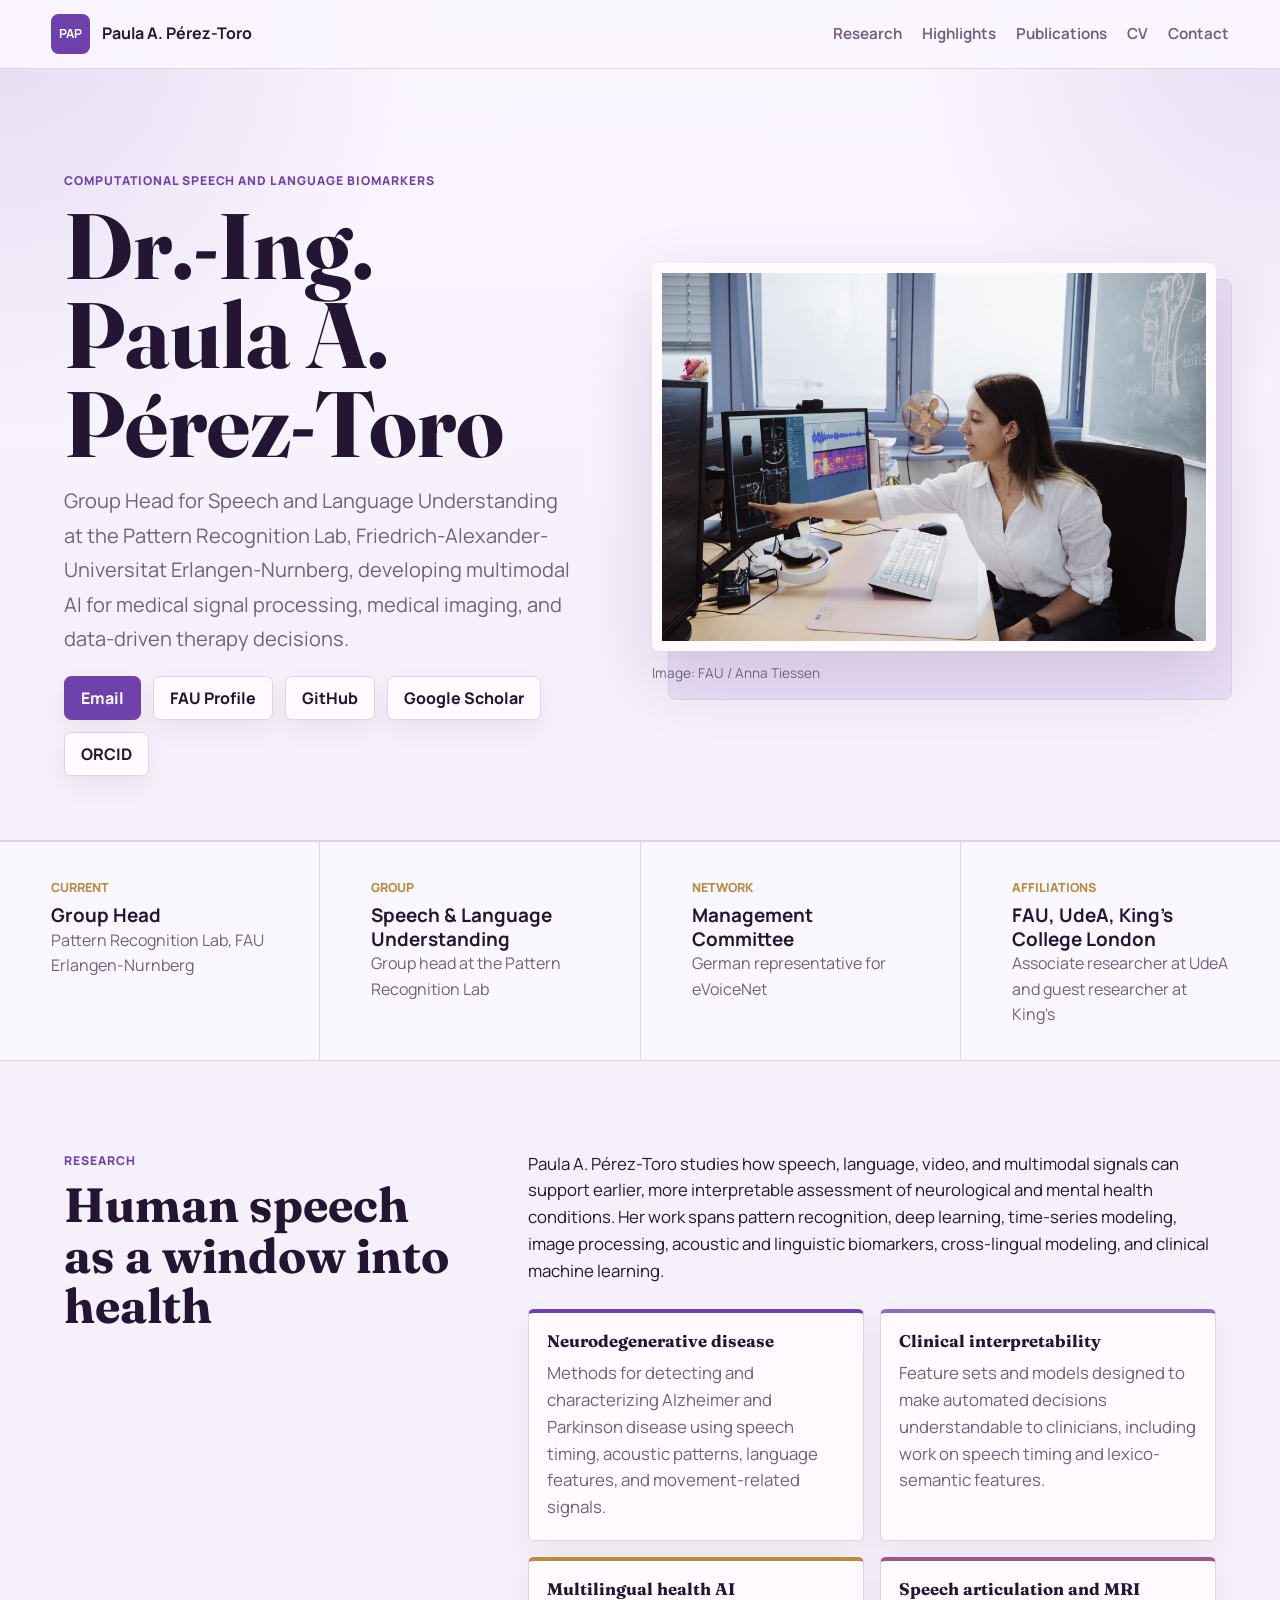
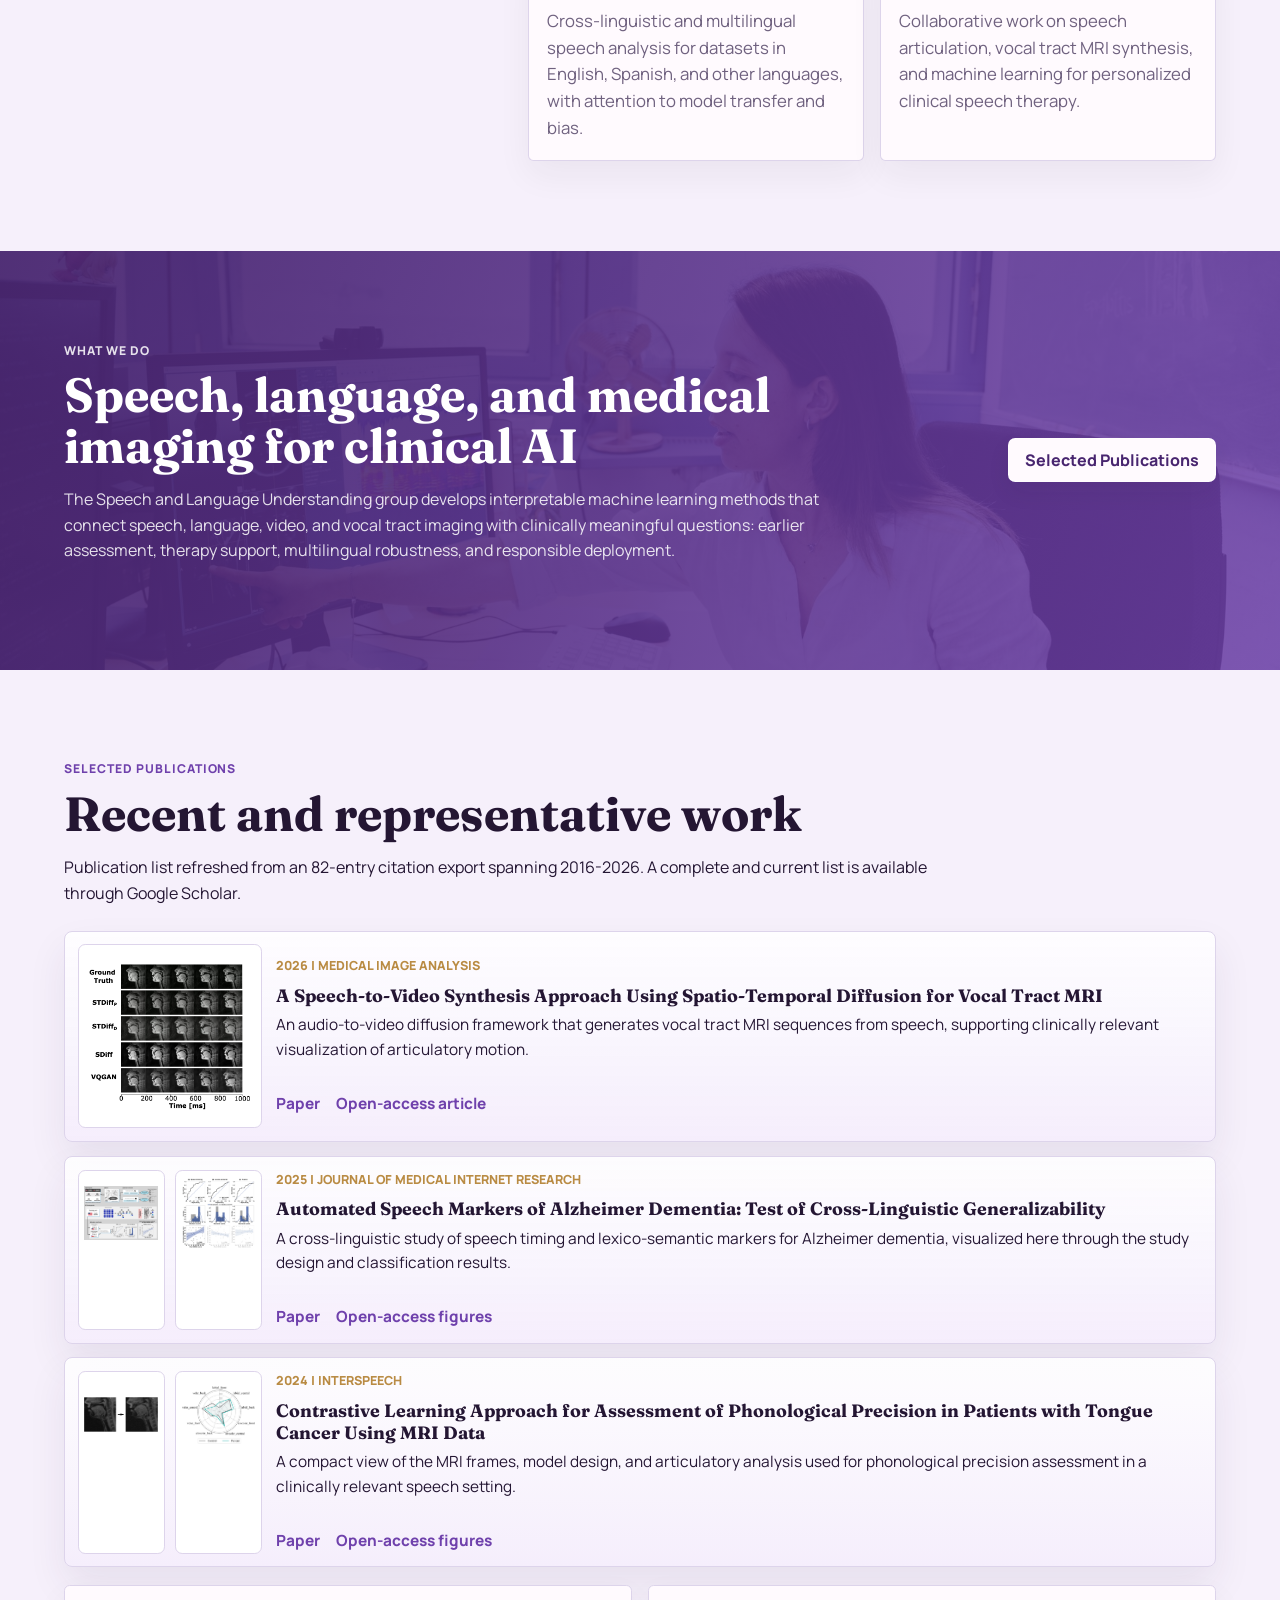
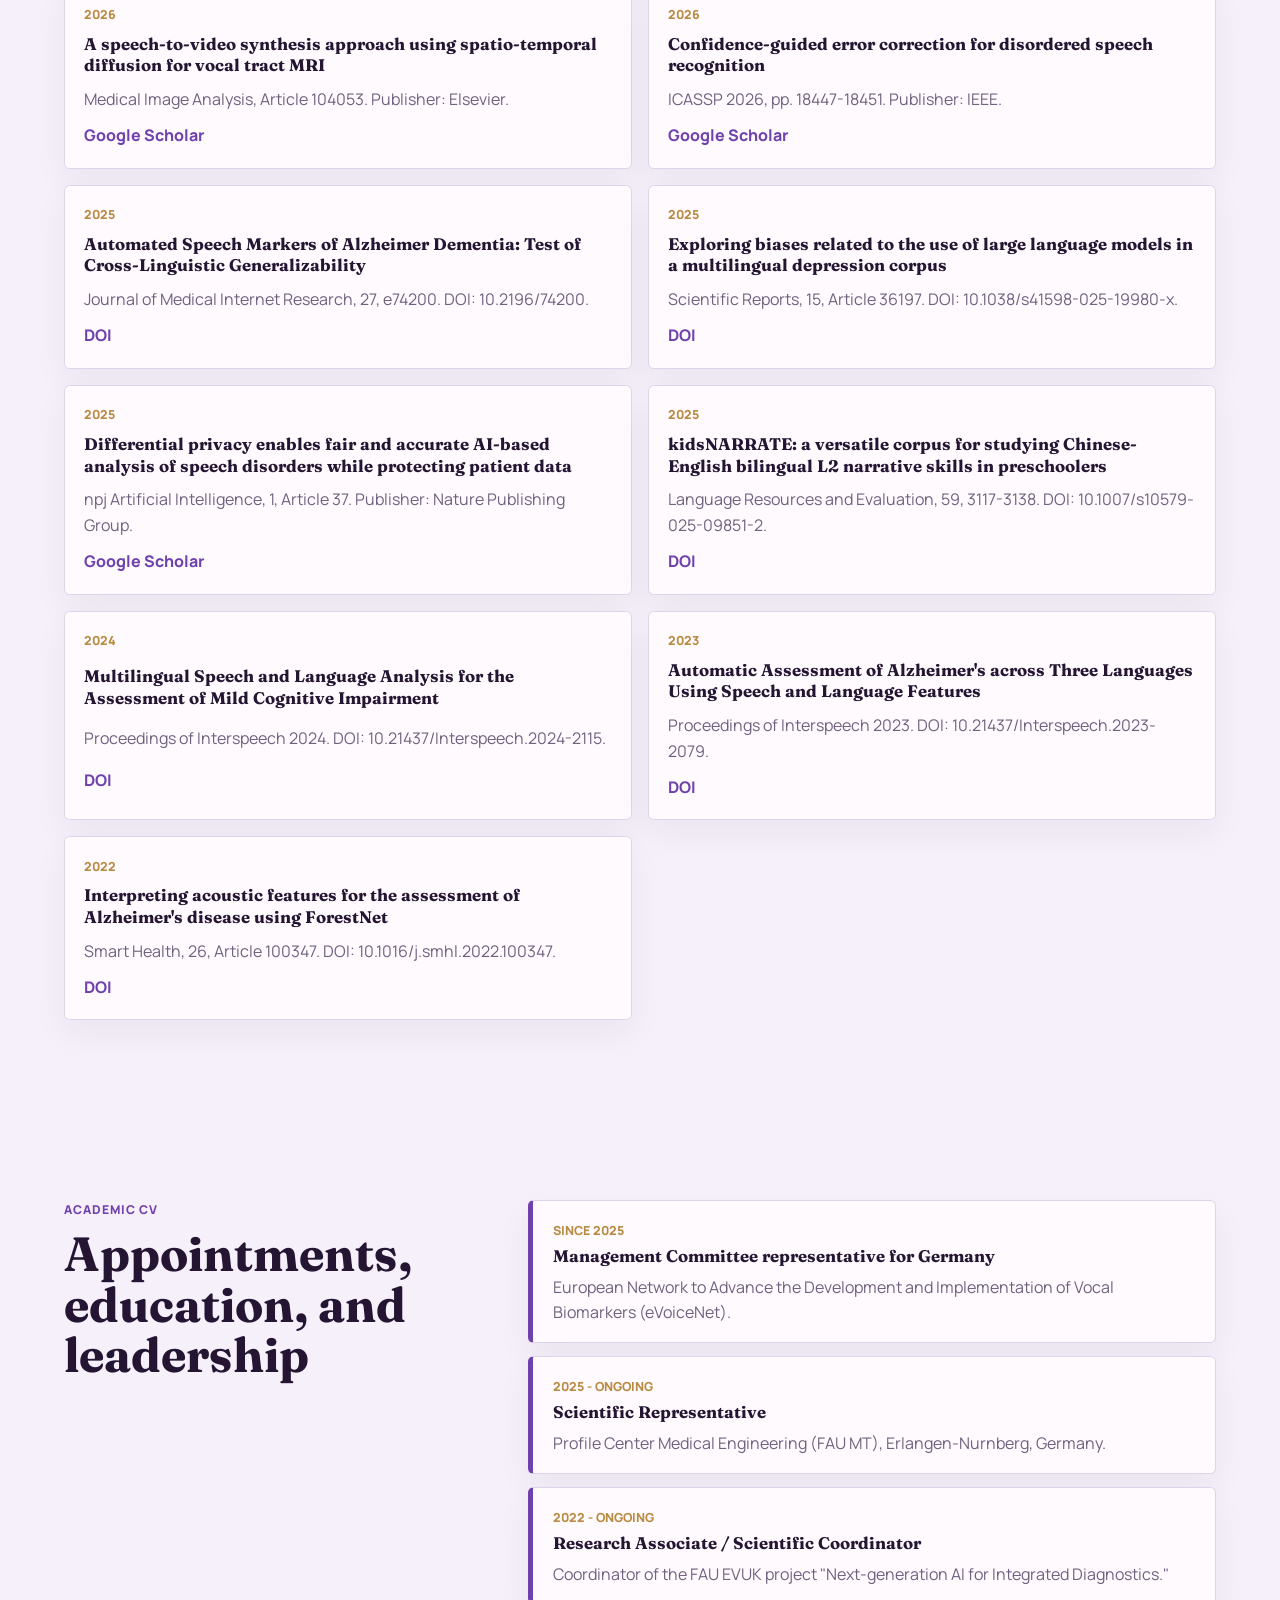
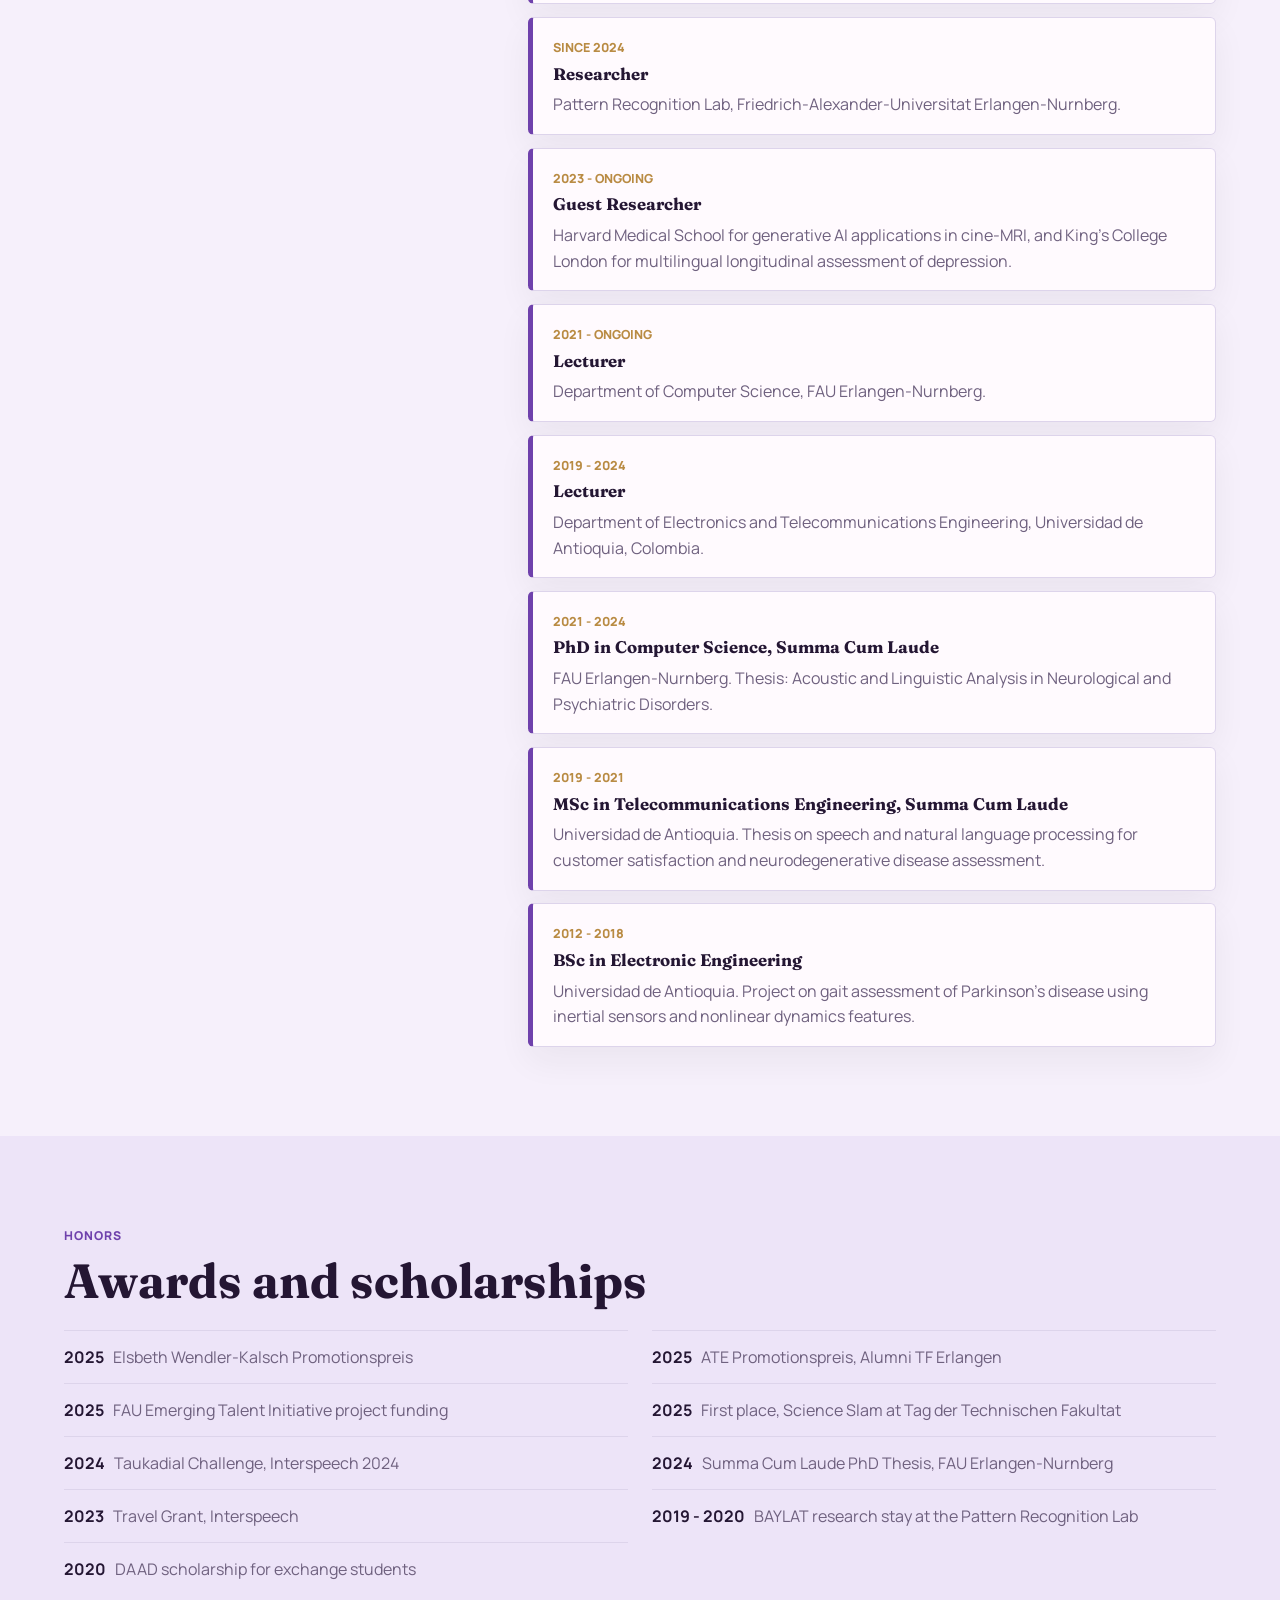
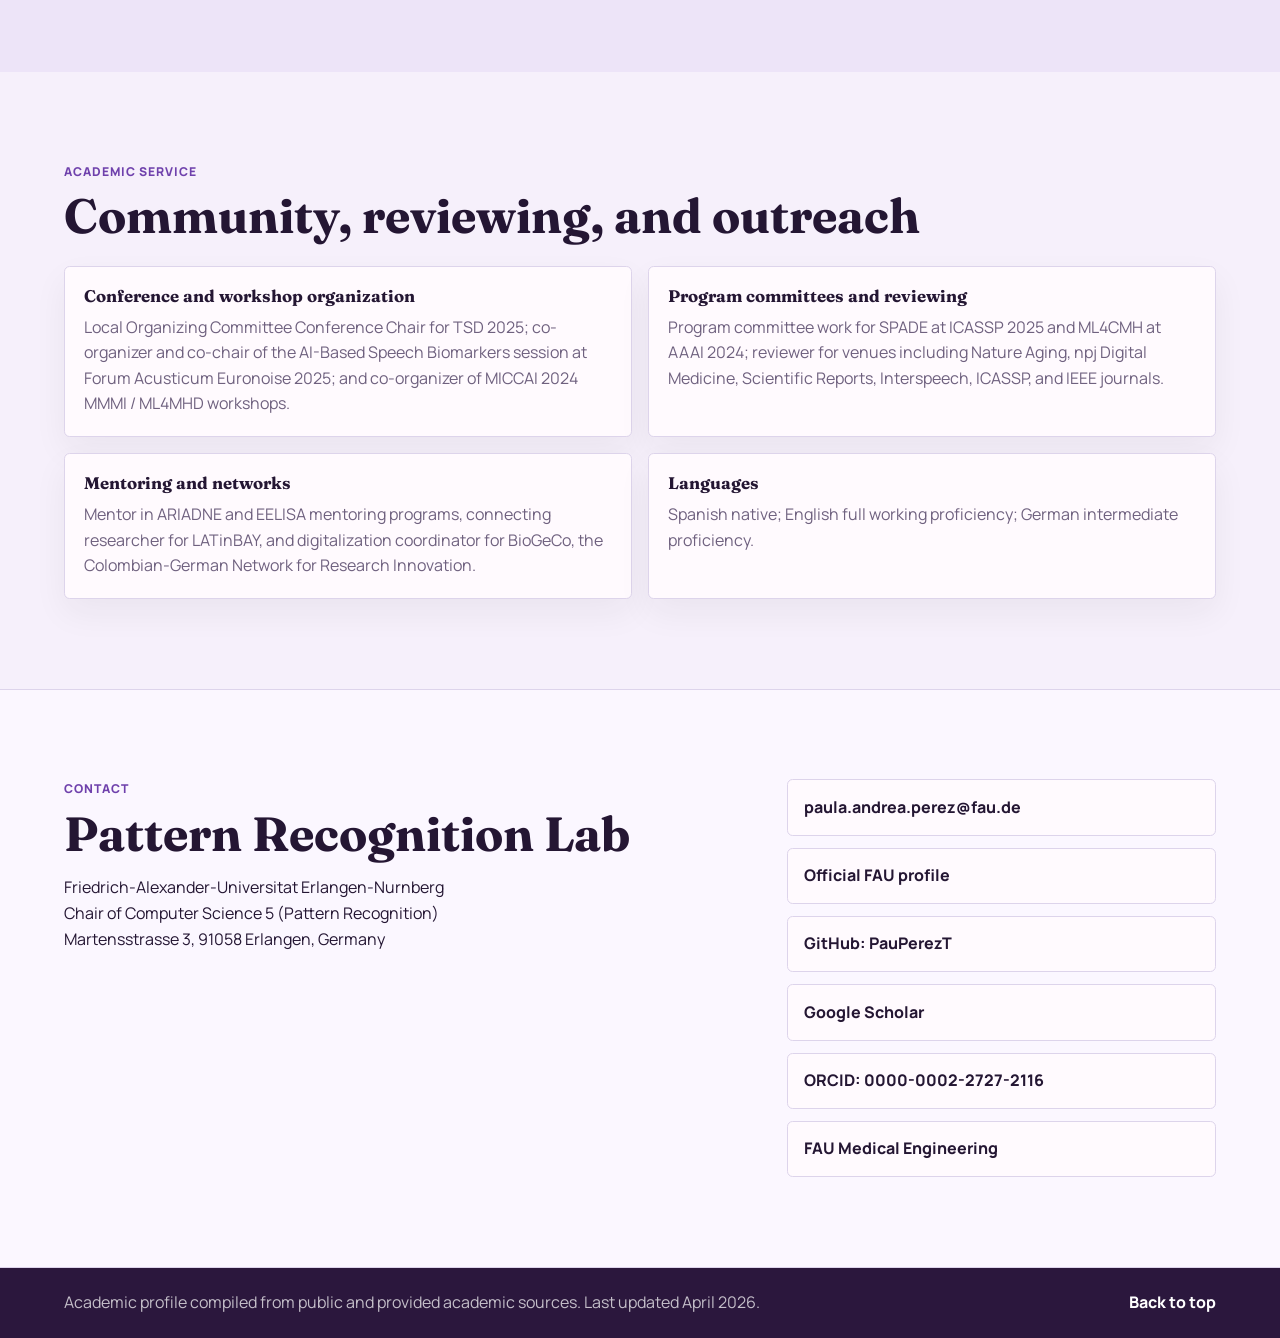
==== index.html @ 28449ace "Remove sources section" ====
<!doctype html>
<html lang="en">
  <head>
    <meta charset="utf-8" />
    <meta name="viewport" content="width=device-width, initial-scale=1" />
    <title>Dr.-Ing. Paula A. Pérez-Toro</title>
    <meta
      name="description"
      content="Academic profile for Dr.-Ing. Paula A. Pérez-Toro, Group Head for Speech and Language Understanding at the Pattern Recognition Lab, Friedrich-Alexander-Universitat Erlangen-Nurnberg."
    />
    <meta property="og:title" content="Dr.-Ing. Paula A. Pérez-Toro" />
    <meta
      property="og:description"
      content="Research in speech and language analysis, machine learning, and clinically interpretable AI for neurodegenerative and mental health assessment."
    />
    <meta property="og:type" content="website" />
    <meta property="og:url" content="https://pauperezt.github.io/" />
    <meta property="og:image" content="https://pauperezt.github.io/assets/paula-perez-toro.jpg" />
    <link rel="canonical" href="https://pauperezt.github.io/" />
    <link rel="stylesheet" href="styles.css" />
    <script type="application/ld+json">
      {
        "@context": "https://schema.org",
        "@type": "Person",
        "name": "Paula A. Pérez-Toro",
        "honorificPrefix": "Dr.-Ing.",
        "jobTitle": "Group Head for Speech and Language Understanding",
        "affiliation": [
          {
            "@type": "Organization",
            "name": "Friedrich-Alexander-Universitat Erlangen-Nurnberg, Pattern Recognition Lab"
          },
          {
            "@type": "Organization",
            "name": "Profile Center Medical Engineering (FAU MT)"
          }
        ],
        "email": "mailto:paula.andrea.perez@fau.de",
        "url": "https://lme.tf.fau.de/persons/perez/",
        "image": "https://pauperezt.github.io/assets/paula-perez-toro.jpg",
        "knowsAbout": [
          "automated speech and language analysis",
          "machine learning",
          "vocal biomarkers",
          "Alzheimer disease",
          "Parkinson disease",
          "medical engineering"
        ]
      }
    </script>
  </head>
  <body>
    <header class="site-header" id="top">
      <a class="brand" href="#top" aria-label="Paula A. Pérez-Toro home">
        <span class="brand-mark">PAP</span>
        <span>Paula A. Pérez-Toro</span>
      </a>
      <nav class="nav" aria-label="Primary navigation">
        <a href="#research">Research</a>
        <a href="#publication-highlights">Highlights</a>
        <a href="#publications">Publications</a>
        <a href="#cv">CV</a>
        <a href="#contact">Contact</a>
      </nav>
    </header>

    <main>
      <section class="hero" aria-labelledby="hero-title">
        <div class="hero-copy">
          <p class="eyebrow">Computational speech and language biomarkers</p>
          <h1 id="hero-title">Dr.-Ing. Paula A. Pérez-Toro</h1>
          <p class="lead">
            Group Head for Speech and Language Understanding at the Pattern Recognition Lab,
            Friedrich-Alexander-Universitat Erlangen-Nurnberg, developing multimodal AI for medical
            signal processing, medical imaging, and data-driven therapy decisions.
          </p>
          <div class="hero-actions" aria-label="Profile links">
            <a class="button primary" href="mailto:paula.andrea.perez@fau.de">Email</a>
            <a class="button" href="https://lme.tf.fau.de/persons/perez/">FAU Profile</a>
            <a class="button" href="https://github.com/PauPerezT">GitHub</a>
            <a class="button" href="https://scholar.google.com/citations?user=9IgSau8AAAAJ&amp;hl=en">Google Scholar</a>
            <a class="button" href="https://orcid.org/0000-0002-2727-2116">ORCID</a>
          </div>
        </div>
        <figure class="portrait">
          <img
            src="assets/paula-perez-toro.jpg"
            alt="Paula A. Pérez-Toro pointing at speech and MRI analysis on a workstation screen"
          />
          <figcaption>Image: FAU / Anna Tiessen</figcaption>
        </figure>
      </section>

      <section class="quick-facts" aria-label="Academic highlights">
        <article>
          <span>Current</span>
          <strong>Group Head</strong>
          <p>Pattern Recognition Lab, FAU Erlangen-Nurnberg</p>
        </article>
        <article>
          <span>Group</span>
          <strong>Speech &amp; Language Understanding</strong>
          <p>Group head at the Pattern Recognition Lab</p>
        </article>
        <article>
          <span>Network</span>
          <strong>Management Committee</strong>
          <p>German representative for eVoiceNet</p>
        </article>
        <article>
          <span>Affiliations</span>
          <strong>FAU, UdeA, King's College London</strong>
          <p>Associate researcher at UdeA and guest researcher at King's</p>
        </article>
      </section>

      <section class="section two-column" id="research" aria-labelledby="research-title">
        <div>
          <p class="eyebrow">Research</p>
          <h2 id="research-title">Human speech as a window into health</h2>
        </div>
        <div class="body-copy">
          <p>
            Paula A. Pérez-Toro studies how speech, language, video, and multimodal signals can
            support earlier, more interpretable assessment of neurological and mental health
            conditions. Her work spans pattern recognition, deep learning, time-series modeling,
            image processing, acoustic and linguistic biomarkers, cross-lingual modeling, and
            clinical machine learning.
          </p>
          <div class="research-grid">
            <article>
              <h3>Neurodegenerative disease</h3>
              <p>
                Methods for detecting and characterizing Alzheimer and Parkinson disease using
                speech timing, acoustic patterns, language features, and movement-related signals.
              </p>
            </article>
            <article>
              <h3>Clinical interpretability</h3>
              <p>
                Feature sets and models designed to make automated decisions understandable to
                clinicians, including work on speech timing and lexico-semantic features.
              </p>
            </article>
            <article>
              <h3>Multilingual health AI</h3>
              <p>
                Cross-linguistic and multilingual speech analysis for datasets in English, Spanish,
                and other languages, with attention to model transfer and bias.
              </p>
            </article>
            <article>
              <h3>Speech articulation and MRI</h3>
              <p>
                Collaborative work on speech articulation, vocal tract MRI synthesis, and machine
                learning for personalized clinical speech therapy.
              </p>
            </article>
          </div>
        </div>
      </section>

      <section class="section feature-band" aria-labelledby="program-title">
        <div>
          <p class="eyebrow">What we do</p>
          <h2 id="program-title">Speech, language, and medical imaging for clinical AI</h2>
          <p>
            The Speech and Language Understanding group develops interpretable machine learning
            methods that connect speech, language, video, and vocal tract imaging with clinically
            meaningful questions: earlier assessment, therapy support, multilingual robustness, and
            responsible deployment.
          </p>
        </div>
        <a class="button light" href="#publication-highlights">Selected Publications</a>
      </section>

      <section class="section" id="publications" aria-labelledby="publications-title">
        <div class="section-heading">
          <p class="eyebrow">Selected publications</p>
          <h2 id="publications-title">Recent and representative work</h2>
          <p>
            Publication list refreshed from an 82-entry citation export spanning 2016-2026.
            A complete and current list is available through Google Scholar.
          </p>
        </div>
        <div class="publication-showcase" id="publication-highlights">
          <article class="showcase-card">
            <div class="showcase-gallery showcase-gallery-one">
              <a class="gallery-tile" href="https://doi.org/10.2196/74200">
                <img
                  src="assets/paper-media-2026.png"
                  alt="Publication thumbnail for the Medical Image Analysis vocal tract MRI paper"
                />
              </a>
            </div>
            <div class="showcase-copy">
              <p class="showcase-meta">2026 | Medical Image Analysis</p>
              <h3>A Speech-to-Video Synthesis Approach Using Spatio-Temporal Diffusion for Vocal Tract MRI</h3>
              <p>
                An audio-to-video diffusion framework that generates vocal tract MRI sequences from
                speech, supporting clinically relevant visualization of articulatory motion.
              </p>
              <div class="showcase-links">
                <a href="https://doi.org/10.1016/j.media.2026.104053">Paper</a>
                <a href="https://www.sciencedirect.com/science/article/pii/S1361841526001210">Open-access article</a>
              </div>
            </div>
          </article>
          <article class="showcase-card">
            <div class="showcase-gallery showcase-gallery-two">
              <a class="gallery-tile" href="https://doi.org/10.2196/74200">
                <img
                  src="assets/paper-alzheimer-study-design.jpg"
                  alt="Study design figure for automated speech markers of Alzheimer dementia"
                />
              </a>
              <a class="gallery-tile" href="https://doi.org/10.2196/74200">
                <img
                  src="assets/paper-alzheimer-results-cross.jpg"
                  alt="Cross-language classification results for Alzheimer speech marker study"
                />
              </a>
            </div>
            <div class="showcase-copy">
              <p class="showcase-meta">2025 | Journal of Medical Internet Research</p>
              <h3>Automated Speech Markers of Alzheimer Dementia: Test of Cross-Linguistic Generalizability</h3>
              <p>
                A cross-linguistic study of speech timing and lexico-semantic markers for
                Alzheimer dementia, visualized here through the study design and classification
                results.
              </p>
              <div class="showcase-links">
                <a href="https://doi.org/10.2196/74200">Paper</a>
                <a href="https://pmc.ncbi.nlm.nih.gov/articles/PMC12572752/">Open-access figures</a>
              </div>
            </div>
          </article>
          <article class="showcase-card">
            <div class="showcase-gallery showcase-gallery-two">
              <a class="gallery-tile" href="https://pmc.ncbi.nlm.nih.gov/articles/PMC11671147/">
                <img
                  src="assets/paper-mri-frames.jpg"
                  alt="MRI frames showing tongue motion during speech production"
                />
              </a>
              <a class="gallery-tile" href="https://pmc.ncbi.nlm.nih.gov/articles/PMC11671147/">
                <img
                  src="assets/paper-mri-precision.jpg"
                  alt="Radar plot of articulatory precision in MRI-based speech analysis"
                />
              </a>
            </div>
            <div class="showcase-copy">
              <p class="showcase-meta">2024 | Interspeech</p>
              <h3>Contrastive Learning Approach for Assessment of Phonological Precision in Patients with Tongue Cancer Using MRI Data</h3>
              <p>
                A compact view of the MRI frames, model design, and articulatory analysis used for
                phonological precision assessment in a clinically relevant speech setting.
              </p>
              <div class="showcase-links">
                <a href="https://doi.org/10.21437/Interspeech.2024-2236">Paper</a>
                <a href="https://pmc.ncbi.nlm.nih.gov/articles/PMC11671147/">Open-access figures</a>
              </div>
            </div>
          </article>
        </div>
        <div class="publication-list">
          <article>
            <time>2026</time>
            <h3>A speech-to-video synthesis approach using spatio-temporal diffusion for vocal tract MRI</h3>
            <p>Medical Image Analysis, Article 104053. Publisher: Elsevier.</p>
            <a href="https://scholar.google.com/citations?user=9IgSau8AAAAJ&amp;hl=en">Google Scholar</a>
          </article>
          <article>
            <time>2026</time>
            <h3>Confidence-guided error correction for disordered speech recognition</h3>
            <p>ICASSP 2026, pp. 18447-18451. Publisher: IEEE.</p>
            <a href="https://scholar.google.com/citations?user=9IgSau8AAAAJ&amp;hl=en">Google Scholar</a>
          </article>
          <article>
            <time>2025</time>
            <h3>Automated Speech Markers of Alzheimer Dementia: Test of Cross-Linguistic Generalizability</h3>
            <p>Journal of Medical Internet Research, 27, e74200. DOI: 10.2196/74200.</p>
            <a href="https://doi.org/10.2196/74200">DOI</a>
          </article>
          <article>
            <time>2025</time>
            <h3>Exploring biases related to the use of large language models in a multilingual depression corpus</h3>
            <p>Scientific Reports, 15, Article 36197. DOI: 10.1038/s41598-025-19980-x.</p>
            <a href="https://doi.org/10.1038/s41598-025-19980-x">DOI</a>
          </article>
          <article>
            <time>2025</time>
            <h3>Differential privacy enables fair and accurate AI-based analysis of speech disorders while protecting patient data</h3>
            <p>npj Artificial Intelligence, 1, Article 37. Publisher: Nature Publishing Group.</p>
            <a href="https://scholar.google.com/citations?user=9IgSau8AAAAJ&amp;hl=en">Google Scholar</a>
          </article>
          <article>
            <time>2025</time>
            <h3>kidsNARRATE: a versatile corpus for studying Chinese-English bilingual L2 narrative skills in preschoolers</h3>
            <p>Language Resources and Evaluation, 59, 3117-3138. DOI: 10.1007/s10579-025-09851-2.</p>
            <a href="https://doi.org/10.1007/s10579-025-09851-2">DOI</a>
          </article>
          <article>
            <time>2024</time>
            <h3>Multilingual Speech and Language Analysis for the Assessment of Mild Cognitive Impairment</h3>
            <p>Proceedings of Interspeech 2024. DOI: 10.21437/Interspeech.2024-2115.</p>
            <a href="https://doi.org/10.21437/Interspeech.2024-2115">DOI</a>
          </article>
          <article>
            <time>2023</time>
            <h3>Automatic Assessment of Alzheimer's across Three Languages Using Speech and Language Features</h3>
            <p>Proceedings of Interspeech 2023. DOI: 10.21437/Interspeech.2023-2079.</p>
            <a href="https://doi.org/10.21437/Interspeech.2023-2079">DOI</a>
          </article>
          <article>
            <time>2022</time>
            <h3>Interpreting acoustic features for the assessment of Alzheimer's disease using ForestNet</h3>
            <p>Smart Health, 26, Article 100347. DOI: 10.1016/j.smhl.2022.100347.</p>
            <a href="https://doi.org/10.1016/j.smhl.2022.100347">DOI</a>
          </article>
        </div>
      </section>

      <section class="section two-column" id="cv" aria-labelledby="cv-title">
        <div>
          <p class="eyebrow">Academic CV</p>
          <h2 id="cv-title">Appointments, education, and leadership</h2>
        </div>
        <div class="timeline">
          <article>
            <span>Since 2025</span>
            <h3>Management Committee representative for Germany</h3>
            <p>European Network to Advance the Development and Implementation of Vocal Biomarkers (eVoiceNet).</p>
          </article>
          <article>
            <span>2025 - ongoing</span>
            <h3>Scientific Representative</h3>
            <p>Profile Center Medical Engineering (FAU MT), Erlangen-Nurnberg, Germany.</p>
          </article>
          <article>
            <span>2022 - ongoing</span>
            <h3>Research Associate / Scientific Coordinator</h3>
            <p>Coordinator of the FAU EVUK project "Next-generation AI for Integrated Diagnostics."</p>
          </article>
          <article>
            <span>Since 2024</span>
            <h3>Researcher</h3>
            <p>Pattern Recognition Lab, Friedrich-Alexander-Universitat Erlangen-Nurnberg.</p>
          </article>
          <article>
            <span>2023 - ongoing</span>
            <h3>Guest Researcher</h3>
            <p>Harvard Medical School for generative AI applications in cine-MRI, and King's College London for multilingual longitudinal assessment of depression.</p>
          </article>
          <article>
            <span>2021 - ongoing</span>
            <h3>Lecturer</h3>
            <p>Department of Computer Science, FAU Erlangen-Nurnberg.</p>
          </article>
          <article>
            <span>2019 - 2024</span>
            <h3>Lecturer</h3>
            <p>Department of Electronics and Telecommunications Engineering, Universidad de Antioquia, Colombia.</p>
          </article>
          <article>
            <span>2021 - 2024</span>
            <h3>PhD in Computer Science, Summa Cum Laude</h3>
            <p>FAU Erlangen-Nurnberg. Thesis: Acoustic and Linguistic Analysis in Neurological and Psychiatric Disorders.</p>
          </article>
          <article>
            <span>2019 - 2021</span>
            <h3>MSc in Telecommunications Engineering, Summa Cum Laude</h3>
            <p>Universidad de Antioquia. Thesis on speech and natural language processing for customer satisfaction and neurodegenerative disease assessment.</p>
          </article>
          <article>
            <span>2012 - 2018</span>
            <h3>BSc in Electronic Engineering</h3>
            <p>Universidad de Antioquia. Project on gait assessment of Parkinson's disease using inertial sensors and nonlinear dynamics features.</p>
          </article>
        </div>
      </section>

      <section class="section awards" aria-labelledby="awards-title">
        <div class="section-heading">
          <p class="eyebrow">Honors</p>
          <h2 id="awards-title">Awards and scholarships</h2>
        </div>
        <ul>
          <li><strong>2025</strong> Elsbeth Wendler-Kalsch Promotionspreis</li>
          <li><strong>2025</strong> ATE Promotionspreis, Alumni TF Erlangen</li>
          <li><strong>2025</strong> FAU Emerging Talent Initiative project funding</li>
          <li><strong>2025</strong> First place, Science Slam at Tag der Technischen Fakultat</li>
          <li><strong>2024</strong> Taukadial Challenge, Interspeech 2024</li>
          <li><strong>2024</strong> Summa Cum Laude PhD Thesis, FAU Erlangen-Nurnberg</li>
          <li><strong>2023</strong> Travel Grant, Interspeech</li>
          <li><strong>2019 - 2020</strong> BAYLAT research stay at the Pattern Recognition Lab</li>
          <li><strong>2020</strong> DAAD scholarship for exchange students</li>
        </ul>
      </section>

      <section class="section service" aria-labelledby="service-title">
        <div class="section-heading">
          <p class="eyebrow">Academic service</p>
          <h2 id="service-title">Community, reviewing, and outreach</h2>
        </div>
        <div class="service-grid">
          <article>
            <h3>Conference and workshop organization</h3>
            <p>
              Local Organizing Committee Conference Chair for TSD 2025; co-organizer and co-chair
              of the AI-Based Speech Biomarkers session at Forum Acusticum Euronoise 2025; and
              co-organizer of MICCAI 2024 MMMI / ML4MHD workshops.
            </p>
          </article>
          <article>
            <h3>Program committees and reviewing</h3>
            <p>
              Program committee work for SPADE at ICASSP 2025 and ML4CMH at AAAI 2024; reviewer
              for venues including Nature Aging, npj Digital Medicine, Scientific Reports,
              Interspeech, ICASSP, and IEEE journals.
            </p>
          </article>
          <article>
            <h3>Mentoring and networks</h3>
            <p>
              Mentor in ARIADNE and EELISA mentoring programs, connecting researcher for LATinBAY,
              and digitalization coordinator for BioGeCo, the Colombian-German Network for Research
              Innovation.
            </p>
          </article>
          <article>
            <h3>Languages</h3>
            <p>Spanish native; English full working proficiency; German intermediate proficiency.</p>
          </article>
        </div>
      </section>

      <section class="section contact" id="contact" aria-labelledby="contact-title">
        <div>
          <p class="eyebrow">Contact</p>
          <h2 id="contact-title">Pattern Recognition Lab</h2>
          <p>
            Friedrich-Alexander-Universitat Erlangen-Nurnberg<br />
            Chair of Computer Science 5 (Pattern Recognition)<br />
            Martensstrasse 3, 91058 Erlangen, Germany
          </p>
        </div>
        <div class="contact-card">
          <a href="mailto:paula.andrea.perez@fau.de">paula.andrea.perez@fau.de</a>
          <a href="https://lme.tf.fau.de/persons/perez/">Official FAU profile</a>
          <a href="https://github.com/PauPerezT">GitHub: PauPerezT</a>
          <a href="https://scholar.google.com/citations?user=9IgSau8AAAAJ&amp;hl=en">Google Scholar</a>
          <a href="https://orcid.org/0000-0002-2727-2116">ORCID: 0000-0002-2727-2116</a>
          <a href="https://www.medicalengineering.fau.de/people/">FAU Medical Engineering</a>
        </div>
      </section>

    </main>

    <footer class="site-footer">
      <p>Academic profile compiled from public and provided academic sources. Last updated April 2026.</p>
      <a href="#top">Back to top</a>
    </footer>
  </body>
</html>
---- styles.css ----
@import url("https://fonts.googleapis.com/css2?family=Fraunces:opsz,wght@9..144,600;9..144,700&family=Manrope:wght@400;500;700;800&display=swap");

:root {
  --ink: #241633;
  --muted: #6f617f;
  --line: #ddd4eb;
  --paper: #f6f0fb;
  --panel: #fffafe;
  --teal: #6f41ac;
  --teal-dark: #48256f;
  --green: #8a6fc0;
  --gold: #b98b43;
  --rose: #a65582;
  --shadow: 0 24px 70px rgba(36, 22, 51, 0.14);
}

* {
  box-sizing: border-box;
}

html {
  scroll-behavior: smooth;
}

body {
  margin: 0;
  background:
    radial-gradient(circle at top left, rgba(143, 109, 192, 0.2), transparent 27rem),
    radial-gradient(circle at top right, rgba(111, 65, 172, 0.14), transparent 24rem),
    linear-gradient(180deg, #fbf7ff 0, var(--paper) 36rem),
    var(--paper);
  color: var(--ink);
  font-family:
    "Manrope", ui-sans-serif, system-ui, -apple-system, BlinkMacSystemFont, "Segoe UI", sans-serif;
  line-height: 1.6;
}

a {
  color: var(--teal);
  text-decoration: none;
}

a:hover {
  color: var(--teal-dark);
  text-decoration: underline;
  text-underline-offset: 0.18em;
}

img {
  display: block;
  max-width: 100%;
}

.site-header {
  position: sticky;
  top: 0;
  z-index: 20;
  display: flex;
  align-items: center;
  justify-content: space-between;
  gap: 1.5rem;
  padding: 0.9rem clamp(1rem, 4vw, 4rem);
  border-bottom: 1px solid rgba(221, 212, 235, 0.92);
  background: rgba(251, 247, 255, 0.9);
  backdrop-filter: blur(16px);
}

.brand {
  display: inline-flex;
  align-items: center;
  gap: 0.75rem;
  color: var(--ink);
  font-weight: 700;
}

.brand:hover {
  text-decoration: none;
}

.brand-mark {
  display: grid;
  width: 2.45rem;
  height: 2.45rem;
  place-items: center;
  border-radius: 0.48rem;
  background: var(--teal);
  color: #fff;
  font-size: 0.78rem;
  letter-spacing: 0;
}

.nav {
  display: flex;
  flex-wrap: wrap;
  justify-content: flex-end;
  gap: 0.9rem 1.25rem;
  font-size: 0.95rem;
}

.nav a {
  color: var(--muted);
  font-weight: 650;
}

.nav a:hover {
  color: var(--ink);
}

.hero {
  display: grid;
  grid-template-columns: minmax(0, 0.95fr) minmax(22rem, 1.05fr);
  gap: clamp(2rem, 6vw, 6rem);
  align-items: center;
  padding: clamp(3.5rem, 8vw, 7rem) clamp(1rem, 5vw, 5rem) clamp(2.5rem, 5vw, 4.5rem);
  min-height: 82vh;
  border-bottom: 1px solid var(--line);
}

.hero-copy {
  max-width: 52rem;
}

.eyebrow {
  margin: 0 0 0.65rem;
  color: var(--teal);
  font-size: 0.76rem;
  font-weight: 800;
  letter-spacing: 0.08em;
  text-transform: uppercase;
}

h1,
h2,
h3,
p {
  margin-top: 0;
}

h1 {
  font-family: "Fraunces", Georgia, serif;
  max-width: 13ch;
  margin-bottom: 1rem;
  font-size: 5.8rem;
  line-height: 0.96;
  letter-spacing: 0;
}

h2 {
  font-family: "Fraunces", Georgia, serif;
  margin-bottom: 1rem;
  font-size: 3rem;
  line-height: 1.05;
  letter-spacing: 0;
}

h3 {
  font-family: "Fraunces", Georgia, serif;
  margin-bottom: 0.45rem;
  font-size: 1.05rem;
  line-height: 1.28;
  letter-spacing: 0;
}

.lead {
  max-width: 43rem;
  color: var(--muted);
  font-size: 1.25rem;
  line-height: 1.72;
}

.hero-actions,
.contact-card {
  display: flex;
  flex-wrap: wrap;
  gap: 0.75rem;
}

.button {
  display: inline-flex;
  min-height: 2.75rem;
  align-items: center;
  justify-content: center;
  border: 1px solid var(--line);
  border-radius: 0.45rem;
  padding: 0.68rem 1rem;
  background: var(--panel);
  color: var(--ink);
  font-weight: 750;
  line-height: 1.2;
  box-shadow: 0 10px 24px rgba(32, 35, 32, 0.06);
}

.button:hover {
  border-color: var(--teal);
  color: var(--teal-dark);
  text-decoration: none;
}

.button.primary {
  border-color: var(--teal);
  background: var(--teal);
  color: #fff;
}

.button.primary:hover {
  background: var(--teal-dark);
  color: #fff;
}

.button.light {
  width: fit-content;
  border-color: rgba(255, 255, 255, 0.62);
  background: var(--panel);
  color: var(--teal-dark);
}

.portrait {
  position: relative;
  margin: 0;
}

.portrait::before {
  position: absolute;
  inset: 1rem -1rem -1rem 1rem;
  z-index: -1;
  border: 1px solid var(--line);
  border-radius: 0.5rem;
  background: #eadff7;
  content: "";
}

.portrait img {
  width: min(100%, 39rem);
  aspect-ratio: 16 / 11;
  object-fit: cover;
  object-position: 45% center;
  border: 10px solid var(--panel);
  border-radius: 0.5rem;
  box-shadow: var(--shadow);
}

.portrait figcaption {
  margin-top: 0.7rem;
  color: var(--muted);
  font-size: 0.85rem;
}

.quick-facts {
  display: grid;
  grid-template-columns: repeat(4, 1fr);
  gap: 1px;
  border-block: 1px solid var(--line);
  background: var(--line);
}

.quick-facts article {
  padding: clamp(1.2rem, 3vw, 2rem) clamp(1rem, 4vw, 4rem);
  background: #fbf7ff;
}

.quick-facts span,
.timeline span,
.publication-list time {
  display: inline-block;
  margin-bottom: 0.35rem;
  color: var(--gold);
  font-size: 0.78rem;
  font-weight: 850;
  text-transform: uppercase;
}

.quick-facts strong {
  display: block;
  font-size: 1.18rem;
  line-height: 1.25;
}

.quick-facts p,
.research-grid p,
.timeline p,
.publication-list p,
.sources li,
.awards li {
  margin-bottom: 0;
  color: var(--muted);
}

.section {
  padding: clamp(3rem, 7vw, 6.5rem) clamp(1rem, 5vw, 5rem);
}

.two-column {
  display: grid;
  grid-template-columns: minmax(14rem, 0.72fr) minmax(0, 1.28fr);
  gap: clamp(2rem, 6vw, 5rem);
}

.body-copy {
  font-size: 1.05rem;
}

.research-grid {
  display: grid;
  grid-template-columns: repeat(2, minmax(0, 1fr));
  gap: 1rem;
  margin-top: 1.5rem;
}

.research-grid article,
.service-grid article,
.publication-list article,
.timeline article {
  border: 1px solid var(--line);
  border-radius: 0.35rem;
  background: var(--panel);
  box-shadow: 0 14px 34px rgba(32, 35, 32, 0.055);
}

.research-grid article {
  padding: 1.15rem;
}

.research-grid article:nth-child(1) {
  border-top: 4px solid var(--teal);
}

.research-grid article:nth-child(2) {
  border-top: 4px solid var(--green);
}

.research-grid article:nth-child(3) {
  border-top: 4px solid var(--gold);
}

.research-grid article:nth-child(4) {
  border-top: 4px solid var(--rose);
}

.feature-band {
  display: flex;
  align-items: center;
  justify-content: space-between;
  gap: 1.5rem;
  background:
    linear-gradient(115deg, rgba(72, 37, 111, 0.94), rgba(111, 65, 172, 0.84)),
    url("assets/paula-perez-toro.jpg") 50% center / cover;
  color: #fff;
}

.feature-band div {
  max-width: 48rem;
}

.feature-band .eyebrow,
.feature-band p {
  color: rgba(255, 255, 255, 0.86);
}

.section-heading {
  max-width: 55rem;
  margin-bottom: 1.5rem;
}

.publication-showcase {
  display: grid;
  gap: 0.85rem;
  margin-bottom: 1.1rem;
}

.showcase-card {
  display: grid;
  grid-template-columns: 11.5rem minmax(0, 1fr);
  gap: 0.9rem;
  align-items: stretch;
  border: 1px solid var(--line);
  border-radius: 0.5rem;
  padding: 0.8rem;
  background:
    linear-gradient(180deg, rgba(255, 255, 255, 0.88), rgba(245, 238, 252, 0.96));
  box-shadow: 0 18px 38px rgba(52, 33, 74, 0.08);
}

.showcase-gallery {
  display: grid;
  gap: 0.65rem;
}

.showcase-gallery-three {
  grid-template-columns: repeat(3, minmax(0, 1fr));
}

.showcase-gallery-two {
  grid-template-columns: repeat(2, minmax(0, 1fr));
}

.showcase-gallery-four {
  grid-template-columns: repeat(2, minmax(0, 1fr));
}

.showcase-gallery-one {
  grid-template-columns: 1fr;
}

.gallery-tile {
  overflow: hidden;
  border: 1px solid var(--line);
  border-radius: 0.45rem;
  background: #fff;
  box-shadow: inset 0 1px 0 rgba(255, 255, 255, 0.7);
}

.gallery-tile:hover {
  border-color: var(--teal);
}

.gallery-tile img {
  width: 100%;
  aspect-ratio: 1 / 1;
  object-fit: contain;
  padding: 0.35rem;
  transition: transform 180ms ease;
}

.gallery-tile:hover img {
  transform: scale(1.03);
}

.showcase-copy {
  display: flex;
  flex-direction: column;
  justify-content: center;
  font-size: 0.96rem;
}

.showcase-meta {
  margin-bottom: 0.55rem;
  color: var(--gold);
  font-size: 0.78rem;
  font-weight: 850;
  text-transform: uppercase;
}

.showcase-copy h3 {
  margin-bottom: 0.4rem;
  font-size: 1.12rem;
  line-height: 1.22;
}

.showcase-copy p:last-child {
  margin-bottom: 0;
}

.showcase-links {
  display: flex;
  flex-wrap: wrap;
  gap: 0.8rem 1rem;
  margin-top: 0.9rem;
}

.showcase-links a {
  font-weight: 750;
}

.publication-list {
  display: grid;
  grid-template-columns: repeat(2, minmax(0, 1fr));
  gap: 1rem;
}

.publication-list article {
  display: grid;
  gap: 0.2rem;
  padding: 1.2rem;
}

.publication-list a {
  width: fit-content;
  margin-top: 0.45rem;
  font-weight: 750;
}

.timeline {
  display: grid;
  gap: 0.8rem;
}

.timeline article {
  position: relative;
  padding: 1rem 1rem 1rem 1.25rem;
  border-left: 5px solid var(--teal);
}

.awards {
  background: #ede4f8;
}

.service-grid {
  display: grid;
  grid-template-columns: repeat(2, minmax(0, 1fr));
  gap: 1rem;
}

.service-grid article {
  padding: 1.2rem;
}

.service-grid p {
  margin-bottom: 0;
  color: var(--muted);
}

.awards ul,
.sources ul {
  display: grid;
  grid-template-columns: repeat(2, minmax(0, 1fr));
  gap: 0.8rem 1.5rem;
  margin: 0;
  padding: 0;
  list-style: none;
}

.awards li,
.sources li {
  border-top: 1px solid var(--line);
  padding-top: 0.85rem;
}

.awards strong {
  margin-right: 0.35rem;
  color: var(--ink);
}

.contact {
  display: grid;
  grid-template-columns: minmax(0, 1fr) minmax(18rem, 0.65fr);
  gap: clamp(1.5rem, 5vw, 4rem);
  align-items: start;
  border-top: 1px solid var(--line);
  border-bottom: 1px solid var(--line);
  background: #fbf7ff;
}

.contact-card {
  align-content: start;
}

.contact-card a {
  width: 100%;
  border: 1px solid var(--line);
  border-radius: 0.35rem;
  padding: 0.9rem 1rem;
  background: var(--panel);
  color: var(--ink);
  font-weight: 750;
}

.contact-card a:hover {
  border-color: var(--teal);
  color: var(--teal-dark);
  text-decoration: none;
}

.sources {
  padding-top: clamp(2.5rem, 5vw, 4rem);
  padding-bottom: clamp(2.5rem, 5vw, 4rem);
}

.site-footer {
  display: flex;
  justify-content: space-between;
  gap: 1rem;
  padding: 1.4rem clamp(1rem, 5vw, 5rem);
  background: #2b173d;
  color: rgba(255, 255, 255, 0.72);
}

.site-footer p {
  margin-bottom: 0;
}

.site-footer a {
  color: #fff;
  font-weight: 750;
}

@media (max-width: 900px) {
  .site-header,
  .site-footer,
  .feature-band {
    align-items: flex-start;
    flex-direction: column;
  }

  .hero,
  .two-column,
  .showcase-card,
  .contact {
    grid-template-columns: 1fr;
  }

  .hero {
    min-height: auto;
  }

  .portrait img {
    width: 100%;
    max-height: 36rem;
  }

  h1 {
    font-size: 4.2rem;
  }

  h2 {
    font-size: 2.45rem;
  }

  .quick-facts,
  .publication-list,
  .research-grid,
  .service-grid,
  .awards ul,
  .sources ul {
    grid-template-columns: 1fr;
  }
}

@media (max-width: 540px) {
  .brand {
    font-size: 0.95rem;
  }

  .nav {
    justify-content: flex-start;
    font-size: 0.9rem;
  }

  h1 {
    font-size: 3.25rem;
  }

  h2 {
    font-size: 2.1rem;
  }

  .button {
    width: 100%;
  }
}
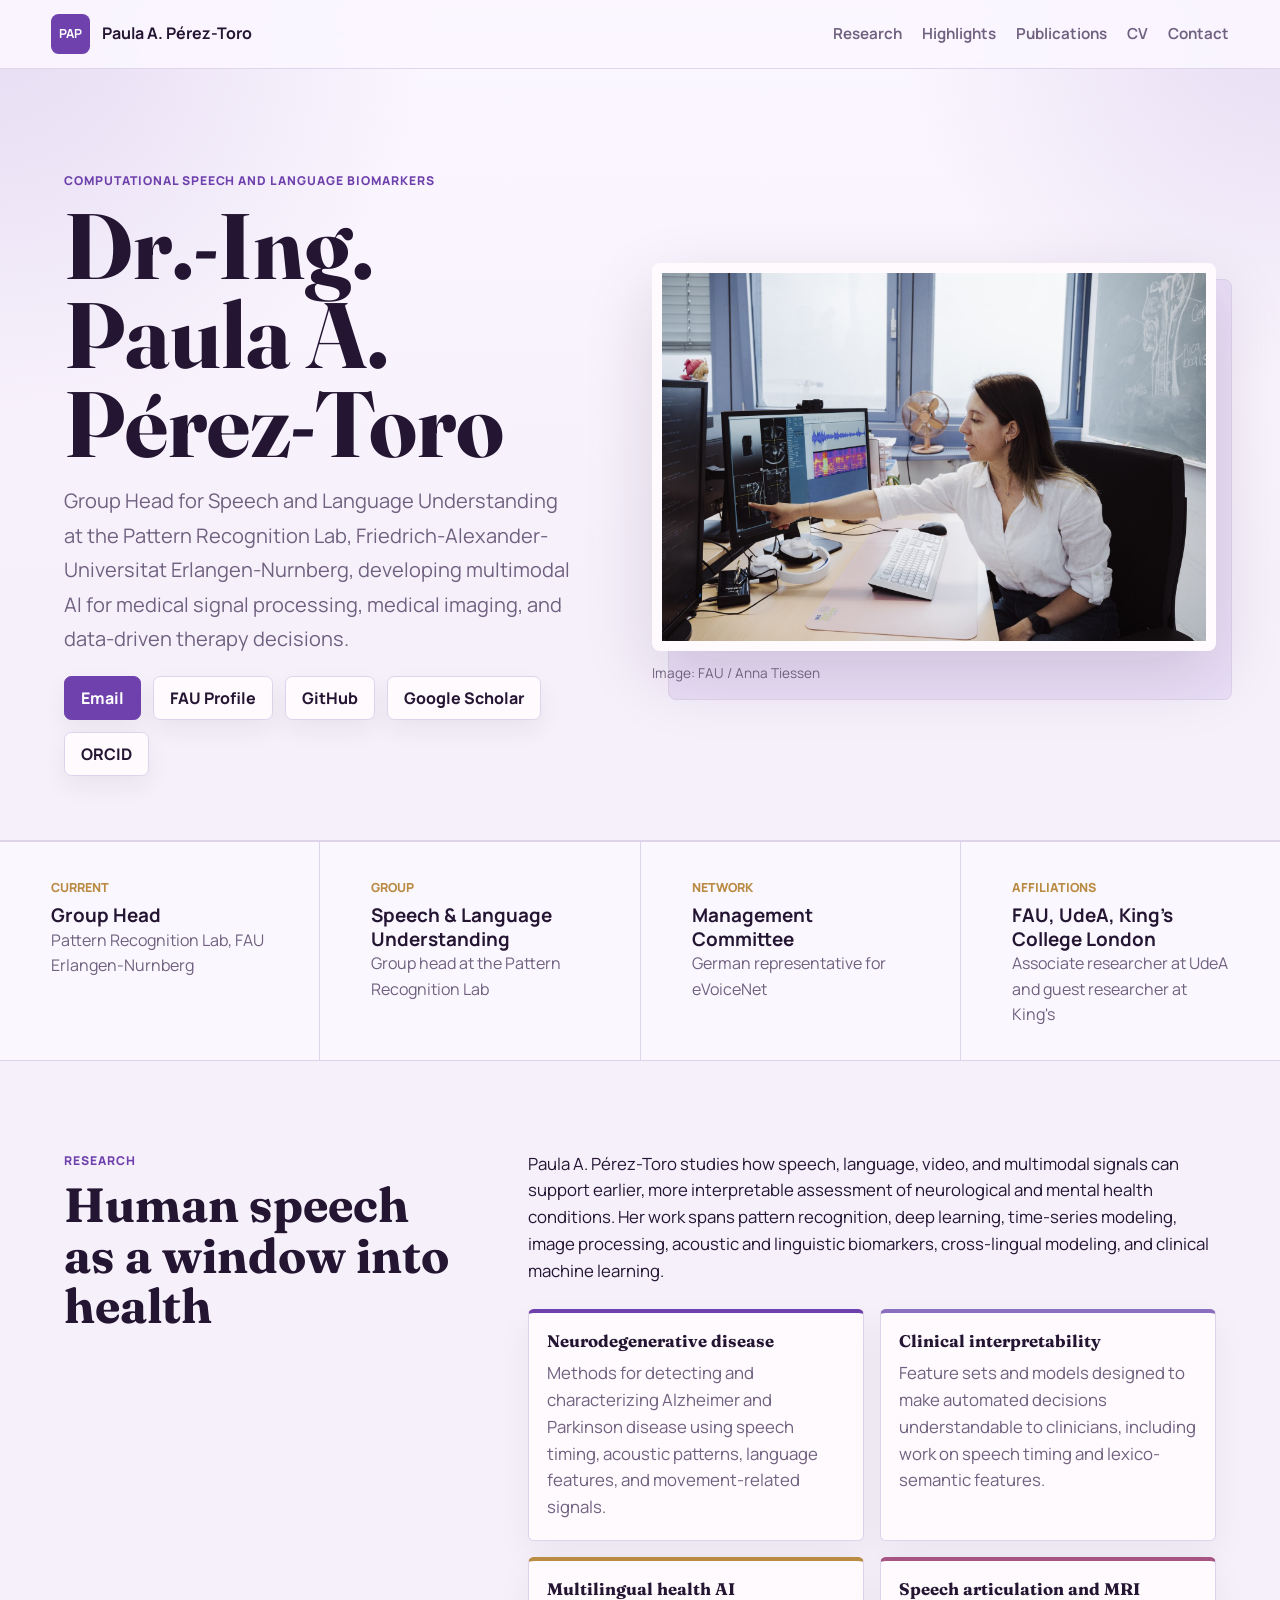
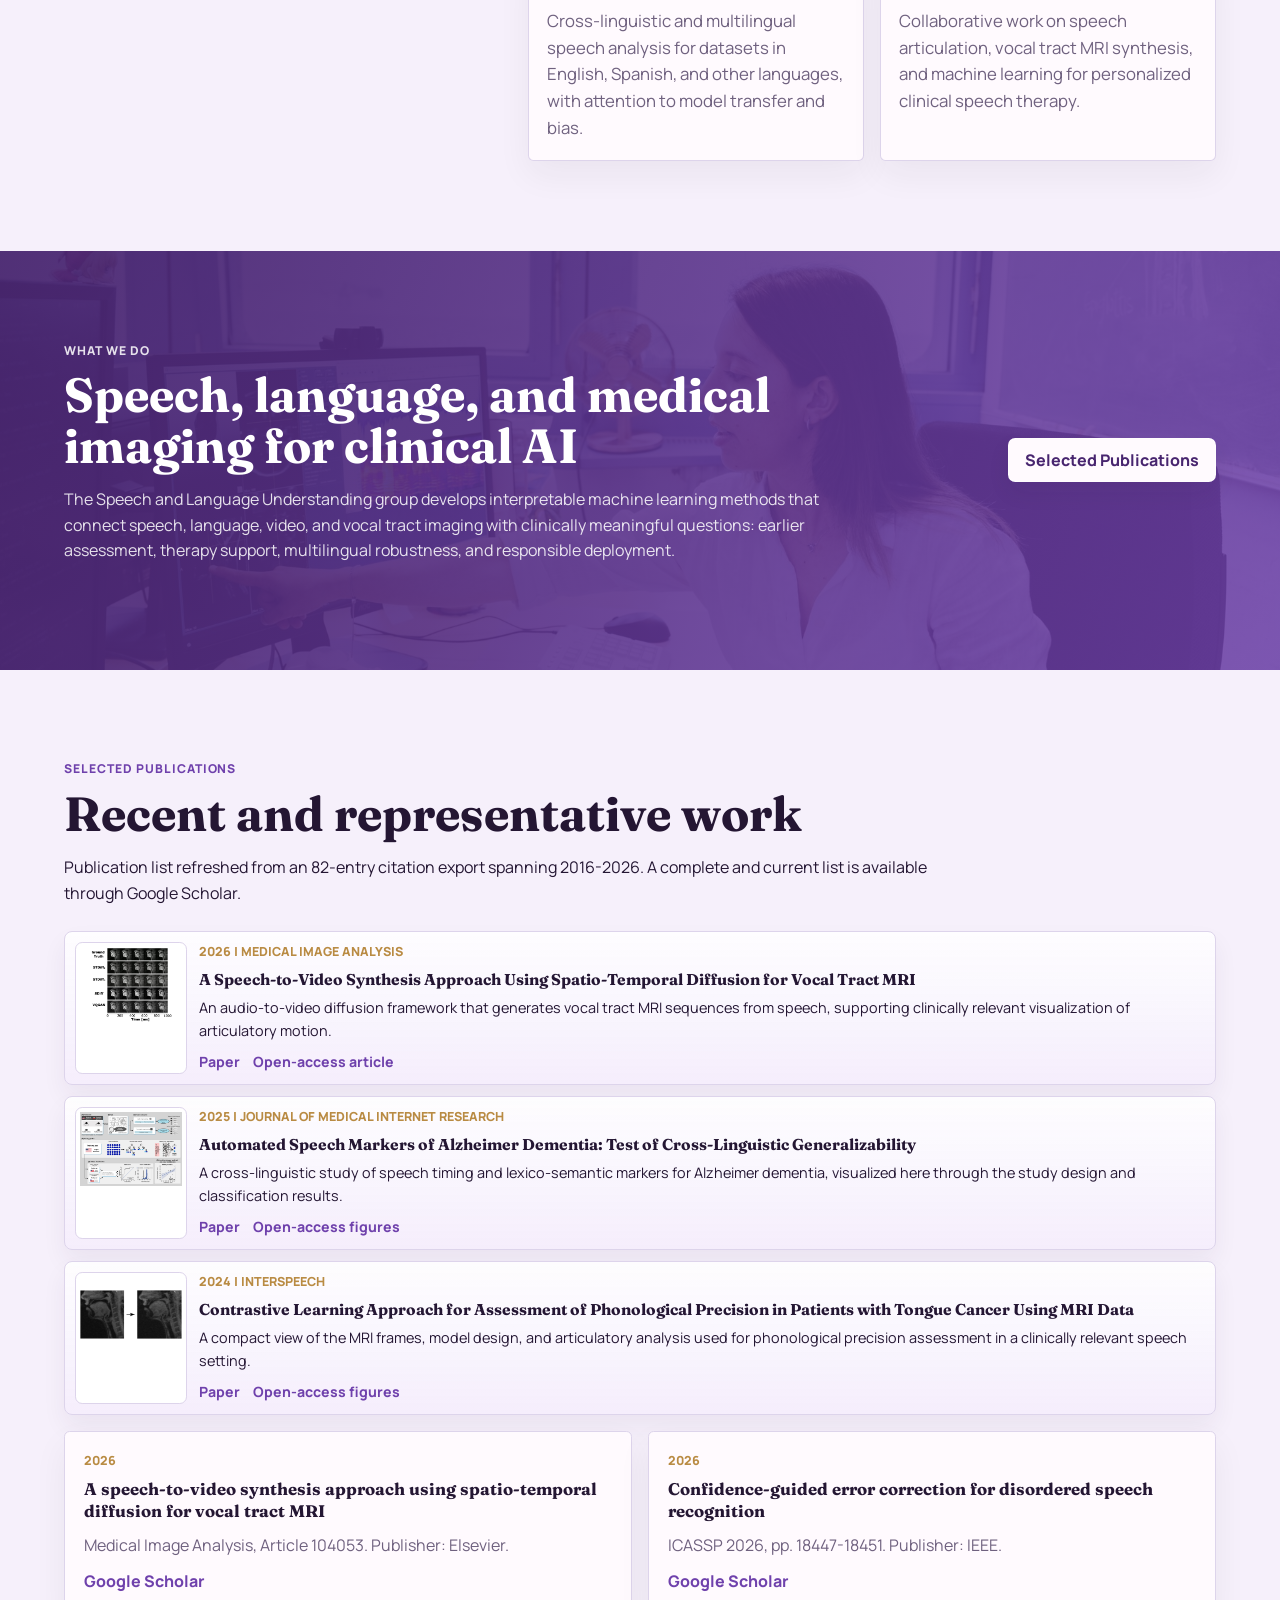
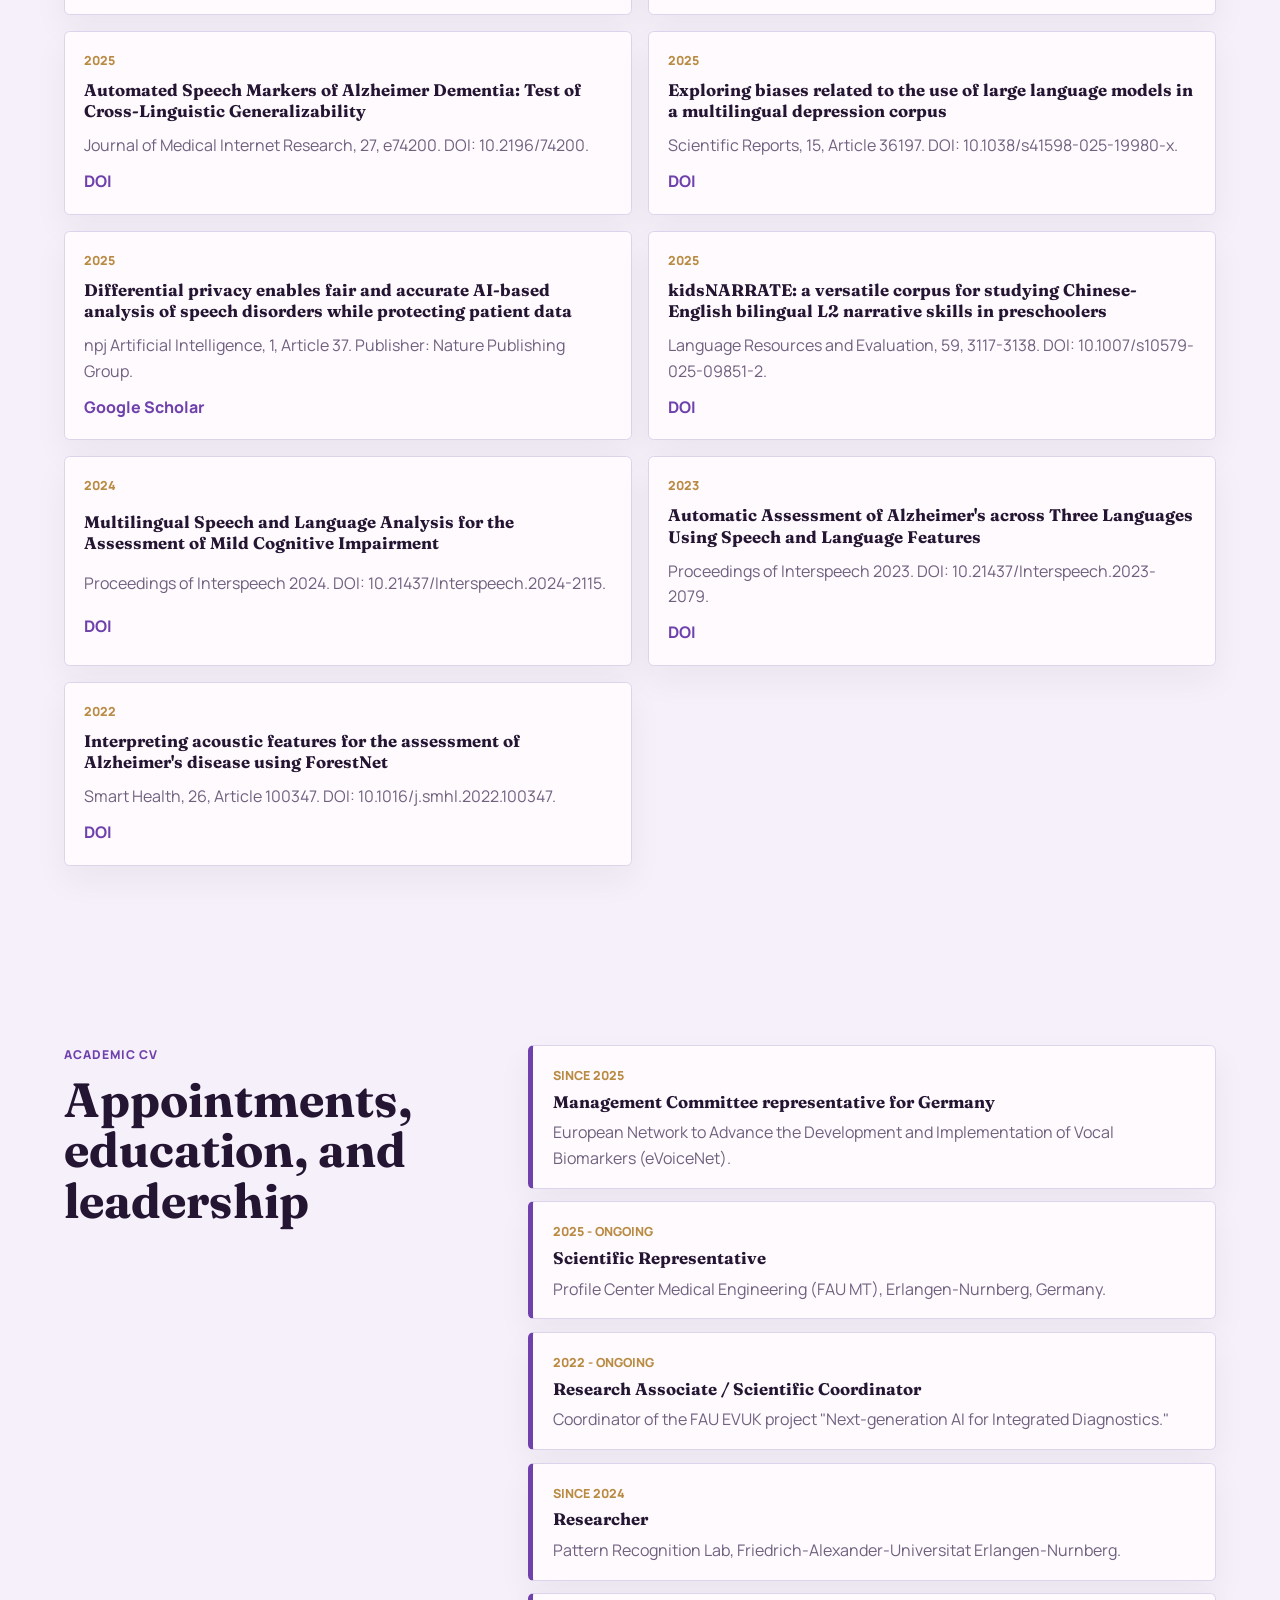
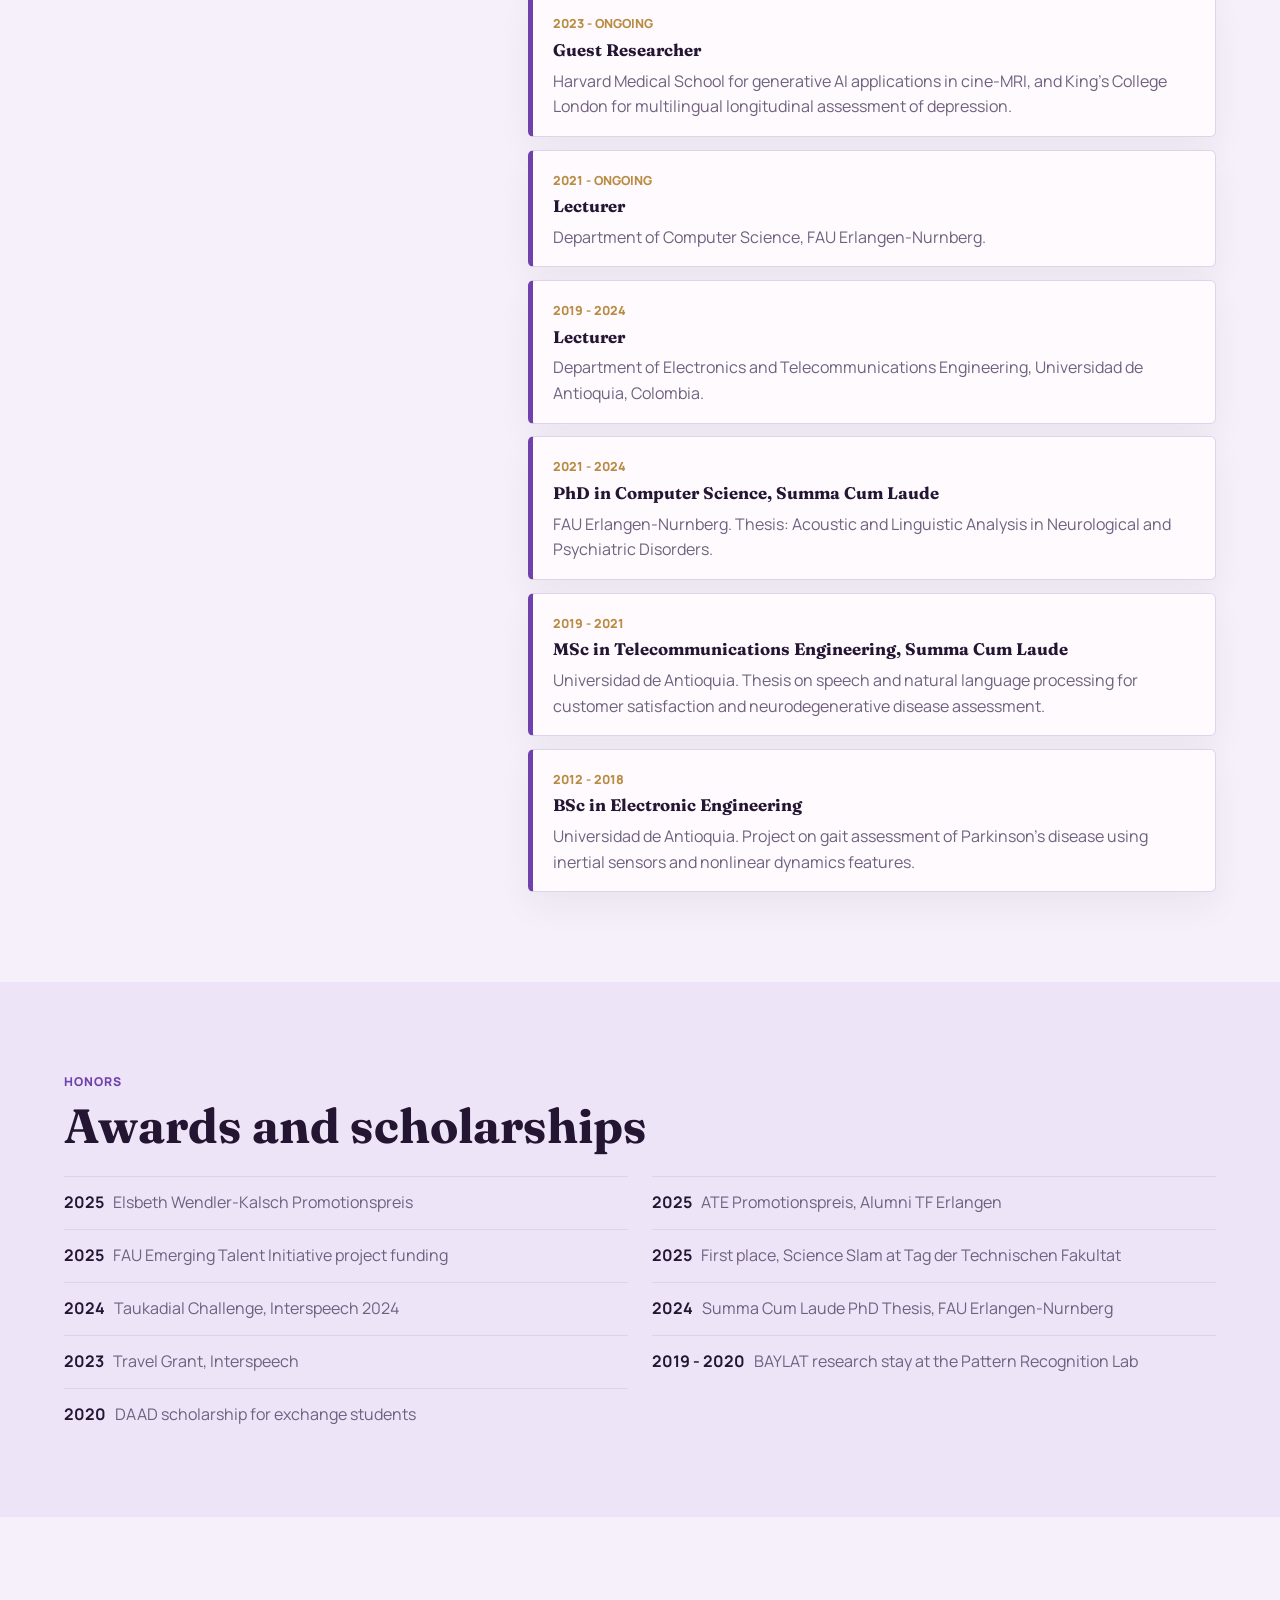
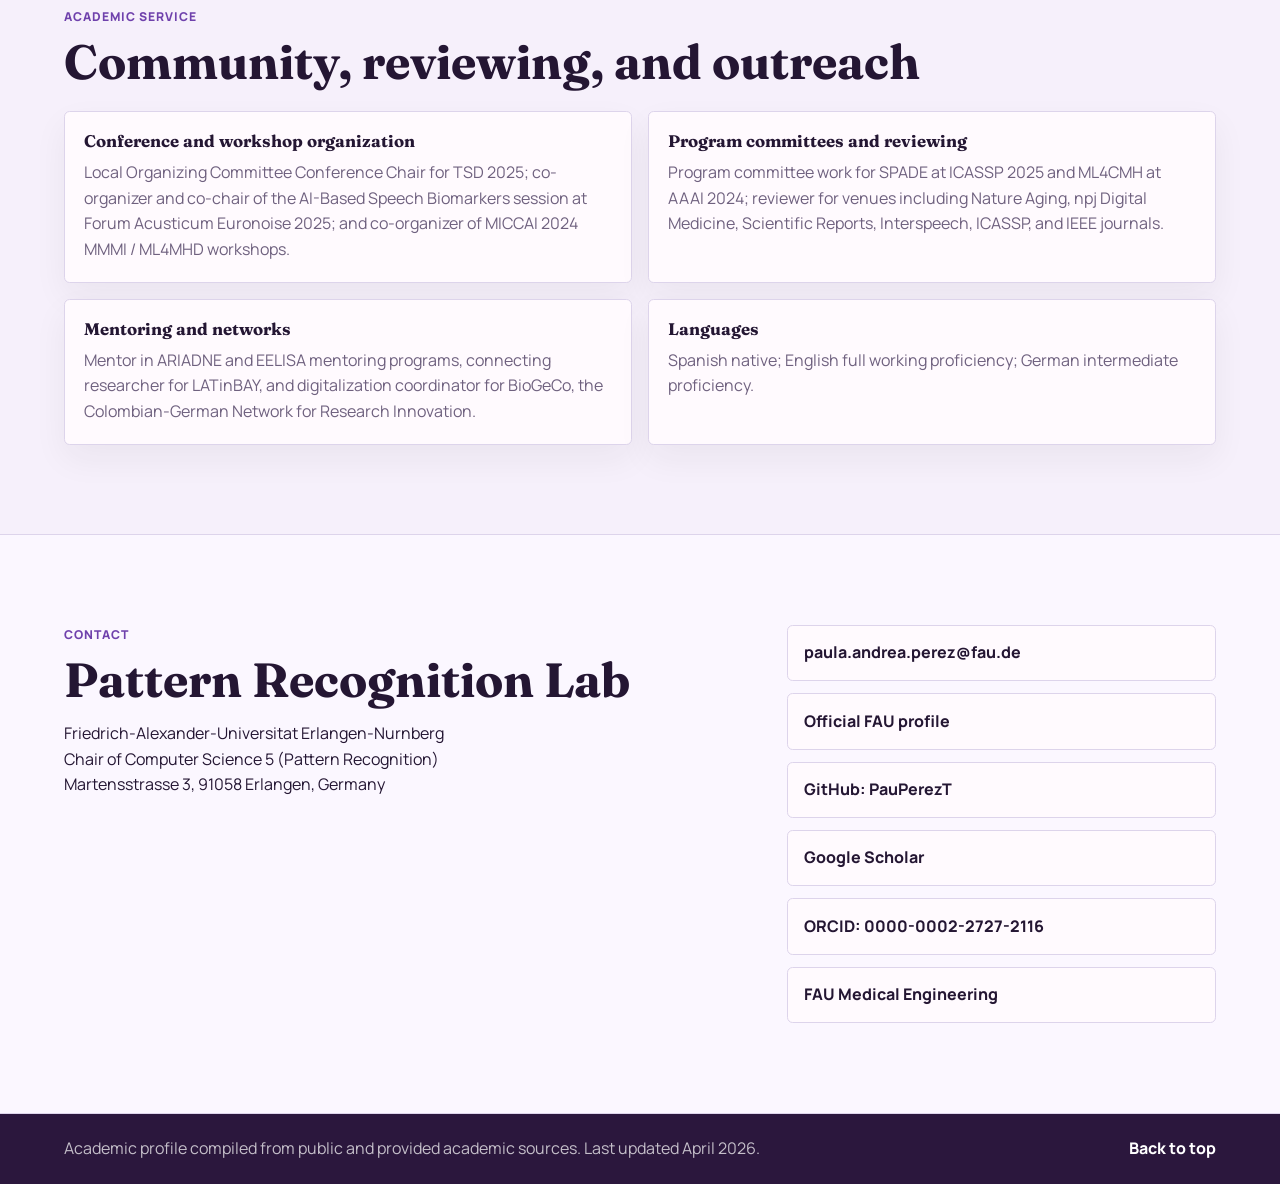
==== commit 4056348a: "Shrink publication highlight cards" ====
--- a/index.html
+++ b/index.html
@@ -186,7 +186,7 @@
         <div class="publication-showcase" id="publication-highlights">
           <article class="showcase-card">
             <div class="showcase-gallery showcase-gallery-one">
-              <a class="gallery-tile" href="https://doi.org/10.2196/74200">
+              <a class="gallery-tile" href="https://doi.org/10.1016/j.media.2026.104053">
                 <img
                   src="assets/paper-media-2026.png"
                   alt="Publication thumbnail for the Medical Image Analysis vocal tract MRI paper"
@@ -207,19 +207,13 @@
             </div>
           </article>
           <article class="showcase-card">
-            <div class="showcase-gallery showcase-gallery-two">
+            <div class="showcase-gallery showcase-gallery-one">
               <a class="gallery-tile" href="https://doi.org/10.2196/74200">
                 <img
                   src="assets/paper-alzheimer-study-design.jpg"
                   alt="Study design figure for automated speech markers of Alzheimer dementia"
                 />
               </a>
-              <a class="gallery-tile" href="https://doi.org/10.2196/74200">
-                <img
-                  src="assets/paper-alzheimer-results-cross.jpg"
-                  alt="Cross-language classification results for Alzheimer speech marker study"
-                />
-              </a>
             </div>
             <div class="showcase-copy">
               <p class="showcase-meta">2025 | Journal of Medical Internet Research</p>
@@ -236,17 +230,11 @@
             </div>
           </article>
           <article class="showcase-card">
-            <div class="showcase-gallery showcase-gallery-two">
+            <div class="showcase-gallery showcase-gallery-one">
               <a class="gallery-tile" href="https://pmc.ncbi.nlm.nih.gov/articles/PMC11671147/">
                 <img
                   src="assets/paper-mri-frames.jpg"
                   alt="MRI frames showing tongue motion during speech production"
-                />
-              </a>
-              <a class="gallery-tile" href="https://pmc.ncbi.nlm.nih.gov/articles/PMC11671147/">
-                <img
-                  src="assets/paper-mri-precision.jpg"
-                  alt="Radar plot of articulatory precision in MRI-based speech analysis"
                 />
               </a>
             </div>
--- a/styles.css
+++ b/styles.css
@@ -363,26 +363,26 @@
 
 .publication-showcase {
   display: grid;
-  gap: 0.85rem;
-  margin-bottom: 1.1rem;
+  gap: 0.65rem;
+  margin-bottom: 0.95rem;
 }
 
 .showcase-card {
   display: grid;
-  grid-template-columns: 11.5rem minmax(0, 1fr);
-  gap: 0.9rem;
+  grid-template-columns: 7rem minmax(0, 1fr);
+  gap: 0.75rem;
   align-items: stretch;
   border: 1px solid var(--line);
   border-radius: 0.5rem;
-  padding: 0.8rem;
+  padding: 0.65rem;
   background:
     linear-gradient(180deg, rgba(255, 255, 255, 0.88), rgba(245, 238, 252, 0.96));
-  box-shadow: 0 18px 38px rgba(52, 33, 74, 0.08);
+  box-shadow: 0 12px 24px rgba(52, 33, 74, 0.06);
 }
 
 .showcase-gallery {
   display: grid;
-  gap: 0.65rem;
+  gap: 0;
 }
 
 .showcase-gallery-three {
@@ -415,9 +415,9 @@
 
 .gallery-tile img {
   width: 100%;
-  aspect-ratio: 1 / 1;
+  aspect-ratio: 4 / 3;
   object-fit: contain;
-  padding: 0.35rem;
+  padding: 0.25rem;
   transition: transform 180ms ease;
 }
 
@@ -429,7 +429,7 @@
   display: flex;
   flex-direction: column;
   justify-content: center;
-  font-size: 0.96rem;
+  font-size: 0.9rem;
 }
 
 .showcase-meta {
@@ -442,23 +442,24 @@
 
 .showcase-copy h3 {
   margin-bottom: 0.4rem;
-  font-size: 1.12rem;
-  line-height: 1.22;
-}
-
-.showcase-copy p:last-child {
+  font-size: 0.98rem;
+  line-height: 1.18;
+}
+
+.showcase-copy > p:last-of-type {
   margin-bottom: 0;
 }
 
 .showcase-links {
   display: flex;
   flex-wrap: wrap;
-  gap: 0.8rem 1rem;
-  margin-top: 0.9rem;
+  gap: 0.55rem 0.8rem;
+  margin-top: 0.6rem;
 }
 
 .showcase-links a {
   font-weight: 750;
+  font-size: 0.88rem;
 }
 
 .publication-list {
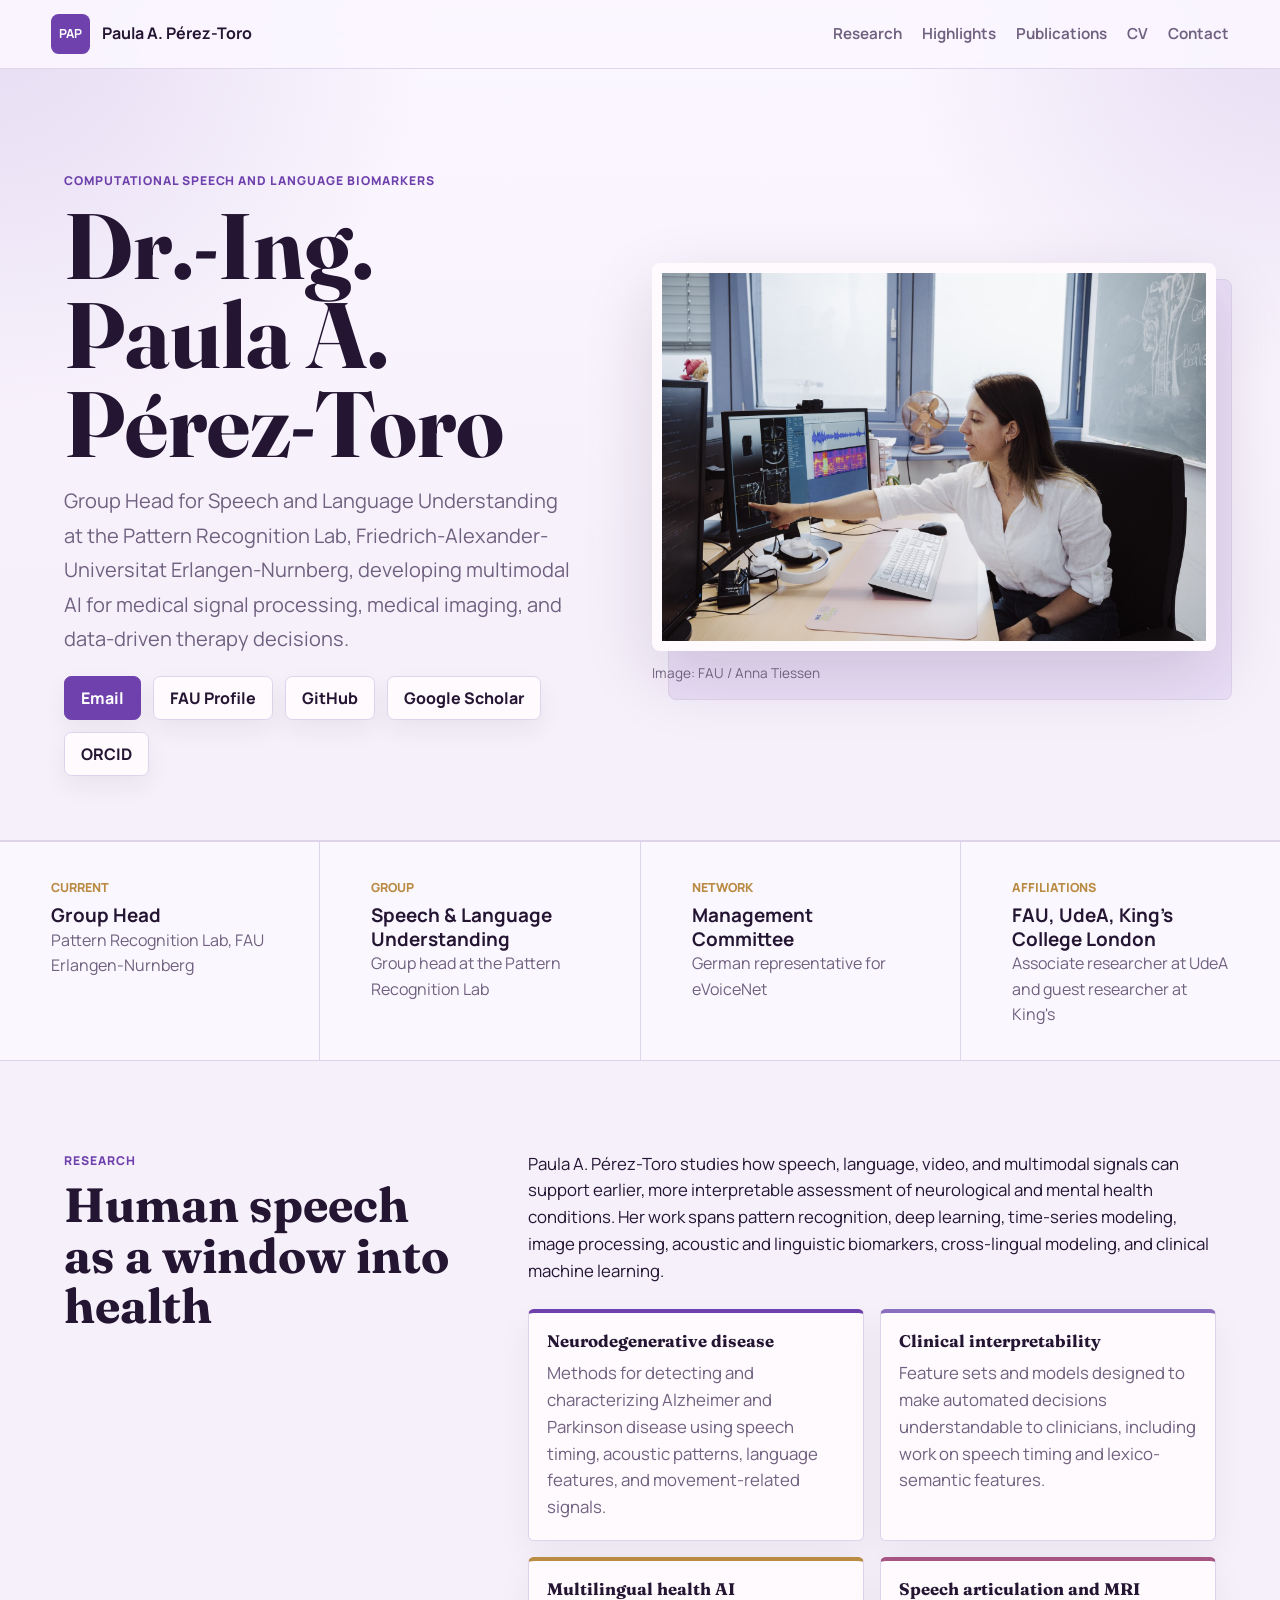
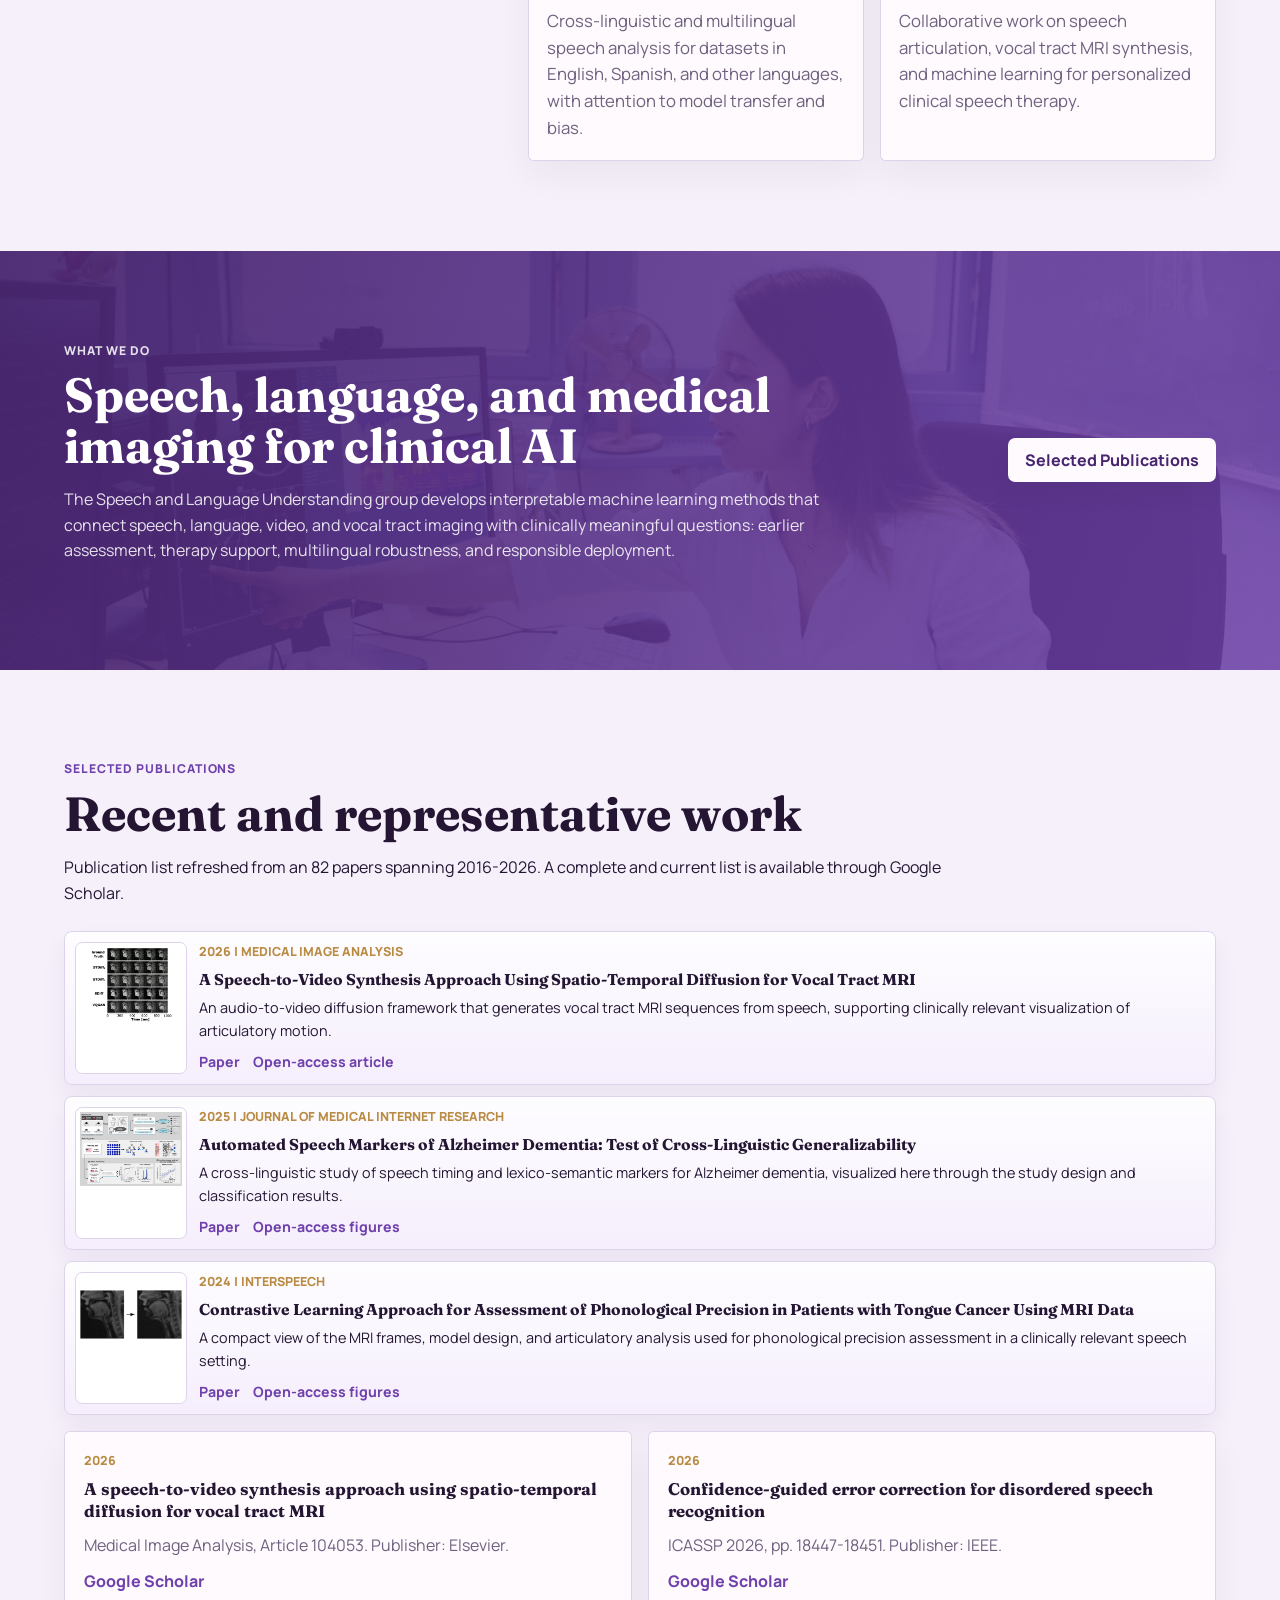
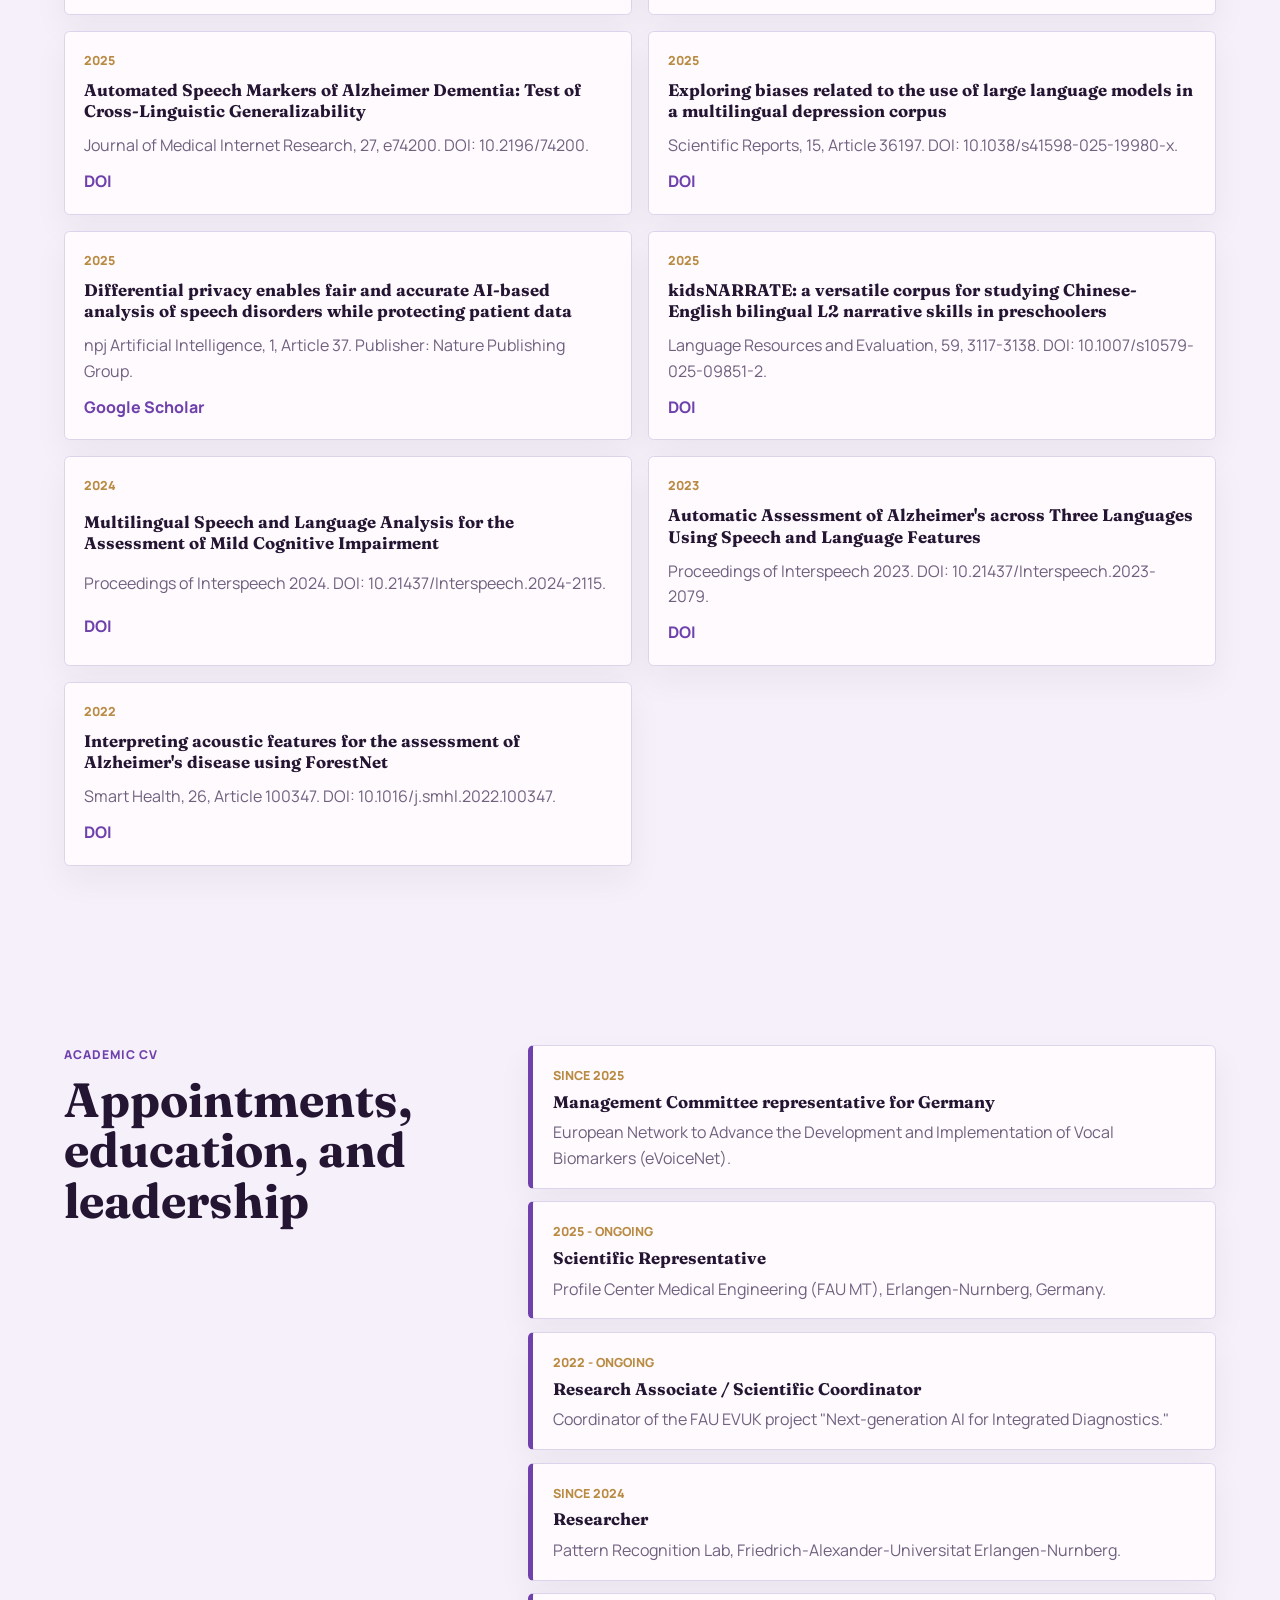
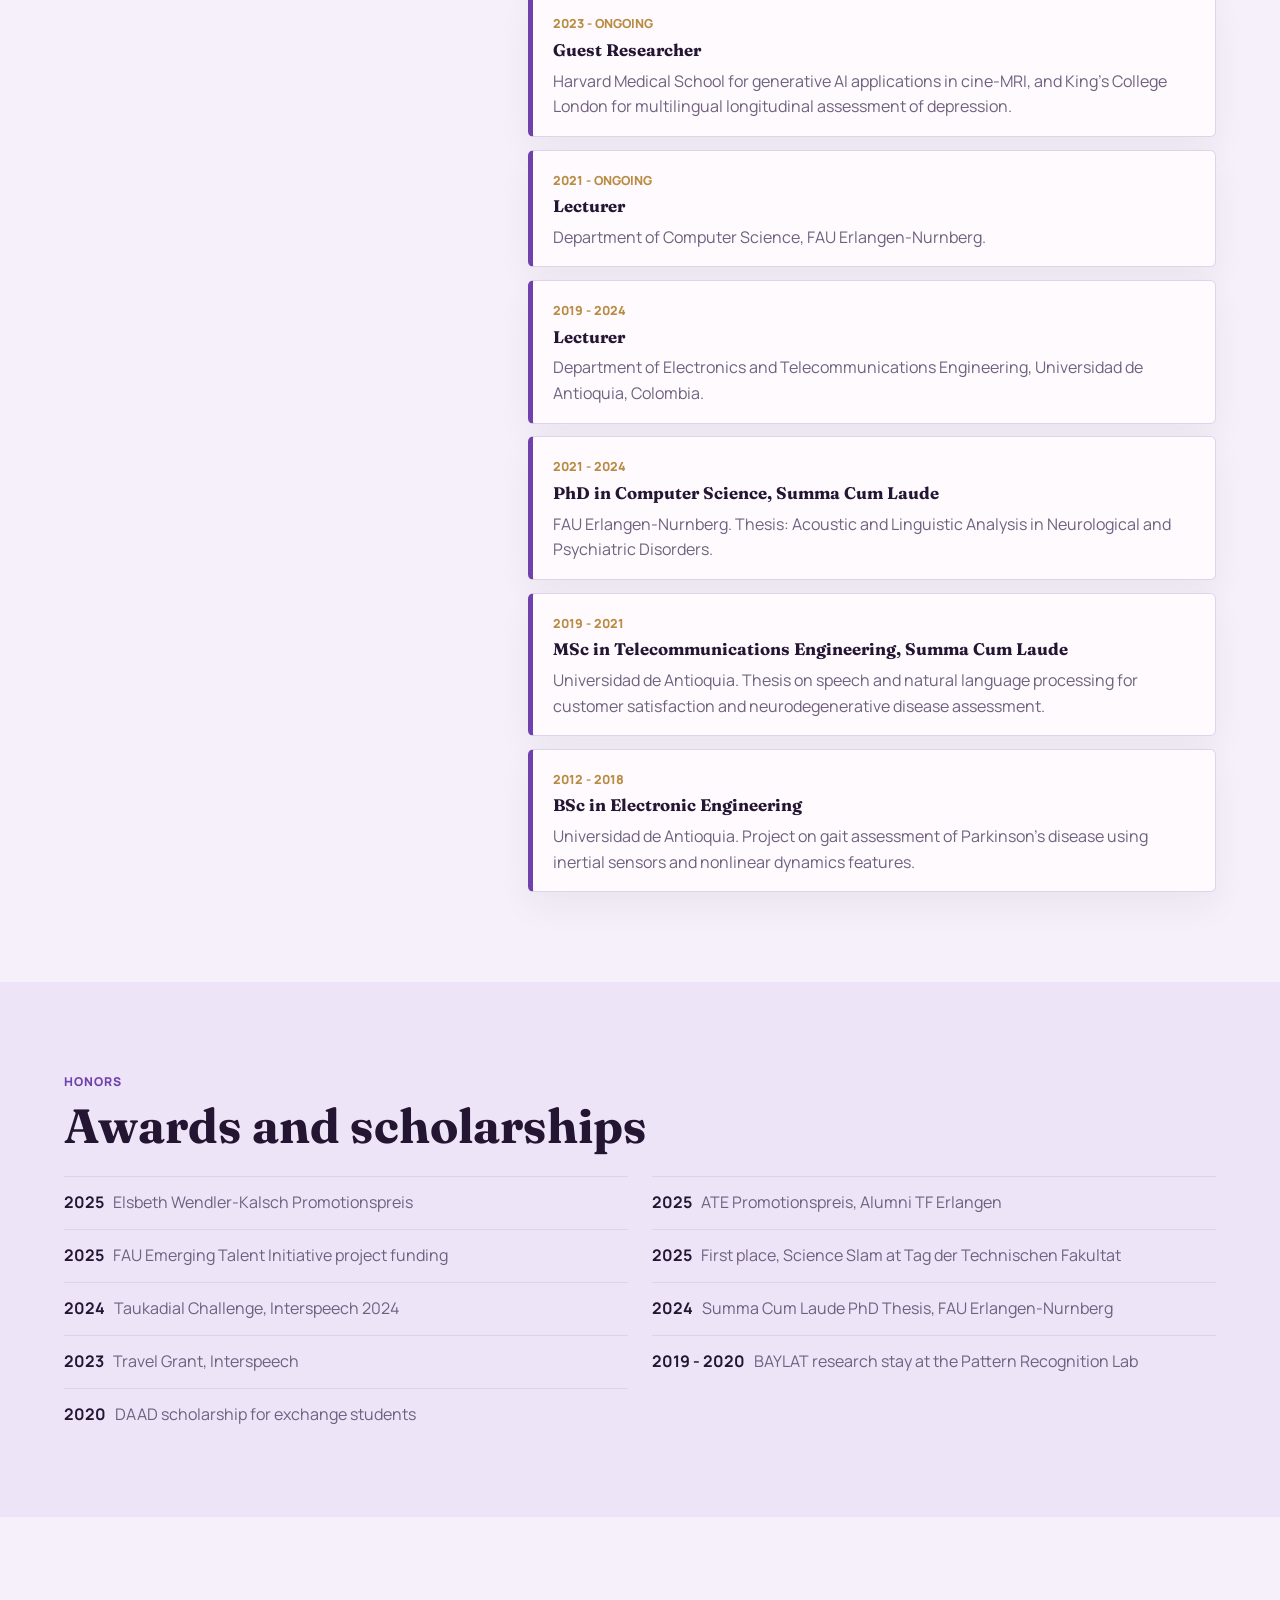
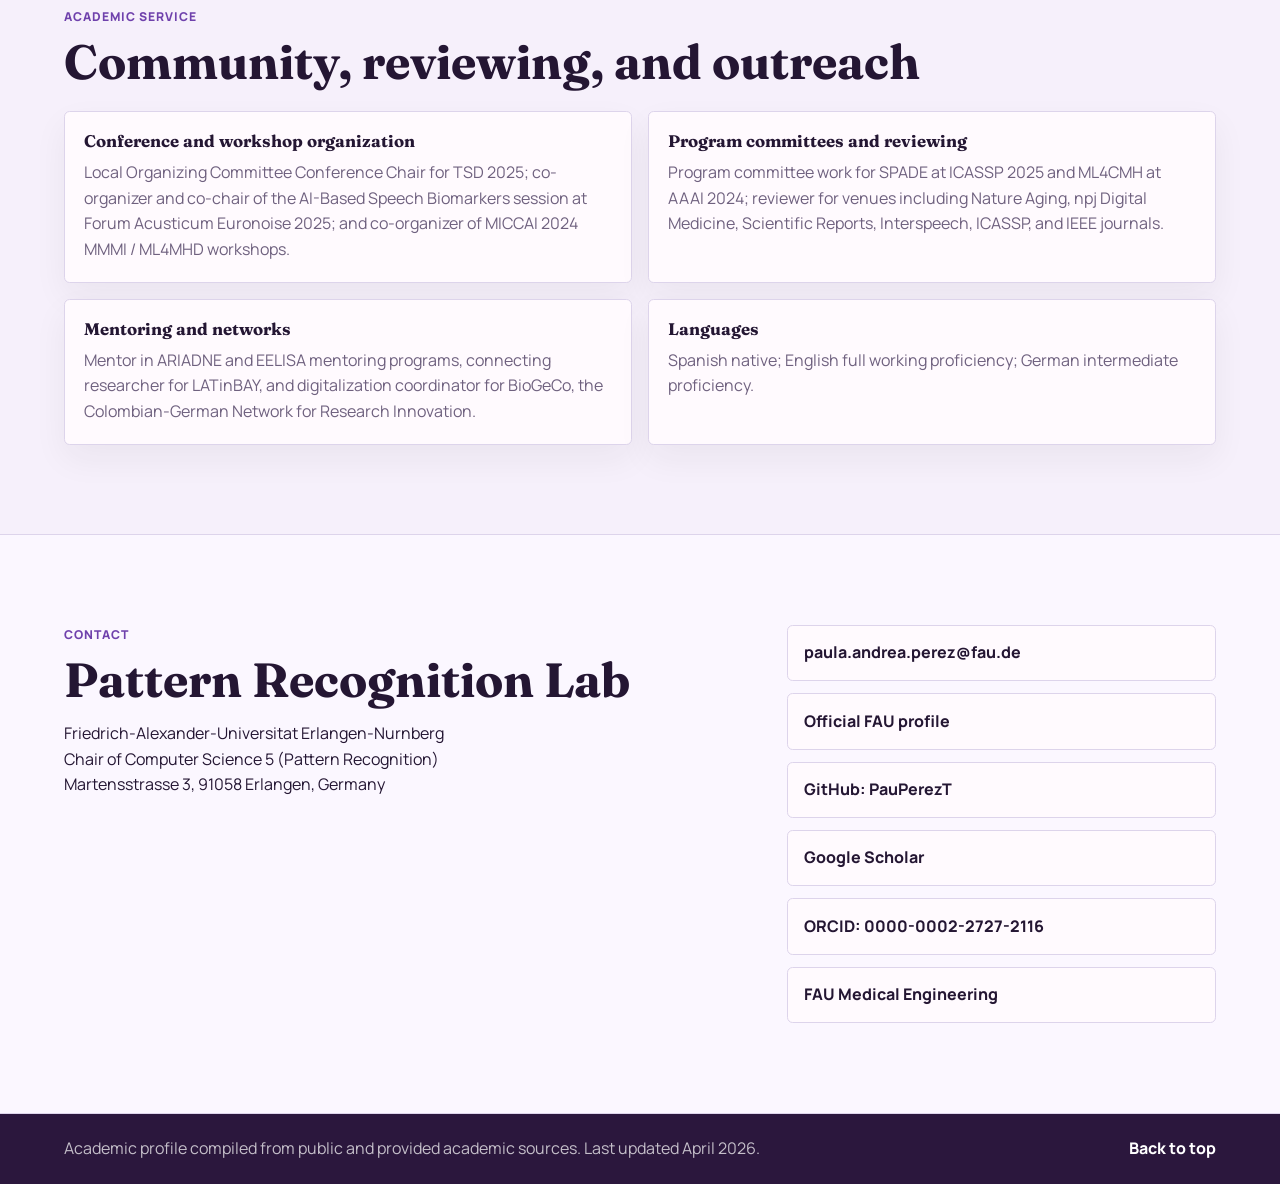
==== commit e8bf7e37: "Update publication list description wording" ====
--- a/index.html
+++ b/index.html
@@ -179,7 +179,7 @@
           <p class="eyebrow">Selected publications</p>
           <h2 id="publications-title">Recent and representative work</h2>
           <p>
-            Publication list refreshed from an 82-entry citation export spanning 2016-2026.
+            Publication list refreshed from an 82 papers spanning 2016-2026.
             A complete and current list is available through Google Scholar.
           </p>
         </div>
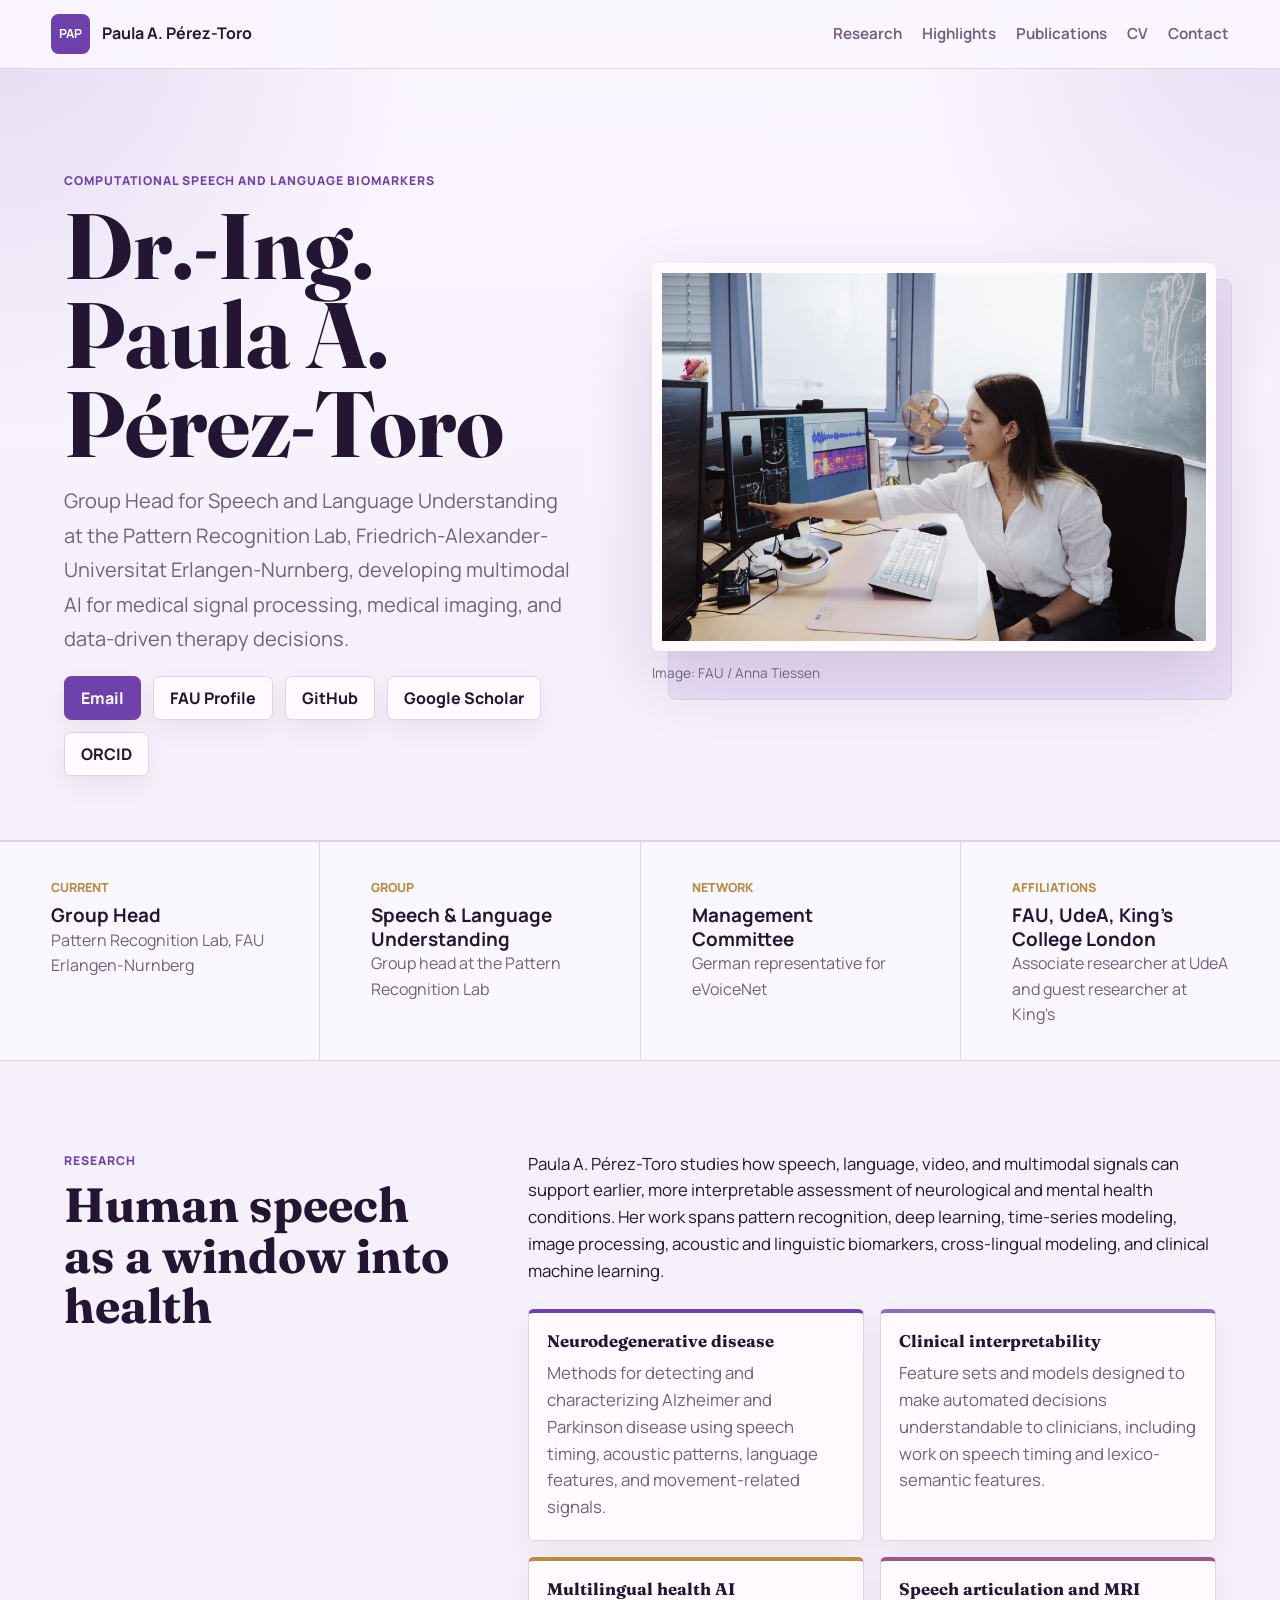
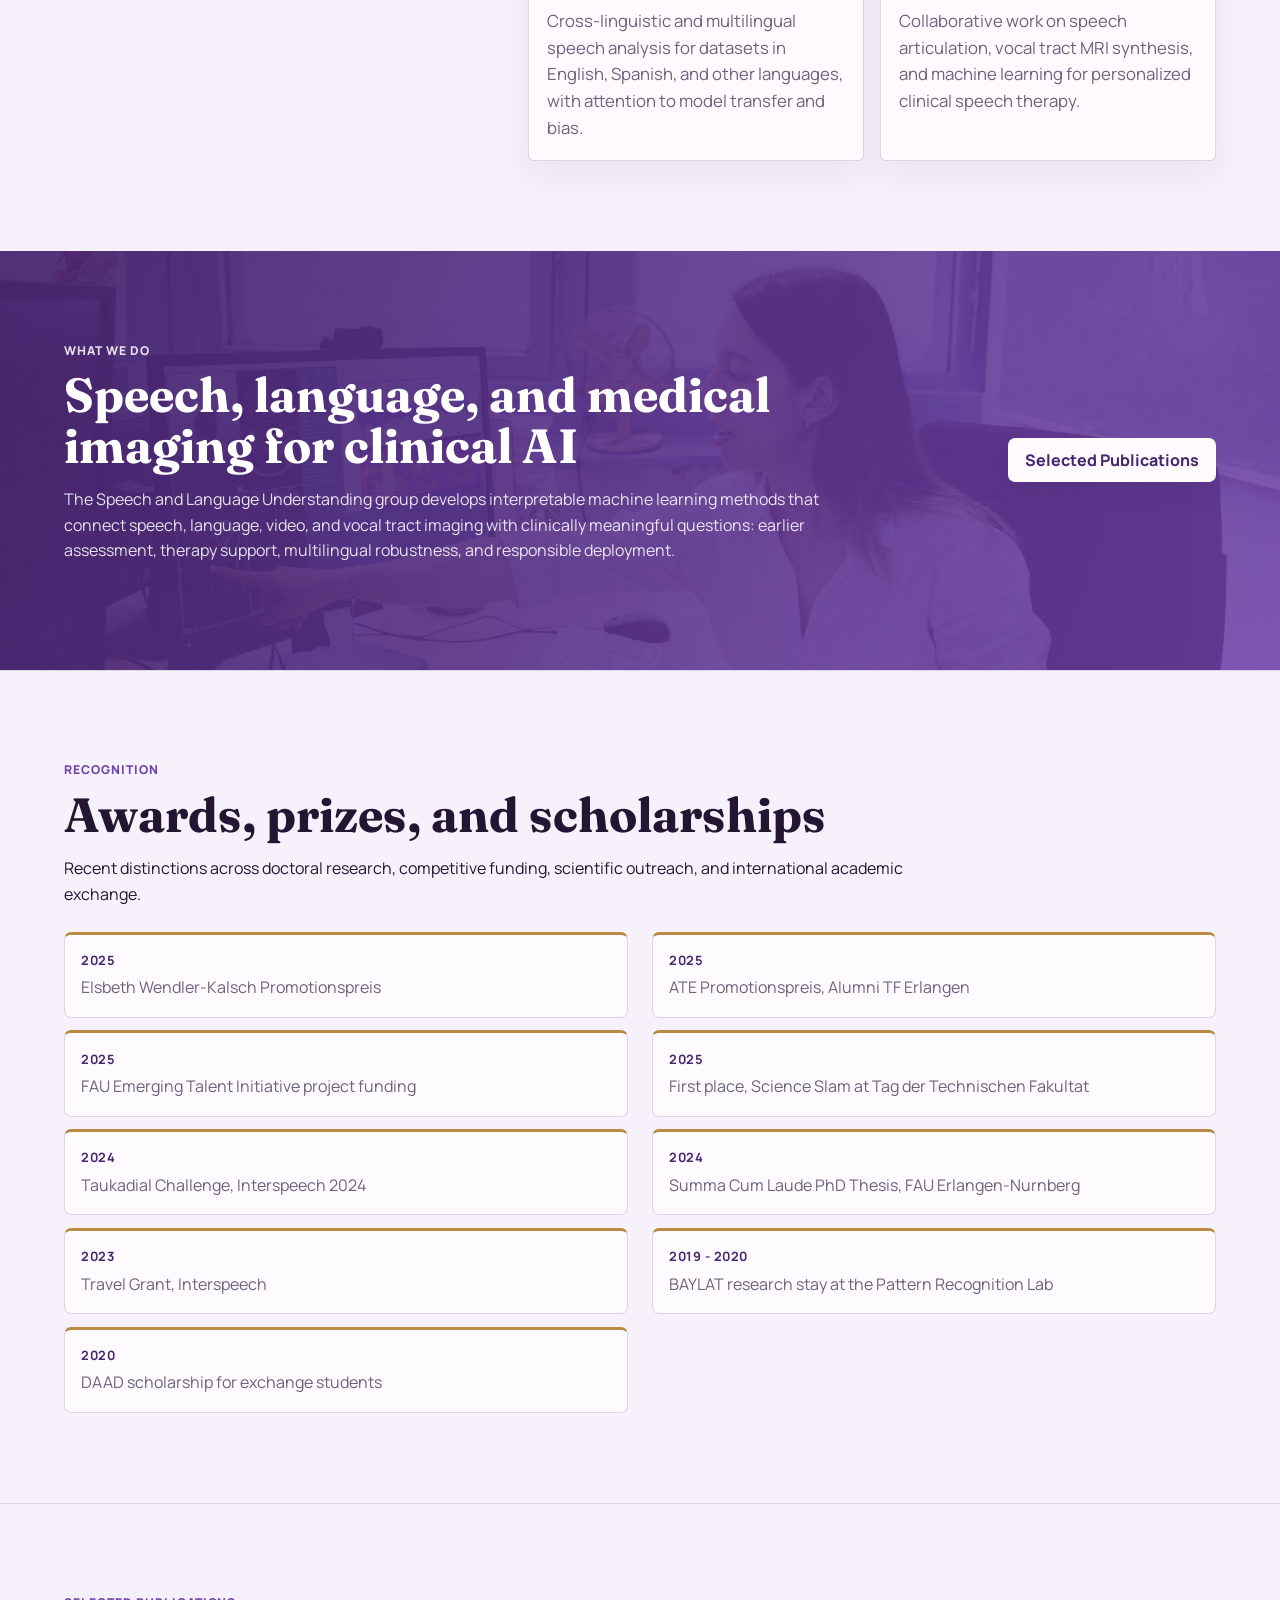
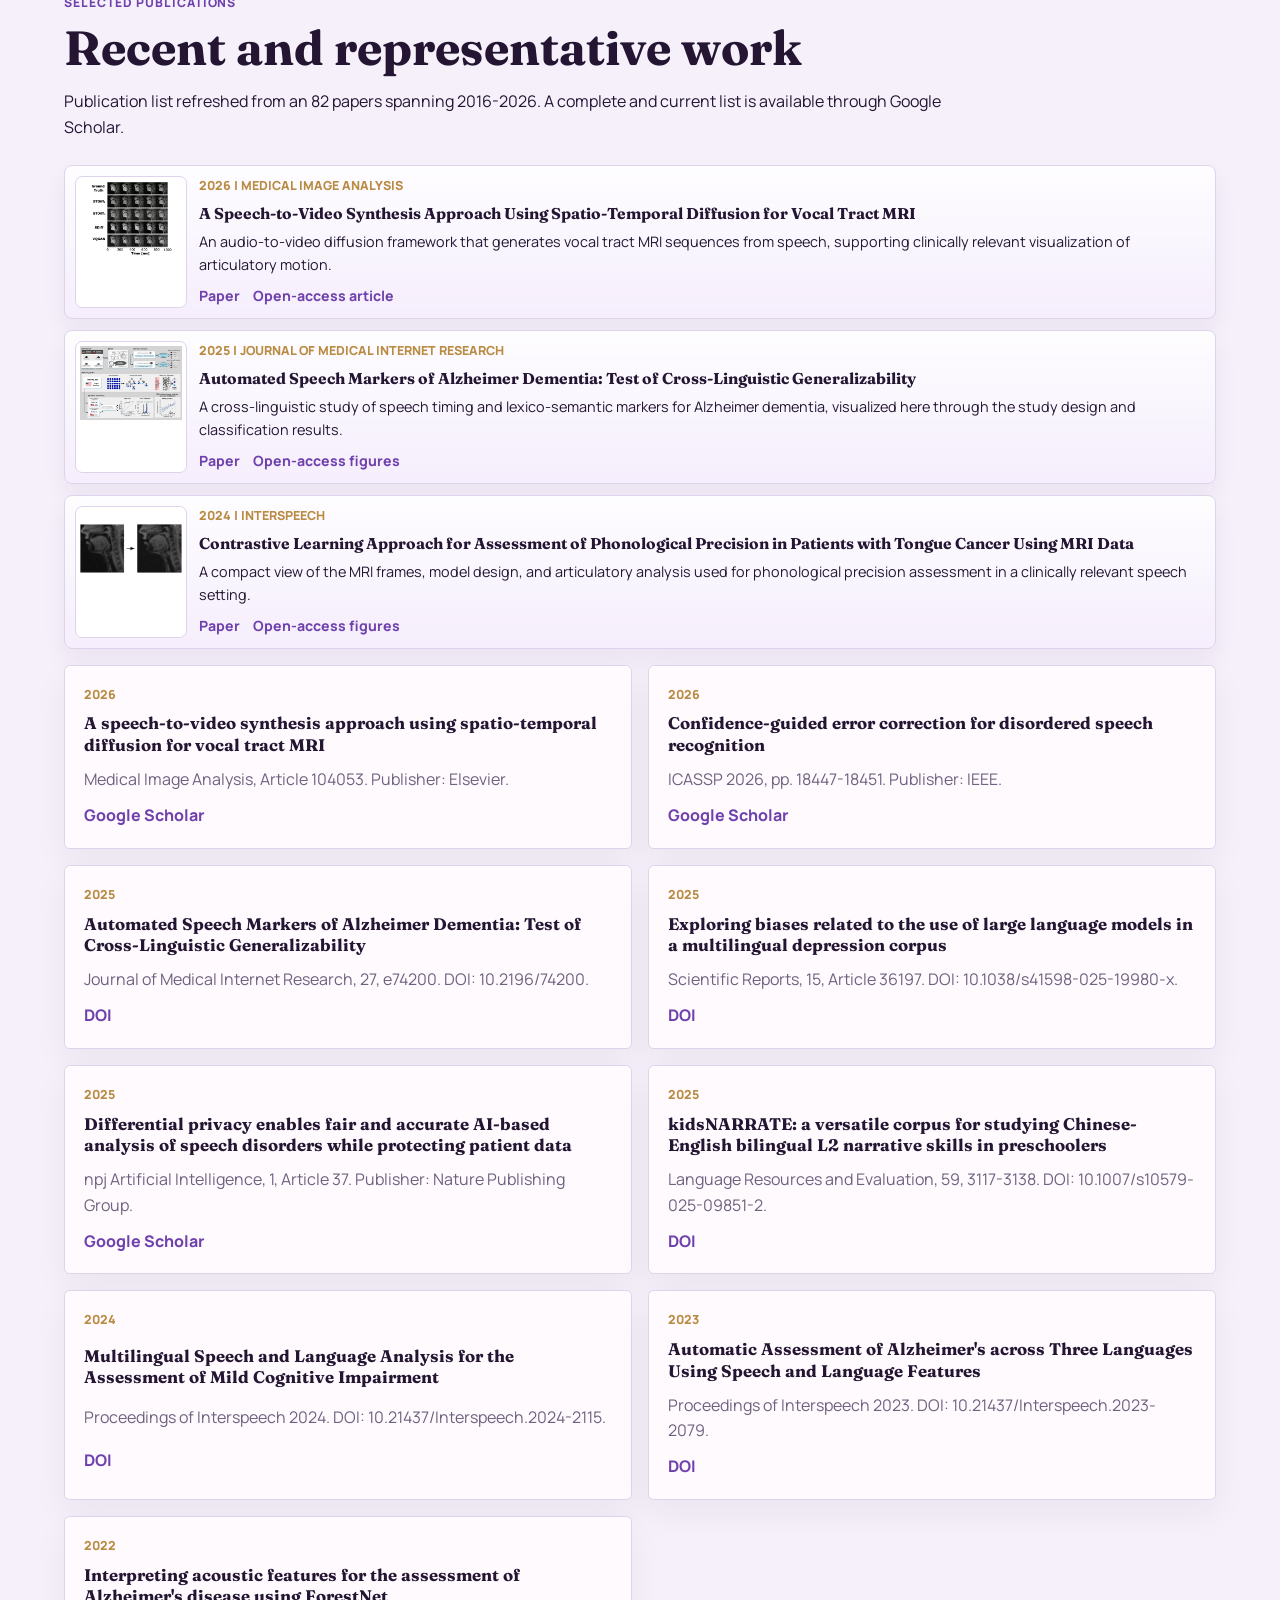
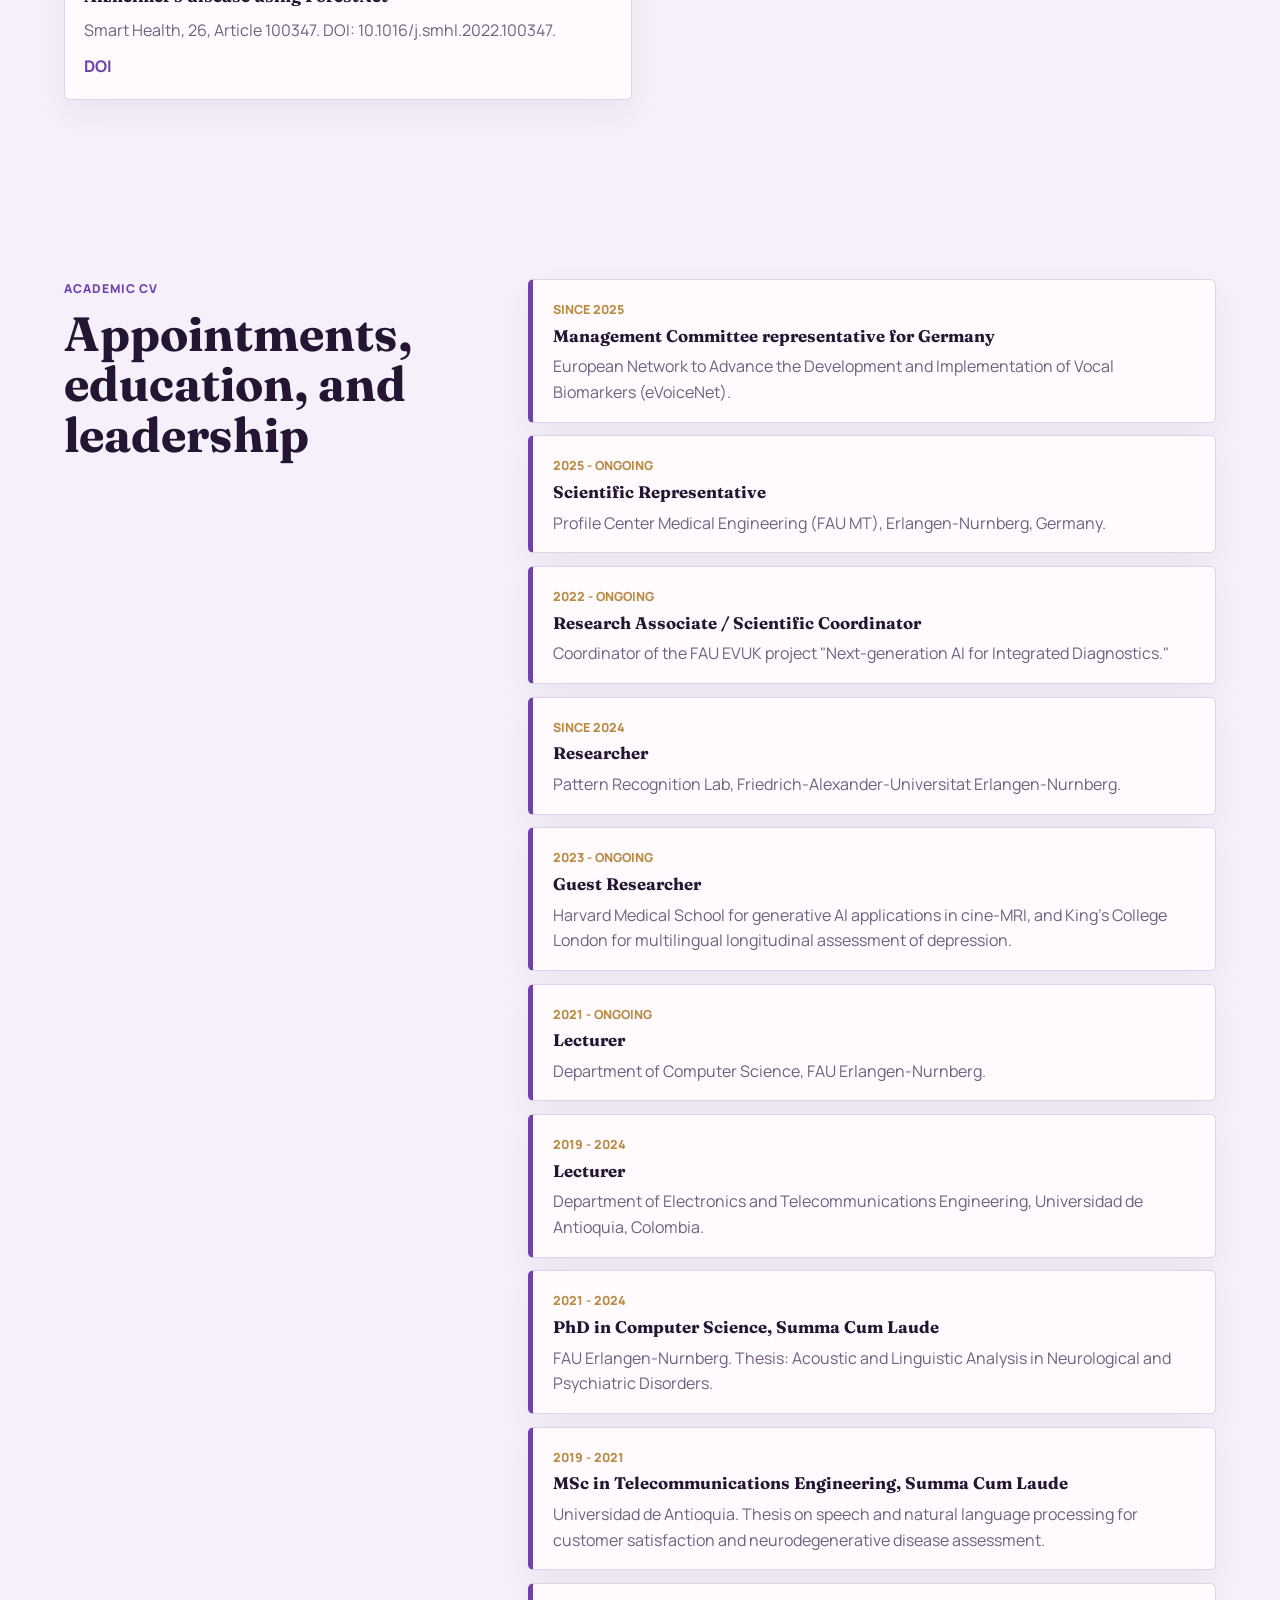
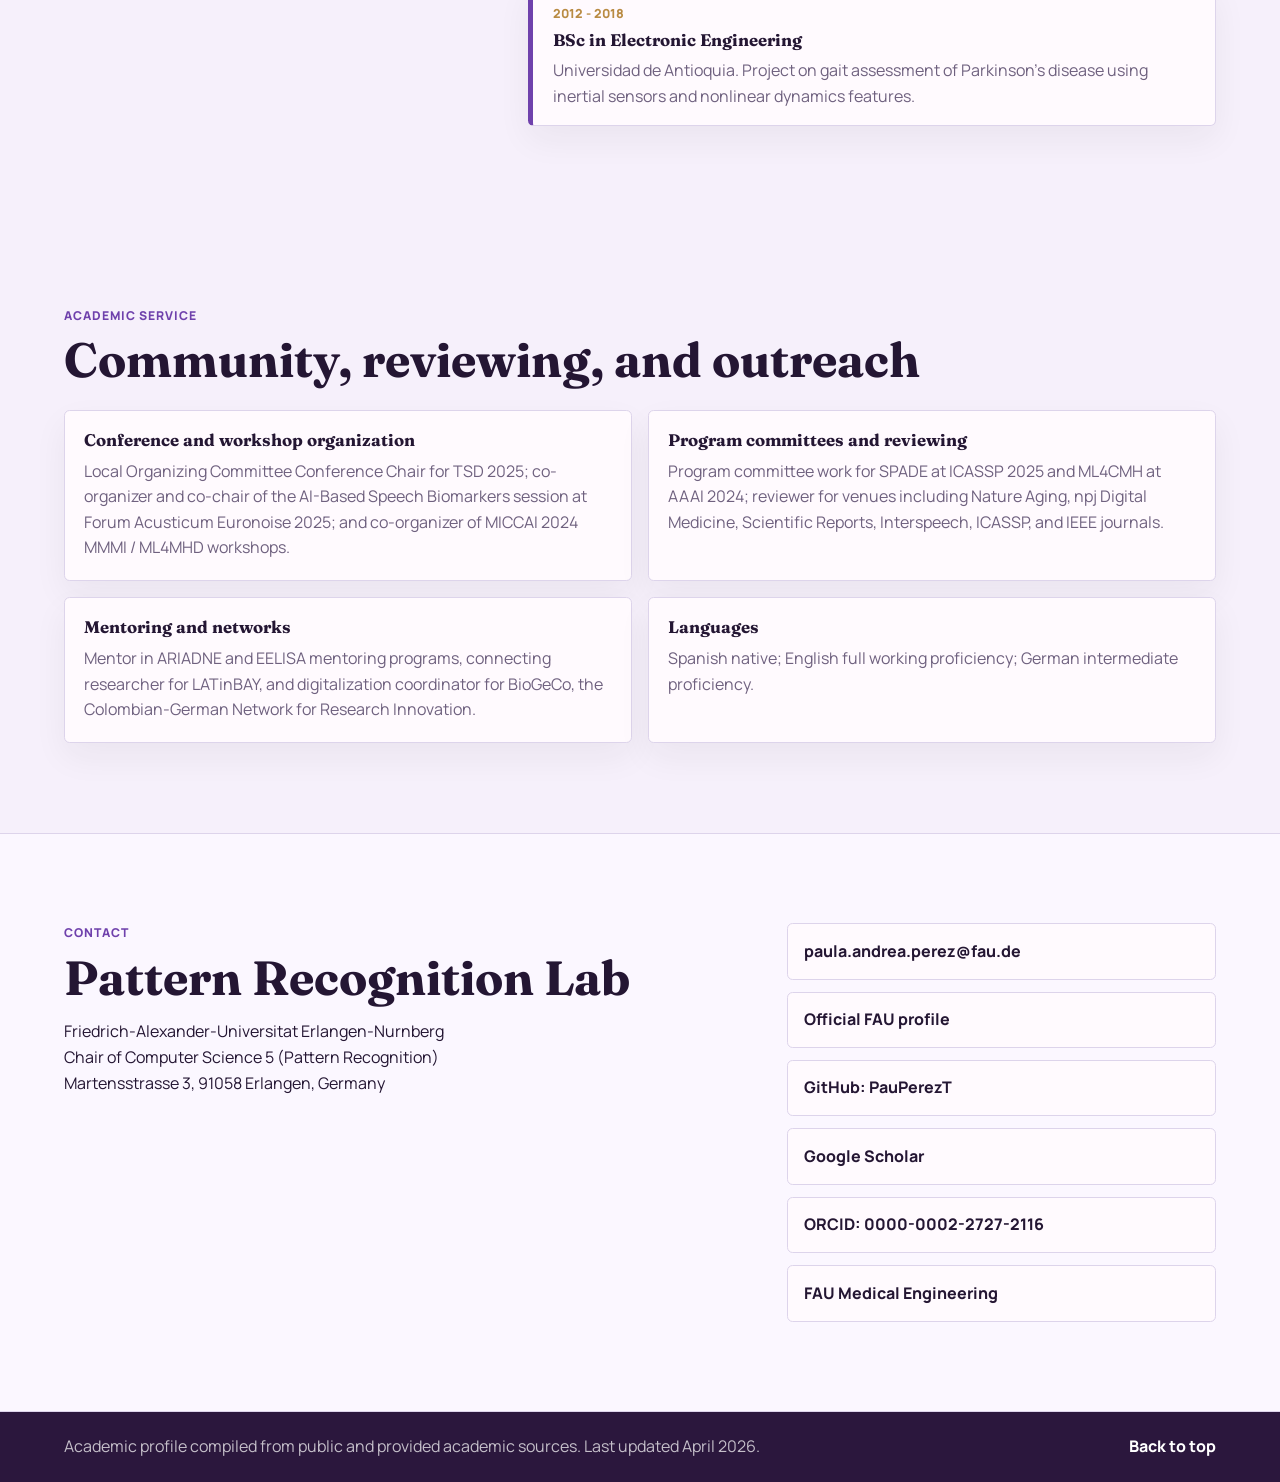
==== commit dbc671d2: "Elevate awards section" ====
--- a/index.html
+++ b/index.html
@@ -174,205 +174,14 @@
         <a class="button light" href="#publication-highlights">Selected Publications</a>
       </section>
 
-      <section class="section" id="publications" aria-labelledby="publications-title">
-        <div class="section-heading">
-          <p class="eyebrow">Selected publications</p>
-          <h2 id="publications-title">Recent and representative work</h2>
-          <p>
-            Publication list refreshed from an 82 papers spanning 2016-2026.
-            A complete and current list is available through Google Scholar.
-          </p>
-        </div>
-        <div class="publication-showcase" id="publication-highlights">
-          <article class="showcase-card">
-            <div class="showcase-gallery showcase-gallery-one">
-              <a class="gallery-tile" href="https://doi.org/10.1016/j.media.2026.104053">
-                <img
-                  src="assets/paper-media-2026.png"
-                  alt="Publication thumbnail for the Medical Image Analysis vocal tract MRI paper"
-                />
-              </a>
-            </div>
-            <div class="showcase-copy">
-              <p class="showcase-meta">2026 | Medical Image Analysis</p>
-              <h3>A Speech-to-Video Synthesis Approach Using Spatio-Temporal Diffusion for Vocal Tract MRI</h3>
-              <p>
-                An audio-to-video diffusion framework that generates vocal tract MRI sequences from
-                speech, supporting clinically relevant visualization of articulatory motion.
-              </p>
-              <div class="showcase-links">
-                <a href="https://doi.org/10.1016/j.media.2026.104053">Paper</a>
-                <a href="https://www.sciencedirect.com/science/article/pii/S1361841526001210">Open-access article</a>
-              </div>
-            </div>
-          </article>
-          <article class="showcase-card">
-            <div class="showcase-gallery showcase-gallery-one">
-              <a class="gallery-tile" href="https://doi.org/10.2196/74200">
-                <img
-                  src="assets/paper-alzheimer-study-design.jpg"
-                  alt="Study design figure for automated speech markers of Alzheimer dementia"
-                />
-              </a>
-            </div>
-            <div class="showcase-copy">
-              <p class="showcase-meta">2025 | Journal of Medical Internet Research</p>
-              <h3>Automated Speech Markers of Alzheimer Dementia: Test of Cross-Linguistic Generalizability</h3>
-              <p>
-                A cross-linguistic study of speech timing and lexico-semantic markers for
-                Alzheimer dementia, visualized here through the study design and classification
-                results.
-              </p>
-              <div class="showcase-links">
-                <a href="https://doi.org/10.2196/74200">Paper</a>
-                <a href="https://pmc.ncbi.nlm.nih.gov/articles/PMC12572752/">Open-access figures</a>
-              </div>
-            </div>
-          </article>
-          <article class="showcase-card">
-            <div class="showcase-gallery showcase-gallery-one">
-              <a class="gallery-tile" href="https://pmc.ncbi.nlm.nih.gov/articles/PMC11671147/">
-                <img
-                  src="assets/paper-mri-frames.jpg"
-                  alt="MRI frames showing tongue motion during speech production"
-                />
-              </a>
-            </div>
-            <div class="showcase-copy">
-              <p class="showcase-meta">2024 | Interspeech</p>
-              <h3>Contrastive Learning Approach for Assessment of Phonological Precision in Patients with Tongue Cancer Using MRI Data</h3>
-              <p>
-                A compact view of the MRI frames, model design, and articulatory analysis used for
-                phonological precision assessment in a clinically relevant speech setting.
-              </p>
-              <div class="showcase-links">
-                <a href="https://doi.org/10.21437/Interspeech.2024-2236">Paper</a>
-                <a href="https://pmc.ncbi.nlm.nih.gov/articles/PMC11671147/">Open-access figures</a>
-              </div>
-            </div>
-          </article>
-        </div>
-        <div class="publication-list">
-          <article>
-            <time>2026</time>
-            <h3>A speech-to-video synthesis approach using spatio-temporal diffusion for vocal tract MRI</h3>
-            <p>Medical Image Analysis, Article 104053. Publisher: Elsevier.</p>
-            <a href="https://scholar.google.com/citations?user=9IgSau8AAAAJ&amp;hl=en">Google Scholar</a>
-          </article>
-          <article>
-            <time>2026</time>
-            <h3>Confidence-guided error correction for disordered speech recognition</h3>
-            <p>ICASSP 2026, pp. 18447-18451. Publisher: IEEE.</p>
-            <a href="https://scholar.google.com/citations?user=9IgSau8AAAAJ&amp;hl=en">Google Scholar</a>
-          </article>
-          <article>
-            <time>2025</time>
-            <h3>Automated Speech Markers of Alzheimer Dementia: Test of Cross-Linguistic Generalizability</h3>
-            <p>Journal of Medical Internet Research, 27, e74200. DOI: 10.2196/74200.</p>
-            <a href="https://doi.org/10.2196/74200">DOI</a>
-          </article>
-          <article>
-            <time>2025</time>
-            <h3>Exploring biases related to the use of large language models in a multilingual depression corpus</h3>
-            <p>Scientific Reports, 15, Article 36197. DOI: 10.1038/s41598-025-19980-x.</p>
-            <a href="https://doi.org/10.1038/s41598-025-19980-x">DOI</a>
-          </article>
-          <article>
-            <time>2025</time>
-            <h3>Differential privacy enables fair and accurate AI-based analysis of speech disorders while protecting patient data</h3>
-            <p>npj Artificial Intelligence, 1, Article 37. Publisher: Nature Publishing Group.</p>
-            <a href="https://scholar.google.com/citations?user=9IgSau8AAAAJ&amp;hl=en">Google Scholar</a>
-          </article>
-          <article>
-            <time>2025</time>
-            <h3>kidsNARRATE: a versatile corpus for studying Chinese-English bilingual L2 narrative skills in preschoolers</h3>
-            <p>Language Resources and Evaluation, 59, 3117-3138. DOI: 10.1007/s10579-025-09851-2.</p>
-            <a href="https://doi.org/10.1007/s10579-025-09851-2">DOI</a>
-          </article>
-          <article>
-            <time>2024</time>
-            <h3>Multilingual Speech and Language Analysis for the Assessment of Mild Cognitive Impairment</h3>
-            <p>Proceedings of Interspeech 2024. DOI: 10.21437/Interspeech.2024-2115.</p>
-            <a href="https://doi.org/10.21437/Interspeech.2024-2115">DOI</a>
-          </article>
-          <article>
-            <time>2023</time>
-            <h3>Automatic Assessment of Alzheimer's across Three Languages Using Speech and Language Features</h3>
-            <p>Proceedings of Interspeech 2023. DOI: 10.21437/Interspeech.2023-2079.</p>
-            <a href="https://doi.org/10.21437/Interspeech.2023-2079">DOI</a>
-          </article>
-          <article>
-            <time>2022</time>
-            <h3>Interpreting acoustic features for the assessment of Alzheimer's disease using ForestNet</h3>
-            <p>Smart Health, 26, Article 100347. DOI: 10.1016/j.smhl.2022.100347.</p>
-            <a href="https://doi.org/10.1016/j.smhl.2022.100347">DOI</a>
-          </article>
-        </div>
-      </section>
-
-      <section class="section two-column" id="cv" aria-labelledby="cv-title">
-        <div>
-          <p class="eyebrow">Academic CV</p>
-          <h2 id="cv-title">Appointments, education, and leadership</h2>
-        </div>
-        <div class="timeline">
-          <article>
-            <span>Since 2025</span>
-            <h3>Management Committee representative for Germany</h3>
-            <p>European Network to Advance the Development and Implementation of Vocal Biomarkers (eVoiceNet).</p>
-          </article>
-          <article>
-            <span>2025 - ongoing</span>
-            <h3>Scientific Representative</h3>
-            <p>Profile Center Medical Engineering (FAU MT), Erlangen-Nurnberg, Germany.</p>
-          </article>
-          <article>
-            <span>2022 - ongoing</span>
-            <h3>Research Associate / Scientific Coordinator</h3>
-            <p>Coordinator of the FAU EVUK project "Next-generation AI for Integrated Diagnostics."</p>
-          </article>
-          <article>
-            <span>Since 2024</span>
-            <h3>Researcher</h3>
-            <p>Pattern Recognition Lab, Friedrich-Alexander-Universitat Erlangen-Nurnberg.</p>
-          </article>
-          <article>
-            <span>2023 - ongoing</span>
-            <h3>Guest Researcher</h3>
-            <p>Harvard Medical School for generative AI applications in cine-MRI, and King's College London for multilingual longitudinal assessment of depression.</p>
-          </article>
-          <article>
-            <span>2021 - ongoing</span>
-            <h3>Lecturer</h3>
-            <p>Department of Computer Science, FAU Erlangen-Nurnberg.</p>
-          </article>
-          <article>
-            <span>2019 - 2024</span>
-            <h3>Lecturer</h3>
-            <p>Department of Electronics and Telecommunications Engineering, Universidad de Antioquia, Colombia.</p>
-          </article>
-          <article>
-            <span>2021 - 2024</span>
-            <h3>PhD in Computer Science, Summa Cum Laude</h3>
-            <p>FAU Erlangen-Nurnberg. Thesis: Acoustic and Linguistic Analysis in Neurological and Psychiatric Disorders.</p>
-          </article>
-          <article>
-            <span>2019 - 2021</span>
-            <h3>MSc in Telecommunications Engineering, Summa Cum Laude</h3>
-            <p>Universidad de Antioquia. Thesis on speech and natural language processing for customer satisfaction and neurodegenerative disease assessment.</p>
-          </article>
-          <article>
-            <span>2012 - 2018</span>
-            <h3>BSc in Electronic Engineering</h3>
-            <p>Universidad de Antioquia. Project on gait assessment of Parkinson's disease using inertial sensors and nonlinear dynamics features.</p>
-          </article>
-        </div>
-      </section>
-
       <section class="section awards" aria-labelledby="awards-title">
         <div class="section-heading">
-          <p class="eyebrow">Honors</p>
-          <h2 id="awards-title">Awards and scholarships</h2>
+          <p class="eyebrow">Recognition</p>
+          <h2 id="awards-title">Awards, prizes, and scholarships</h2>
+          <p>
+            Recent distinctions across doctoral research, competitive funding, scientific outreach,
+            and international academic exchange.
+          </p>
         </div>
         <ul>
           <li><strong>2025</strong> Elsbeth Wendler-Kalsch Promotionspreis</li>
@@ -387,6 +196,201 @@
         </ul>
       </section>
 
+      <section class="section" id="publications" aria-labelledby="publications-title">
+        <div class="section-heading">
+          <p class="eyebrow">Selected publications</p>
+          <h2 id="publications-title">Recent and representative work</h2>
+          <p>
+            Publication list refreshed from an 82 papers spanning 2016-2026.
+            A complete and current list is available through Google Scholar.
+          </p>
+        </div>
+        <div class="publication-showcase" id="publication-highlights">
+          <article class="showcase-card">
+            <div class="showcase-gallery showcase-gallery-one">
+              <a class="gallery-tile" href="https://doi.org/10.1016/j.media.2026.104053">
+                <img
+                  src="assets/paper-media-2026.png"
+                  alt="Publication thumbnail for the Medical Image Analysis vocal tract MRI paper"
+                />
+              </a>
+            </div>
+            <div class="showcase-copy">
+              <p class="showcase-meta">2026 | Medical Image Analysis</p>
+              <h3>A Speech-to-Video Synthesis Approach Using Spatio-Temporal Diffusion for Vocal Tract MRI</h3>
+              <p>
+                An audio-to-video diffusion framework that generates vocal tract MRI sequences from
+                speech, supporting clinically relevant visualization of articulatory motion.
+              </p>
+              <div class="showcase-links">
+                <a href="https://doi.org/10.1016/j.media.2026.104053">Paper</a>
+                <a href="https://www.sciencedirect.com/science/article/pii/S1361841526001210">Open-access article</a>
+              </div>
+            </div>
+          </article>
+          <article class="showcase-card">
+            <div class="showcase-gallery showcase-gallery-one">
+              <a class="gallery-tile" href="https://doi.org/10.2196/74200">
+                <img
+                  src="assets/paper-alzheimer-study-design.jpg"
+                  alt="Study design figure for automated speech markers of Alzheimer dementia"
+                />
+              </a>
+            </div>
+            <div class="showcase-copy">
+              <p class="showcase-meta">2025 | Journal of Medical Internet Research</p>
+              <h3>Automated Speech Markers of Alzheimer Dementia: Test of Cross-Linguistic Generalizability</h3>
+              <p>
+                A cross-linguistic study of speech timing and lexico-semantic markers for
+                Alzheimer dementia, visualized here through the study design and classification
+                results.
+              </p>
+              <div class="showcase-links">
+                <a href="https://doi.org/10.2196/74200">Paper</a>
+                <a href="https://pmc.ncbi.nlm.nih.gov/articles/PMC12572752/">Open-access figures</a>
+              </div>
+            </div>
+          </article>
+          <article class="showcase-card">
+            <div class="showcase-gallery showcase-gallery-one">
+              <a class="gallery-tile" href="https://pmc.ncbi.nlm.nih.gov/articles/PMC11671147/">
+                <img
+                  src="assets/paper-mri-frames.jpg"
+                  alt="MRI frames showing tongue motion during speech production"
+                />
+              </a>
+            </div>
+            <div class="showcase-copy">
+              <p class="showcase-meta">2024 | Interspeech</p>
+              <h3>Contrastive Learning Approach for Assessment of Phonological Precision in Patients with Tongue Cancer Using MRI Data</h3>
+              <p>
+                A compact view of the MRI frames, model design, and articulatory analysis used for
+                phonological precision assessment in a clinically relevant speech setting.
+              </p>
+              <div class="showcase-links">
+                <a href="https://doi.org/10.21437/Interspeech.2024-2236">Paper</a>
+                <a href="https://pmc.ncbi.nlm.nih.gov/articles/PMC11671147/">Open-access figures</a>
+              </div>
+            </div>
+          </article>
+        </div>
+        <div class="publication-list">
+          <article>
+            <time>2026</time>
+            <h3>A speech-to-video synthesis approach using spatio-temporal diffusion for vocal tract MRI</h3>
+            <p>Medical Image Analysis, Article 104053. Publisher: Elsevier.</p>
+            <a href="https://scholar.google.com/citations?user=9IgSau8AAAAJ&amp;hl=en">Google Scholar</a>
+          </article>
+          <article>
+            <time>2026</time>
+            <h3>Confidence-guided error correction for disordered speech recognition</h3>
+            <p>ICASSP 2026, pp. 18447-18451. Publisher: IEEE.</p>
+            <a href="https://scholar.google.com/citations?user=9IgSau8AAAAJ&amp;hl=en">Google Scholar</a>
+          </article>
+          <article>
+            <time>2025</time>
+            <h3>Automated Speech Markers of Alzheimer Dementia: Test of Cross-Linguistic Generalizability</h3>
+            <p>Journal of Medical Internet Research, 27, e74200. DOI: 10.2196/74200.</p>
+            <a href="https://doi.org/10.2196/74200">DOI</a>
+          </article>
+          <article>
+            <time>2025</time>
+            <h3>Exploring biases related to the use of large language models in a multilingual depression corpus</h3>
+            <p>Scientific Reports, 15, Article 36197. DOI: 10.1038/s41598-025-19980-x.</p>
+            <a href="https://doi.org/10.1038/s41598-025-19980-x">DOI</a>
+          </article>
+          <article>
+            <time>2025</time>
+            <h3>Differential privacy enables fair and accurate AI-based analysis of speech disorders while protecting patient data</h3>
+            <p>npj Artificial Intelligence, 1, Article 37. Publisher: Nature Publishing Group.</p>
+            <a href="https://scholar.google.com/citations?user=9IgSau8AAAAJ&amp;hl=en">Google Scholar</a>
+          </article>
+          <article>
+            <time>2025</time>
+            <h3>kidsNARRATE: a versatile corpus for studying Chinese-English bilingual L2 narrative skills in preschoolers</h3>
+            <p>Language Resources and Evaluation, 59, 3117-3138. DOI: 10.1007/s10579-025-09851-2.</p>
+            <a href="https://doi.org/10.1007/s10579-025-09851-2">DOI</a>
+          </article>
+          <article>
+            <time>2024</time>
+            <h3>Multilingual Speech and Language Analysis for the Assessment of Mild Cognitive Impairment</h3>
+            <p>Proceedings of Interspeech 2024. DOI: 10.21437/Interspeech.2024-2115.</p>
+            <a href="https://doi.org/10.21437/Interspeech.2024-2115">DOI</a>
+          </article>
+          <article>
+            <time>2023</time>
+            <h3>Automatic Assessment of Alzheimer's across Three Languages Using Speech and Language Features</h3>
+            <p>Proceedings of Interspeech 2023. DOI: 10.21437/Interspeech.2023-2079.</p>
+            <a href="https://doi.org/10.21437/Interspeech.2023-2079">DOI</a>
+          </article>
+          <article>
+            <time>2022</time>
+            <h3>Interpreting acoustic features for the assessment of Alzheimer's disease using ForestNet</h3>
+            <p>Smart Health, 26, Article 100347. DOI: 10.1016/j.smhl.2022.100347.</p>
+            <a href="https://doi.org/10.1016/j.smhl.2022.100347">DOI</a>
+          </article>
+        </div>
+      </section>
+
+      <section class="section two-column" id="cv" aria-labelledby="cv-title">
+        <div>
+          <p class="eyebrow">Academic CV</p>
+          <h2 id="cv-title">Appointments, education, and leadership</h2>
+        </div>
+        <div class="timeline">
+          <article>
+            <span>Since 2025</span>
+            <h3>Management Committee representative for Germany</h3>
+            <p>European Network to Advance the Development and Implementation of Vocal Biomarkers (eVoiceNet).</p>
+          </article>
+          <article>
+            <span>2025 - ongoing</span>
+            <h3>Scientific Representative</h3>
+            <p>Profile Center Medical Engineering (FAU MT), Erlangen-Nurnberg, Germany.</p>
+          </article>
+          <article>
+            <span>2022 - ongoing</span>
+            <h3>Research Associate / Scientific Coordinator</h3>
+            <p>Coordinator of the FAU EVUK project "Next-generation AI for Integrated Diagnostics."</p>
+          </article>
+          <article>
+            <span>Since 2024</span>
+            <h3>Researcher</h3>
+            <p>Pattern Recognition Lab, Friedrich-Alexander-Universitat Erlangen-Nurnberg.</p>
+          </article>
+          <article>
+            <span>2023 - ongoing</span>
+            <h3>Guest Researcher</h3>
+            <p>Harvard Medical School for generative AI applications in cine-MRI, and King's College London for multilingual longitudinal assessment of depression.</p>
+          </article>
+          <article>
+            <span>2021 - ongoing</span>
+            <h3>Lecturer</h3>
+            <p>Department of Computer Science, FAU Erlangen-Nurnberg.</p>
+          </article>
+          <article>
+            <span>2019 - 2024</span>
+            <h3>Lecturer</h3>
+            <p>Department of Electronics and Telecommunications Engineering, Universidad de Antioquia, Colombia.</p>
+          </article>
+          <article>
+            <span>2021 - 2024</span>
+            <h3>PhD in Computer Science, Summa Cum Laude</h3>
+            <p>FAU Erlangen-Nurnberg. Thesis: Acoustic and Linguistic Analysis in Neurological and Psychiatric Disorders.</p>
+          </article>
+          <article>
+            <span>2019 - 2021</span>
+            <h3>MSc in Telecommunications Engineering, Summa Cum Laude</h3>
+            <p>Universidad de Antioquia. Thesis on speech and natural language processing for customer satisfaction and neurodegenerative disease assessment.</p>
+          </article>
+          <article>
+            <span>2012 - 2018</span>
+            <h3>BSc in Electronic Engineering</h3>
+            <p>Universidad de Antioquia. Project on gait assessment of Parkinson's disease using inertial sensors and nonlinear dynamics features.</p>
+          </article>
+        </div>
+      </section>
+
       <section class="section service" aria-labelledby="service-title">
         <div class="section-heading">
           <p class="eyebrow">Academic service</p>
--- a/styles.css
+++ b/styles.css
@@ -492,7 +492,8 @@
 }
 
 .awards {
-  background: #ede4f8;
+  border-block: 1px solid var(--line);
+  background: #f7f1fb;
 }
 
 .service-grid {
@@ -522,13 +523,21 @@
 
 .awards li,
 .sources li {
-  border-top: 1px solid var(--line);
-  padding-top: 0.85rem;
+  border: 1px solid var(--line);
+  border-top: 3px solid var(--gold);
+  border-radius: 0.45rem;
+  padding: 0.95rem 1rem 1rem;
+  background: rgba(255, 255, 255, 0.72);
+  box-shadow: none;
 }
 
 .awards strong {
-  margin-right: 0.35rem;
-  color: var(--ink);
+  display: block;
+  margin-bottom: 0.3rem;
+  color: var(--teal-dark);
+  font-size: 0.8rem;
+  letter-spacing: 0.04em;
+  text-transform: uppercase;
 }
 
 .contact {
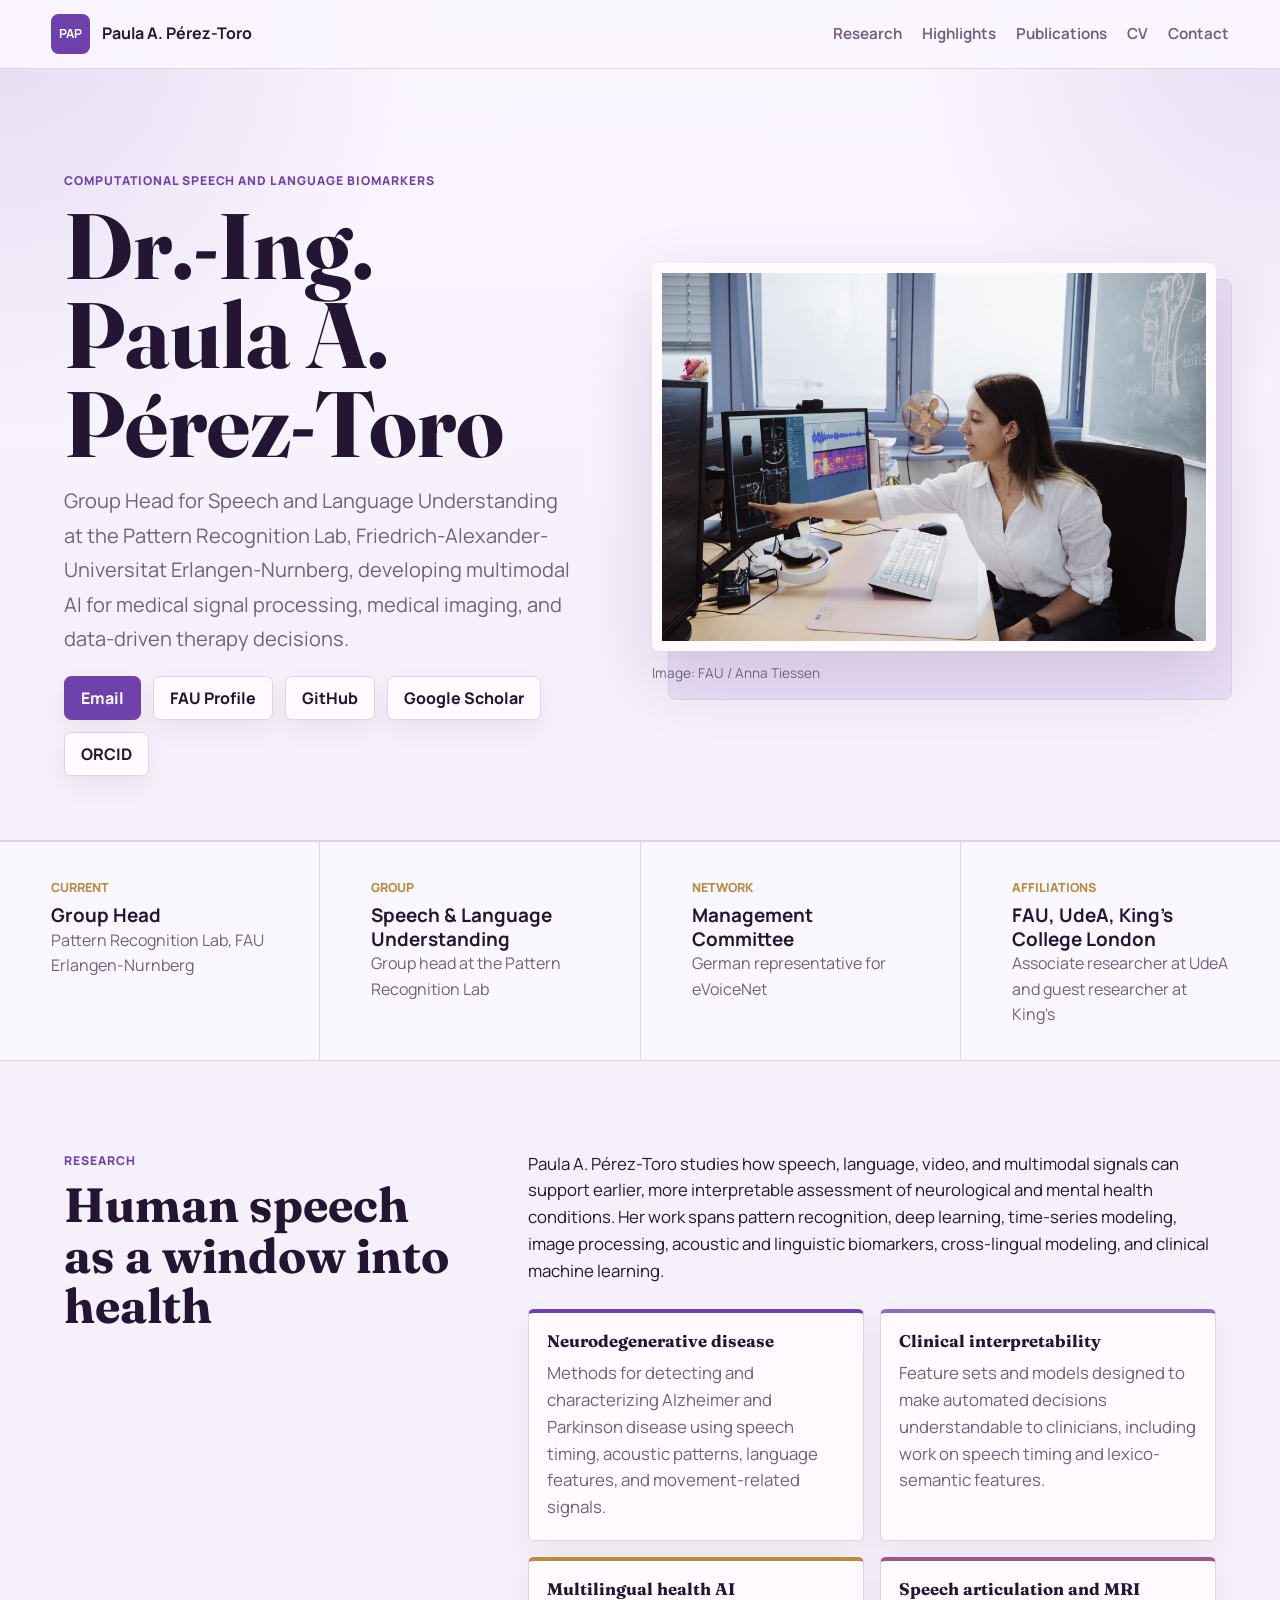
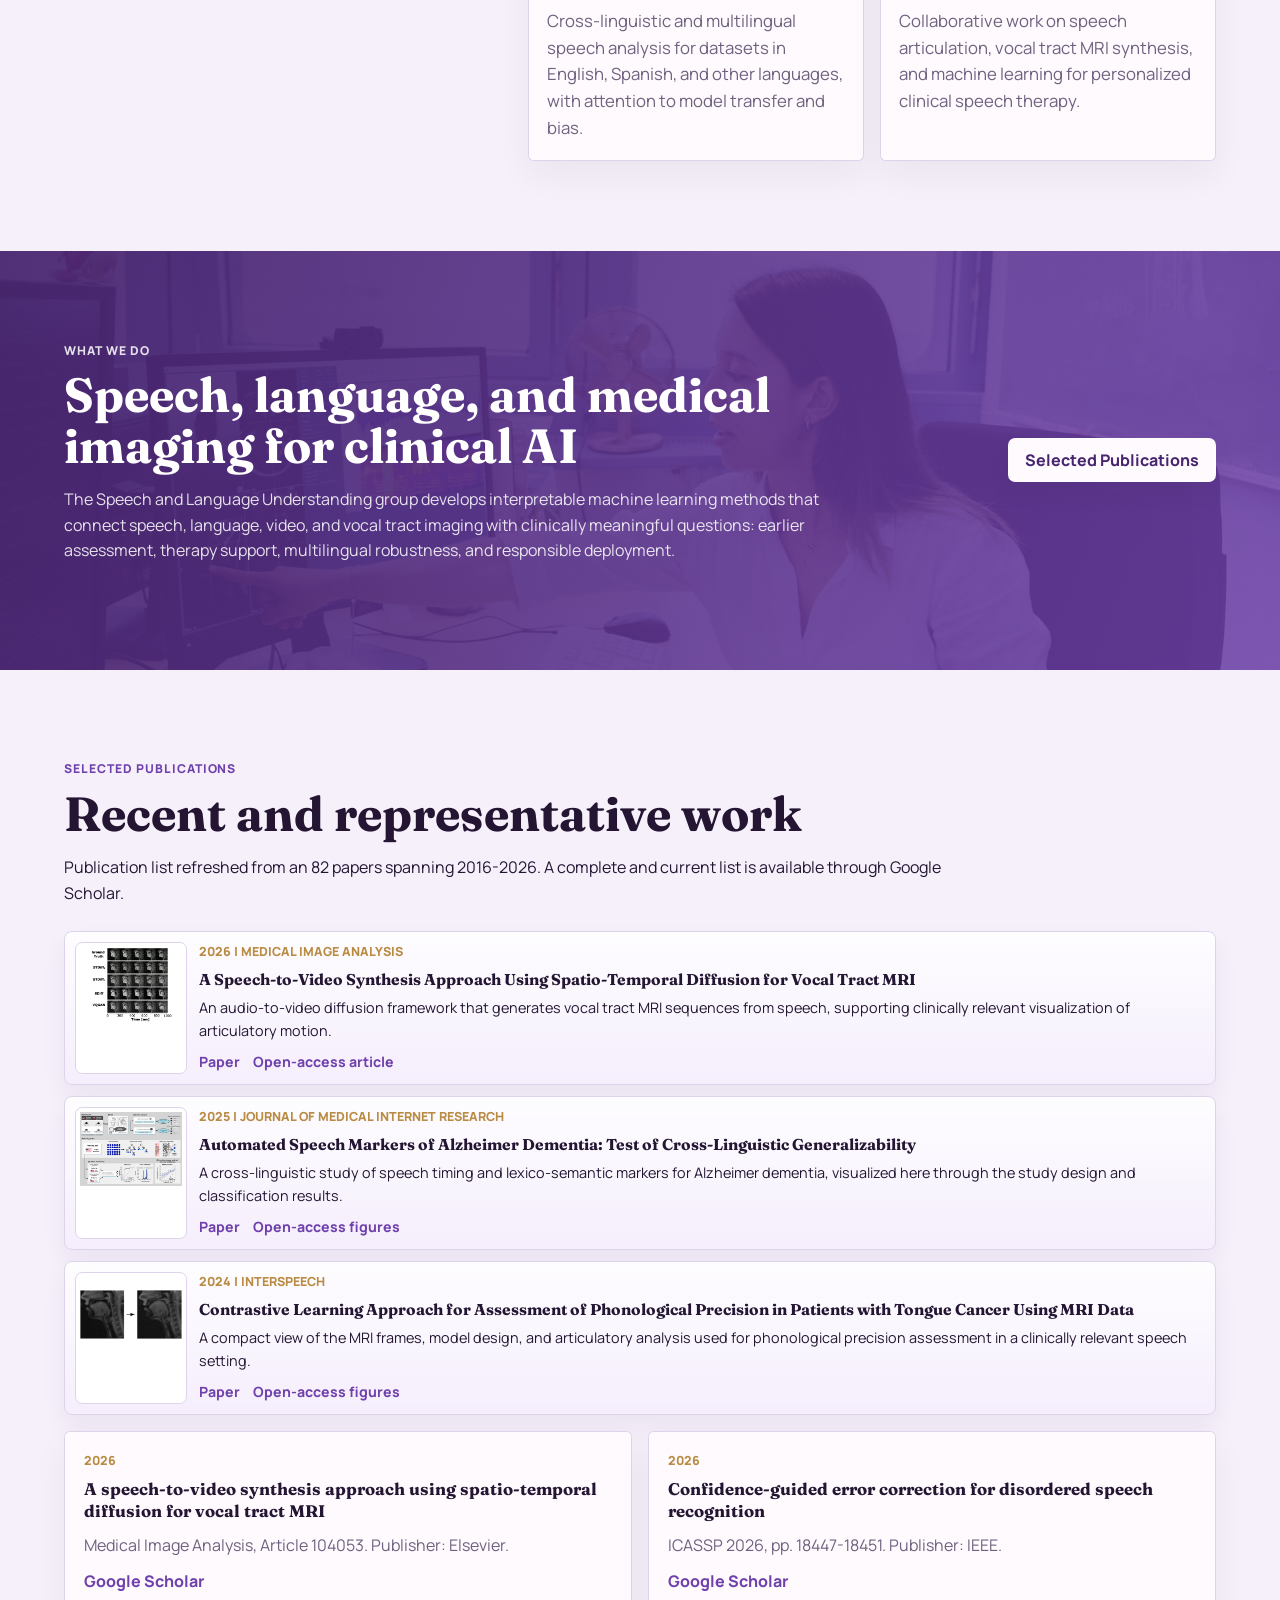
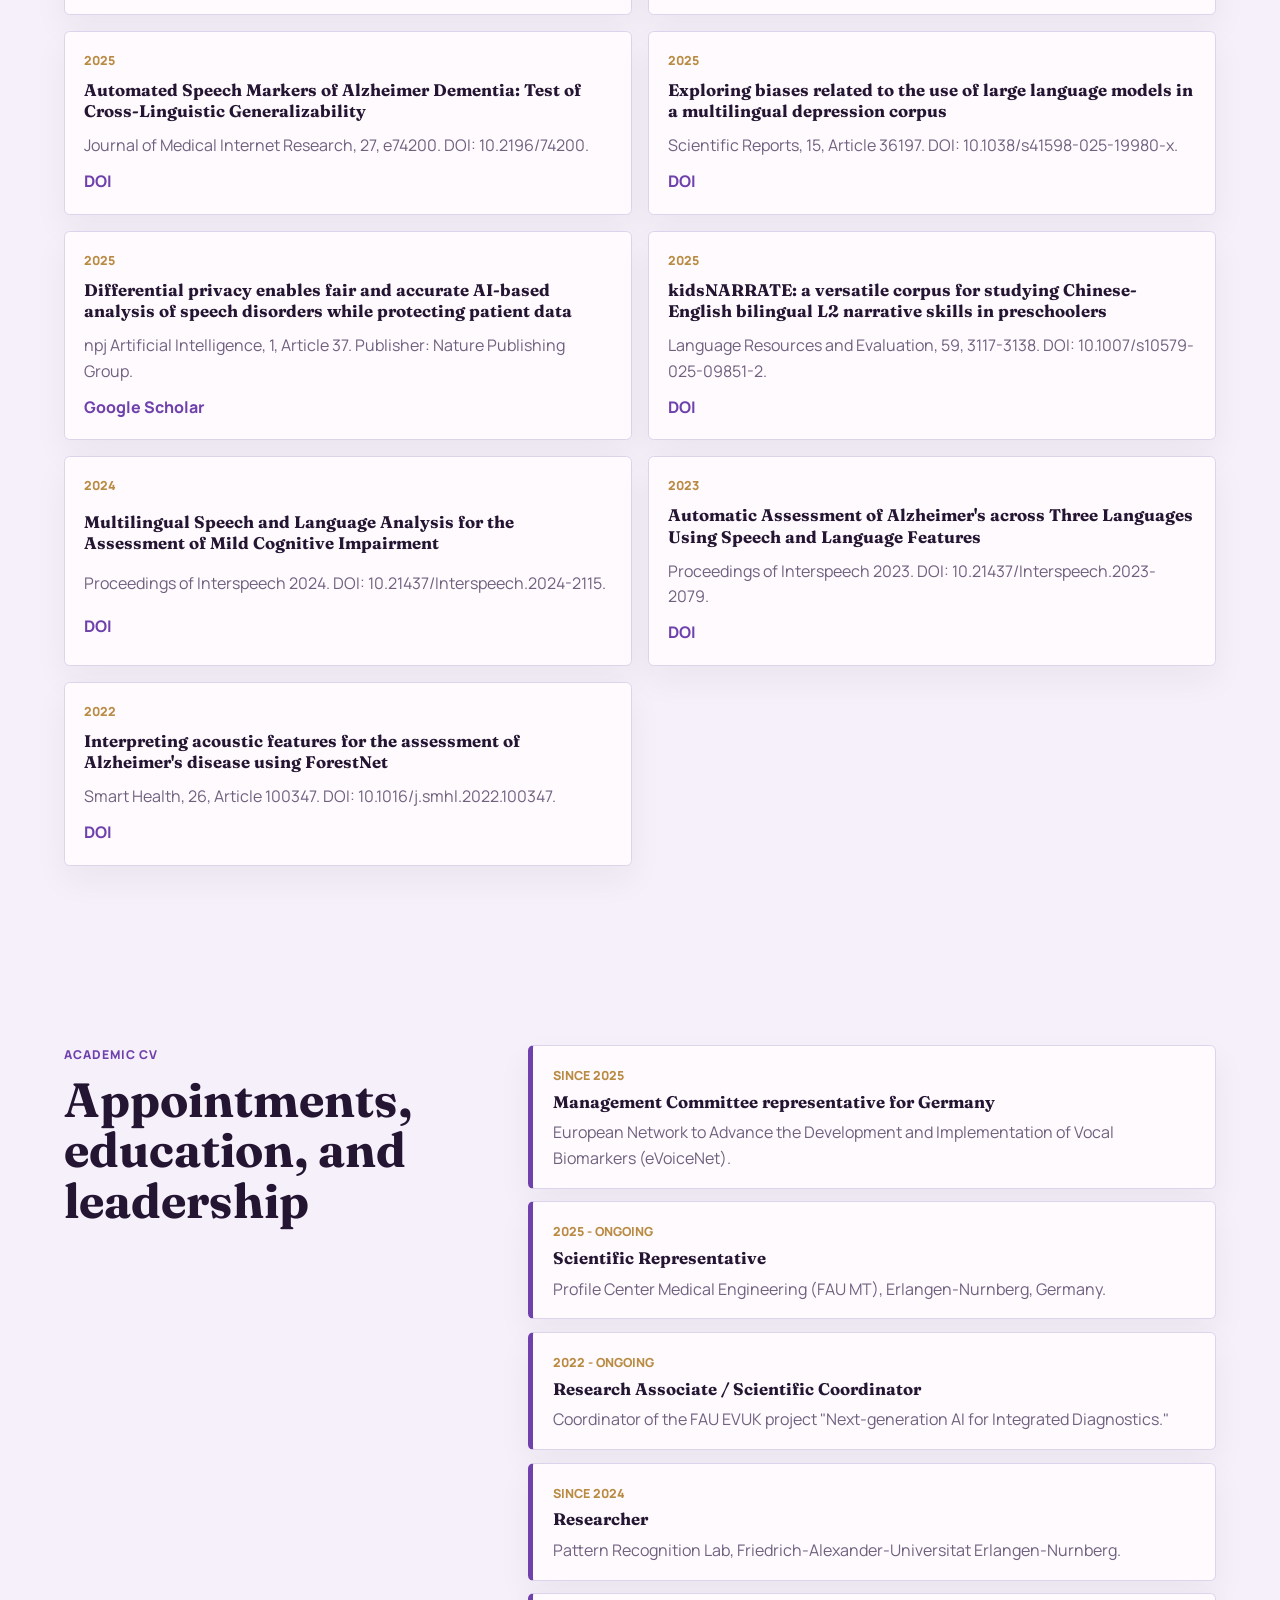
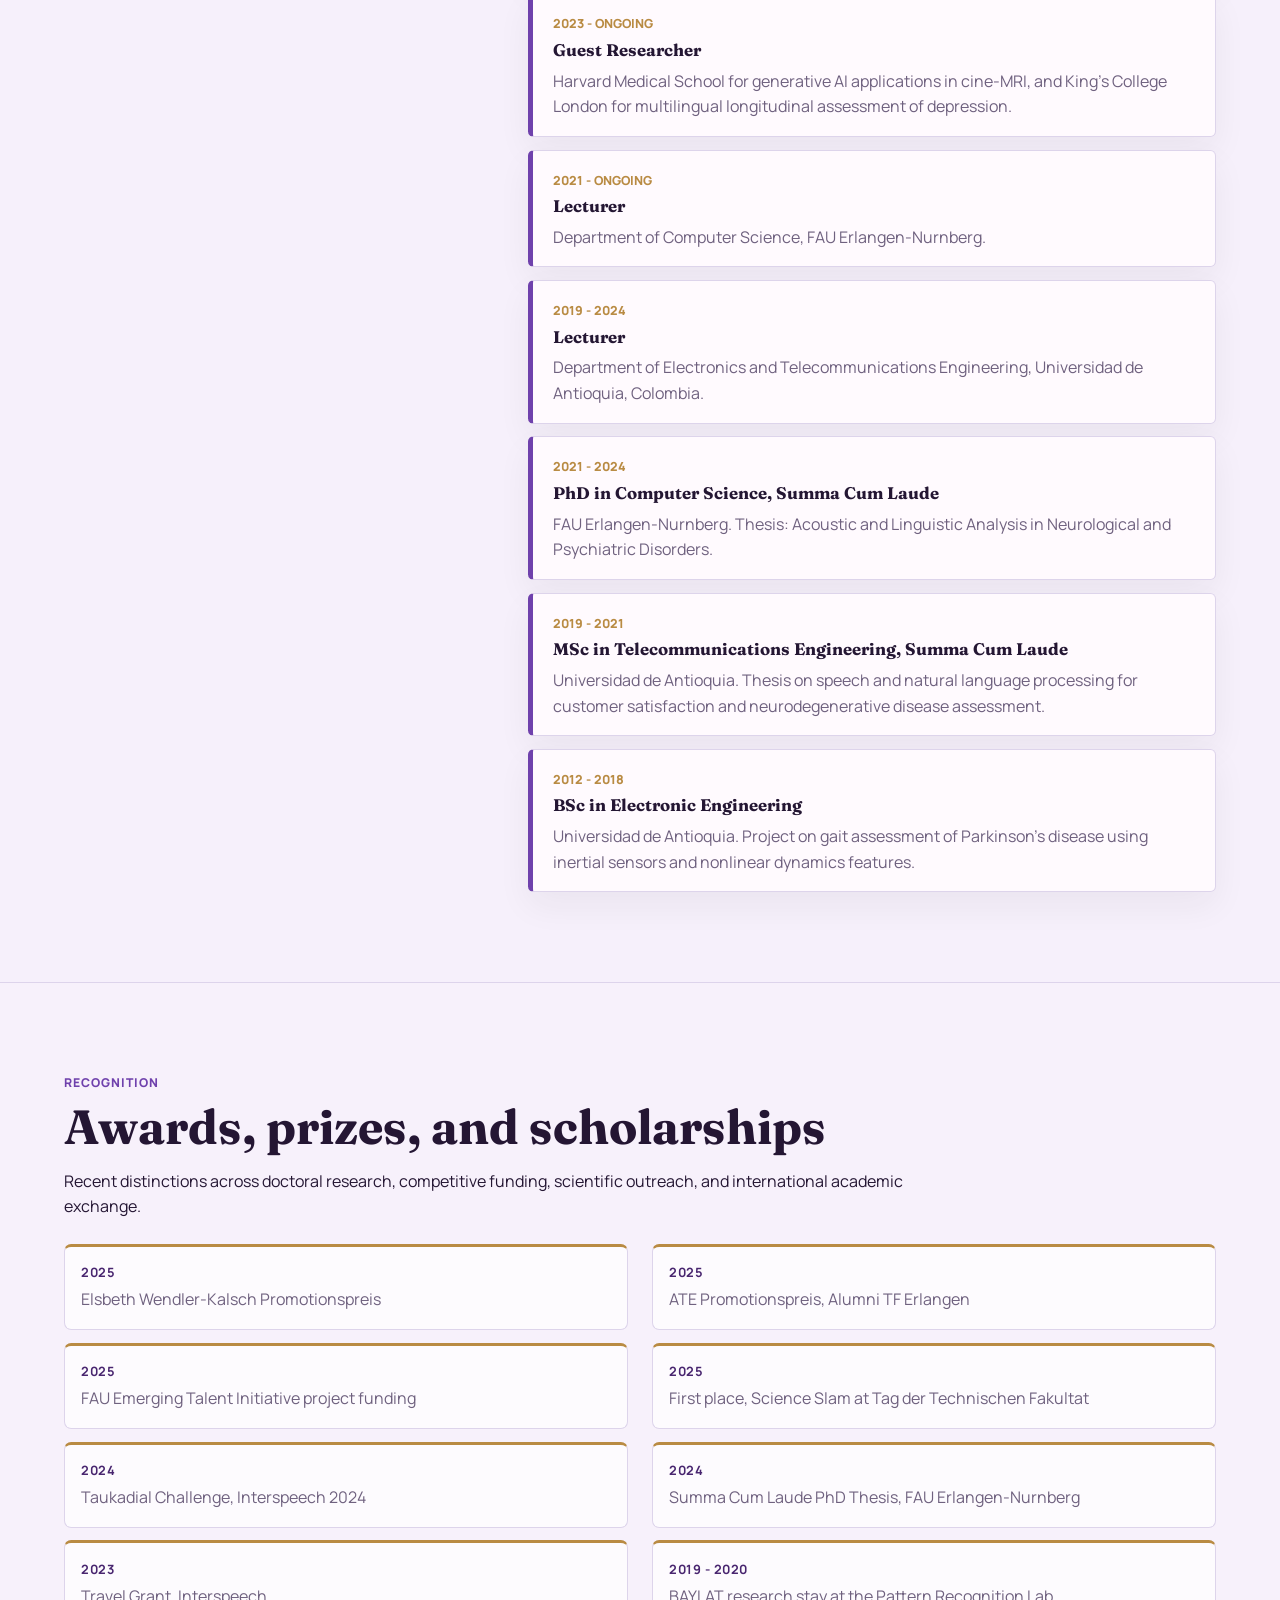
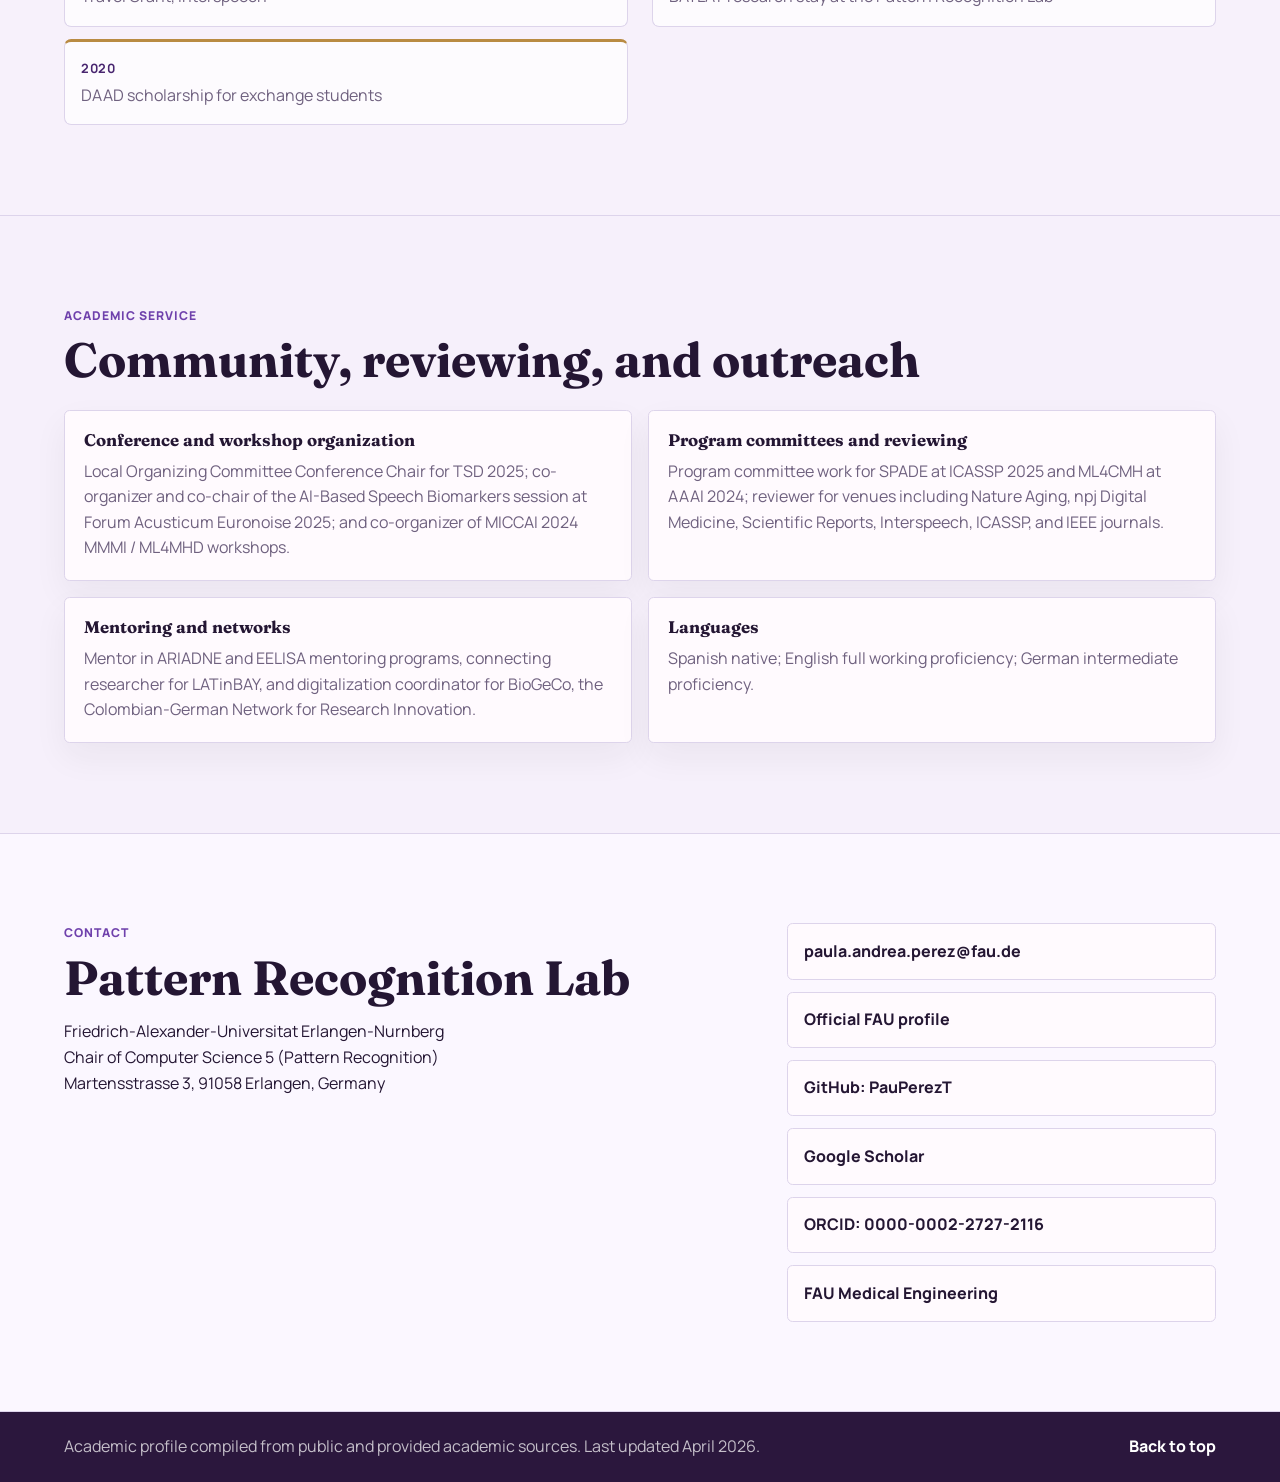
==== commit 89c7b1b2: "Move awards section after CV" ====
--- a/index.html
+++ b/index.html
@@ -174,6 +174,201 @@
         <a class="button light" href="#publication-highlights">Selected Publications</a>
       </section>
 
+      <section class="section" id="publications" aria-labelledby="publications-title">
+        <div class="section-heading">
+          <p class="eyebrow">Selected publications</p>
+          <h2 id="publications-title">Recent and representative work</h2>
+          <p>
+            Publication list refreshed from an 82 papers spanning 2016-2026.
+            A complete and current list is available through Google Scholar.
+          </p>
+        </div>
+        <div class="publication-showcase" id="publication-highlights">
+          <article class="showcase-card">
+            <div class="showcase-gallery showcase-gallery-one">
+              <a class="gallery-tile" href="https://doi.org/10.1016/j.media.2026.104053">
+                <img
+                  src="assets/paper-media-2026.png"
+                  alt="Publication thumbnail for the Medical Image Analysis vocal tract MRI paper"
+                />
+              </a>
+            </div>
+            <div class="showcase-copy">
+              <p class="showcase-meta">2026 | Medical Image Analysis</p>
+              <h3>A Speech-to-Video Synthesis Approach Using Spatio-Temporal Diffusion for Vocal Tract MRI</h3>
+              <p>
+                An audio-to-video diffusion framework that generates vocal tract MRI sequences from
+                speech, supporting clinically relevant visualization of articulatory motion.
+              </p>
+              <div class="showcase-links">
+                <a href="https://doi.org/10.1016/j.media.2026.104053">Paper</a>
+                <a href="https://www.sciencedirect.com/science/article/pii/S1361841526001210">Open-access article</a>
+              </div>
+            </div>
+          </article>
+          <article class="showcase-card">
+            <div class="showcase-gallery showcase-gallery-one">
+              <a class="gallery-tile" href="https://doi.org/10.2196/74200">
+                <img
+                  src="assets/paper-alzheimer-study-design.jpg"
+                  alt="Study design figure for automated speech markers of Alzheimer dementia"
+                />
+              </a>
+            </div>
+            <div class="showcase-copy">
+              <p class="showcase-meta">2025 | Journal of Medical Internet Research</p>
+              <h3>Automated Speech Markers of Alzheimer Dementia: Test of Cross-Linguistic Generalizability</h3>
+              <p>
+                A cross-linguistic study of speech timing and lexico-semantic markers for
+                Alzheimer dementia, visualized here through the study design and classification
+                results.
+              </p>
+              <div class="showcase-links">
+                <a href="https://doi.org/10.2196/74200">Paper</a>
+                <a href="https://pmc.ncbi.nlm.nih.gov/articles/PMC12572752/">Open-access figures</a>
+              </div>
+            </div>
+          </article>
+          <article class="showcase-card">
+            <div class="showcase-gallery showcase-gallery-one">
+              <a class="gallery-tile" href="https://pmc.ncbi.nlm.nih.gov/articles/PMC11671147/">
+                <img
+                  src="assets/paper-mri-frames.jpg"
+                  alt="MRI frames showing tongue motion during speech production"
+                />
+              </a>
+            </div>
+            <div class="showcase-copy">
+              <p class="showcase-meta">2024 | Interspeech</p>
+              <h3>Contrastive Learning Approach for Assessment of Phonological Precision in Patients with Tongue Cancer Using MRI Data</h3>
+              <p>
+                A compact view of the MRI frames, model design, and articulatory analysis used for
+                phonological precision assessment in a clinically relevant speech setting.
+              </p>
+              <div class="showcase-links">
+                <a href="https://doi.org/10.21437/Interspeech.2024-2236">Paper</a>
+                <a href="https://pmc.ncbi.nlm.nih.gov/articles/PMC11671147/">Open-access figures</a>
+              </div>
+            </div>
+          </article>
+        </div>
+        <div class="publication-list">
+          <article>
+            <time>2026</time>
+            <h3>A speech-to-video synthesis approach using spatio-temporal diffusion for vocal tract MRI</h3>
+            <p>Medical Image Analysis, Article 104053. Publisher: Elsevier.</p>
+            <a href="https://scholar.google.com/citations?user=9IgSau8AAAAJ&amp;hl=en">Google Scholar</a>
+          </article>
+          <article>
+            <time>2026</time>
+            <h3>Confidence-guided error correction for disordered speech recognition</h3>
+            <p>ICASSP 2026, pp. 18447-18451. Publisher: IEEE.</p>
+            <a href="https://scholar.google.com/citations?user=9IgSau8AAAAJ&amp;hl=en">Google Scholar</a>
+          </article>
+          <article>
+            <time>2025</time>
+            <h3>Automated Speech Markers of Alzheimer Dementia: Test of Cross-Linguistic Generalizability</h3>
+            <p>Journal of Medical Internet Research, 27, e74200. DOI: 10.2196/74200.</p>
+            <a href="https://doi.org/10.2196/74200">DOI</a>
+          </article>
+          <article>
+            <time>2025</time>
+            <h3>Exploring biases related to the use of large language models in a multilingual depression corpus</h3>
+            <p>Scientific Reports, 15, Article 36197. DOI: 10.1038/s41598-025-19980-x.</p>
+            <a href="https://doi.org/10.1038/s41598-025-19980-x">DOI</a>
+          </article>
+          <article>
+            <time>2025</time>
+            <h3>Differential privacy enables fair and accurate AI-based analysis of speech disorders while protecting patient data</h3>
+            <p>npj Artificial Intelligence, 1, Article 37. Publisher: Nature Publishing Group.</p>
+            <a href="https://scholar.google.com/citations?user=9IgSau8AAAAJ&amp;hl=en">Google Scholar</a>
+          </article>
+          <article>
+            <time>2025</time>
+            <h3>kidsNARRATE: a versatile corpus for studying Chinese-English bilingual L2 narrative skills in preschoolers</h3>
+            <p>Language Resources and Evaluation, 59, 3117-3138. DOI: 10.1007/s10579-025-09851-2.</p>
+            <a href="https://doi.org/10.1007/s10579-025-09851-2">DOI</a>
+          </article>
+          <article>
+            <time>2024</time>
+            <h3>Multilingual Speech and Language Analysis for the Assessment of Mild Cognitive Impairment</h3>
+            <p>Proceedings of Interspeech 2024. DOI: 10.21437/Interspeech.2024-2115.</p>
+            <a href="https://doi.org/10.21437/Interspeech.2024-2115">DOI</a>
+          </article>
+          <article>
+            <time>2023</time>
+            <h3>Automatic Assessment of Alzheimer's across Three Languages Using Speech and Language Features</h3>
+            <p>Proceedings of Interspeech 2023. DOI: 10.21437/Interspeech.2023-2079.</p>
+            <a href="https://doi.org/10.21437/Interspeech.2023-2079">DOI</a>
+          </article>
+          <article>
+            <time>2022</time>
+            <h3>Interpreting acoustic features for the assessment of Alzheimer's disease using ForestNet</h3>
+            <p>Smart Health, 26, Article 100347. DOI: 10.1016/j.smhl.2022.100347.</p>
+            <a href="https://doi.org/10.1016/j.smhl.2022.100347">DOI</a>
+          </article>
+        </div>
+      </section>
+
+      <section class="section two-column" id="cv" aria-labelledby="cv-title">
+        <div>
+          <p class="eyebrow">Academic CV</p>
+          <h2 id="cv-title">Appointments, education, and leadership</h2>
+        </div>
+        <div class="timeline">
+          <article>
+            <span>Since 2025</span>
+            <h3>Management Committee representative for Germany</h3>
+            <p>European Network to Advance the Development and Implementation of Vocal Biomarkers (eVoiceNet).</p>
+          </article>
+          <article>
+            <span>2025 - ongoing</span>
+            <h3>Scientific Representative</h3>
+            <p>Profile Center Medical Engineering (FAU MT), Erlangen-Nurnberg, Germany.</p>
+          </article>
+          <article>
+            <span>2022 - ongoing</span>
+            <h3>Research Associate / Scientific Coordinator</h3>
+            <p>Coordinator of the FAU EVUK project "Next-generation AI for Integrated Diagnostics."</p>
+          </article>
+          <article>
+            <span>Since 2024</span>
+            <h3>Researcher</h3>
+            <p>Pattern Recognition Lab, Friedrich-Alexander-Universitat Erlangen-Nurnberg.</p>
+          </article>
+          <article>
+            <span>2023 - ongoing</span>
+            <h3>Guest Researcher</h3>
+            <p>Harvard Medical School for generative AI applications in cine-MRI, and King's College London for multilingual longitudinal assessment of depression.</p>
+          </article>
+          <article>
+            <span>2021 - ongoing</span>
+            <h3>Lecturer</h3>
+            <p>Department of Computer Science, FAU Erlangen-Nurnberg.</p>
+          </article>
+          <article>
+            <span>2019 - 2024</span>
+            <h3>Lecturer</h3>
+            <p>Department of Electronics and Telecommunications Engineering, Universidad de Antioquia, Colombia.</p>
+          </article>
+          <article>
+            <span>2021 - 2024</span>
+            <h3>PhD in Computer Science, Summa Cum Laude</h3>
+            <p>FAU Erlangen-Nurnberg. Thesis: Acoustic and Linguistic Analysis in Neurological and Psychiatric Disorders.</p>
+          </article>
+          <article>
+            <span>2019 - 2021</span>
+            <h3>MSc in Telecommunications Engineering, Summa Cum Laude</h3>
+            <p>Universidad de Antioquia. Thesis on speech and natural language processing for customer satisfaction and neurodegenerative disease assessment.</p>
+          </article>
+          <article>
+            <span>2012 - 2018</span>
+            <h3>BSc in Electronic Engineering</h3>
+            <p>Universidad de Antioquia. Project on gait assessment of Parkinson's disease using inertial sensors and nonlinear dynamics features.</p>
+          </article>
+        </div>
+      </section>
+
       <section class="section awards" aria-labelledby="awards-title">
         <div class="section-heading">
           <p class="eyebrow">Recognition</p>
@@ -196,201 +391,6 @@
         </ul>
       </section>
 
-      <section class="section" id="publications" aria-labelledby="publications-title">
-        <div class="section-heading">
-          <p class="eyebrow">Selected publications</p>
-          <h2 id="publications-title">Recent and representative work</h2>
-          <p>
-            Publication list refreshed from an 82 papers spanning 2016-2026.
-            A complete and current list is available through Google Scholar.
-          </p>
-        </div>
-        <div class="publication-showcase" id="publication-highlights">
-          <article class="showcase-card">
-            <div class="showcase-gallery showcase-gallery-one">
-              <a class="gallery-tile" href="https://doi.org/10.1016/j.media.2026.104053">
-                <img
-                  src="assets/paper-media-2026.png"
-                  alt="Publication thumbnail for the Medical Image Analysis vocal tract MRI paper"
-                />
-              </a>
-            </div>
-            <div class="showcase-copy">
-              <p class="showcase-meta">2026 | Medical Image Analysis</p>
-              <h3>A Speech-to-Video Synthesis Approach Using Spatio-Temporal Diffusion for Vocal Tract MRI</h3>
-              <p>
-                An audio-to-video diffusion framework that generates vocal tract MRI sequences from
-                speech, supporting clinically relevant visualization of articulatory motion.
-              </p>
-              <div class="showcase-links">
-                <a href="https://doi.org/10.1016/j.media.2026.104053">Paper</a>
-                <a href="https://www.sciencedirect.com/science/article/pii/S1361841526001210">Open-access article</a>
-              </div>
-            </div>
-          </article>
-          <article class="showcase-card">
-            <div class="showcase-gallery showcase-gallery-one">
-              <a class="gallery-tile" href="https://doi.org/10.2196/74200">
-                <img
-                  src="assets/paper-alzheimer-study-design.jpg"
-                  alt="Study design figure for automated speech markers of Alzheimer dementia"
-                />
-              </a>
-            </div>
-            <div class="showcase-copy">
-              <p class="showcase-meta">2025 | Journal of Medical Internet Research</p>
-              <h3>Automated Speech Markers of Alzheimer Dementia: Test of Cross-Linguistic Generalizability</h3>
-              <p>
-                A cross-linguistic study of speech timing and lexico-semantic markers for
-                Alzheimer dementia, visualized here through the study design and classification
-                results.
-              </p>
-              <div class="showcase-links">
-                <a href="https://doi.org/10.2196/74200">Paper</a>
-                <a href="https://pmc.ncbi.nlm.nih.gov/articles/PMC12572752/">Open-access figures</a>
-              </div>
-            </div>
-          </article>
-          <article class="showcase-card">
-            <div class="showcase-gallery showcase-gallery-one">
-              <a class="gallery-tile" href="https://pmc.ncbi.nlm.nih.gov/articles/PMC11671147/">
-                <img
-                  src="assets/paper-mri-frames.jpg"
-                  alt="MRI frames showing tongue motion during speech production"
-                />
-              </a>
-            </div>
-            <div class="showcase-copy">
-              <p class="showcase-meta">2024 | Interspeech</p>
-              <h3>Contrastive Learning Approach for Assessment of Phonological Precision in Patients with Tongue Cancer Using MRI Data</h3>
-              <p>
-                A compact view of the MRI frames, model design, and articulatory analysis used for
-                phonological precision assessment in a clinically relevant speech setting.
-              </p>
-              <div class="showcase-links">
-                <a href="https://doi.org/10.21437/Interspeech.2024-2236">Paper</a>
-                <a href="https://pmc.ncbi.nlm.nih.gov/articles/PMC11671147/">Open-access figures</a>
-              </div>
-            </div>
-          </article>
-        </div>
-        <div class="publication-list">
-          <article>
-            <time>2026</time>
-            <h3>A speech-to-video synthesis approach using spatio-temporal diffusion for vocal tract MRI</h3>
-            <p>Medical Image Analysis, Article 104053. Publisher: Elsevier.</p>
-            <a href="https://scholar.google.com/citations?user=9IgSau8AAAAJ&amp;hl=en">Google Scholar</a>
-          </article>
-          <article>
-            <time>2026</time>
-            <h3>Confidence-guided error correction for disordered speech recognition</h3>
-            <p>ICASSP 2026, pp. 18447-18451. Publisher: IEEE.</p>
-            <a href="https://scholar.google.com/citations?user=9IgSau8AAAAJ&amp;hl=en">Google Scholar</a>
-          </article>
-          <article>
-            <time>2025</time>
-            <h3>Automated Speech Markers of Alzheimer Dementia: Test of Cross-Linguistic Generalizability</h3>
-            <p>Journal of Medical Internet Research, 27, e74200. DOI: 10.2196/74200.</p>
-            <a href="https://doi.org/10.2196/74200">DOI</a>
-          </article>
-          <article>
-            <time>2025</time>
-            <h3>Exploring biases related to the use of large language models in a multilingual depression corpus</h3>
-            <p>Scientific Reports, 15, Article 36197. DOI: 10.1038/s41598-025-19980-x.</p>
-            <a href="https://doi.org/10.1038/s41598-025-19980-x">DOI</a>
-          </article>
-          <article>
-            <time>2025</time>
-            <h3>Differential privacy enables fair and accurate AI-based analysis of speech disorders while protecting patient data</h3>
-            <p>npj Artificial Intelligence, 1, Article 37. Publisher: Nature Publishing Group.</p>
-            <a href="https://scholar.google.com/citations?user=9IgSau8AAAAJ&amp;hl=en">Google Scholar</a>
-          </article>
-          <article>
-            <time>2025</time>
-            <h3>kidsNARRATE: a versatile corpus for studying Chinese-English bilingual L2 narrative skills in preschoolers</h3>
-            <p>Language Resources and Evaluation, 59, 3117-3138. DOI: 10.1007/s10579-025-09851-2.</p>
-            <a href="https://doi.org/10.1007/s10579-025-09851-2">DOI</a>
-          </article>
-          <article>
-            <time>2024</time>
-            <h3>Multilingual Speech and Language Analysis for the Assessment of Mild Cognitive Impairment</h3>
-            <p>Proceedings of Interspeech 2024. DOI: 10.21437/Interspeech.2024-2115.</p>
-            <a href="https://doi.org/10.21437/Interspeech.2024-2115">DOI</a>
-          </article>
-          <article>
-            <time>2023</time>
-            <h3>Automatic Assessment of Alzheimer's across Three Languages Using Speech and Language Features</h3>
-            <p>Proceedings of Interspeech 2023. DOI: 10.21437/Interspeech.2023-2079.</p>
-            <a href="https://doi.org/10.21437/Interspeech.2023-2079">DOI</a>
-          </article>
-          <article>
-            <time>2022</time>
-            <h3>Interpreting acoustic features for the assessment of Alzheimer's disease using ForestNet</h3>
-            <p>Smart Health, 26, Article 100347. DOI: 10.1016/j.smhl.2022.100347.</p>
-            <a href="https://doi.org/10.1016/j.smhl.2022.100347">DOI</a>
-          </article>
-        </div>
-      </section>
-
-      <section class="section two-column" id="cv" aria-labelledby="cv-title">
-        <div>
-          <p class="eyebrow">Academic CV</p>
-          <h2 id="cv-title">Appointments, education, and leadership</h2>
-        </div>
-        <div class="timeline">
-          <article>
-            <span>Since 2025</span>
-            <h3>Management Committee representative for Germany</h3>
-            <p>European Network to Advance the Development and Implementation of Vocal Biomarkers (eVoiceNet).</p>
-          </article>
-          <article>
-            <span>2025 - ongoing</span>
-            <h3>Scientific Representative</h3>
-            <p>Profile Center Medical Engineering (FAU MT), Erlangen-Nurnberg, Germany.</p>
-          </article>
-          <article>
-            <span>2022 - ongoing</span>
-            <h3>Research Associate / Scientific Coordinator</h3>
-            <p>Coordinator of the FAU EVUK project "Next-generation AI for Integrated Diagnostics."</p>
-          </article>
-          <article>
-            <span>Since 2024</span>
-            <h3>Researcher</h3>
-            <p>Pattern Recognition Lab, Friedrich-Alexander-Universitat Erlangen-Nurnberg.</p>
-          </article>
-          <article>
-            <span>2023 - ongoing</span>
-            <h3>Guest Researcher</h3>
-            <p>Harvard Medical School for generative AI applications in cine-MRI, and King's College London for multilingual longitudinal assessment of depression.</p>
-          </article>
-          <article>
-            <span>2021 - ongoing</span>
-            <h3>Lecturer</h3>
-            <p>Department of Computer Science, FAU Erlangen-Nurnberg.</p>
-          </article>
-          <article>
-            <span>2019 - 2024</span>
-            <h3>Lecturer</h3>
-            <p>Department of Electronics and Telecommunications Engineering, Universidad de Antioquia, Colombia.</p>
-          </article>
-          <article>
-            <span>2021 - 2024</span>
-            <h3>PhD in Computer Science, Summa Cum Laude</h3>
-            <p>FAU Erlangen-Nurnberg. Thesis: Acoustic and Linguistic Analysis in Neurological and Psychiatric Disorders.</p>
-          </article>
-          <article>
-            <span>2019 - 2021</span>
-            <h3>MSc in Telecommunications Engineering, Summa Cum Laude</h3>
-            <p>Universidad de Antioquia. Thesis on speech and natural language processing for customer satisfaction and neurodegenerative disease assessment.</p>
-          </article>
-          <article>
-            <span>2012 - 2018</span>
-            <h3>BSc in Electronic Engineering</h3>
-            <p>Universidad de Antioquia. Project on gait assessment of Parkinson's disease using inertial sensors and nonlinear dynamics features.</p>
-          </article>
-        </div>
-      </section>
-
       <section class="section service" aria-labelledby="service-title">
         <div class="section-heading">
           <p class="eyebrow">Academic service</p>
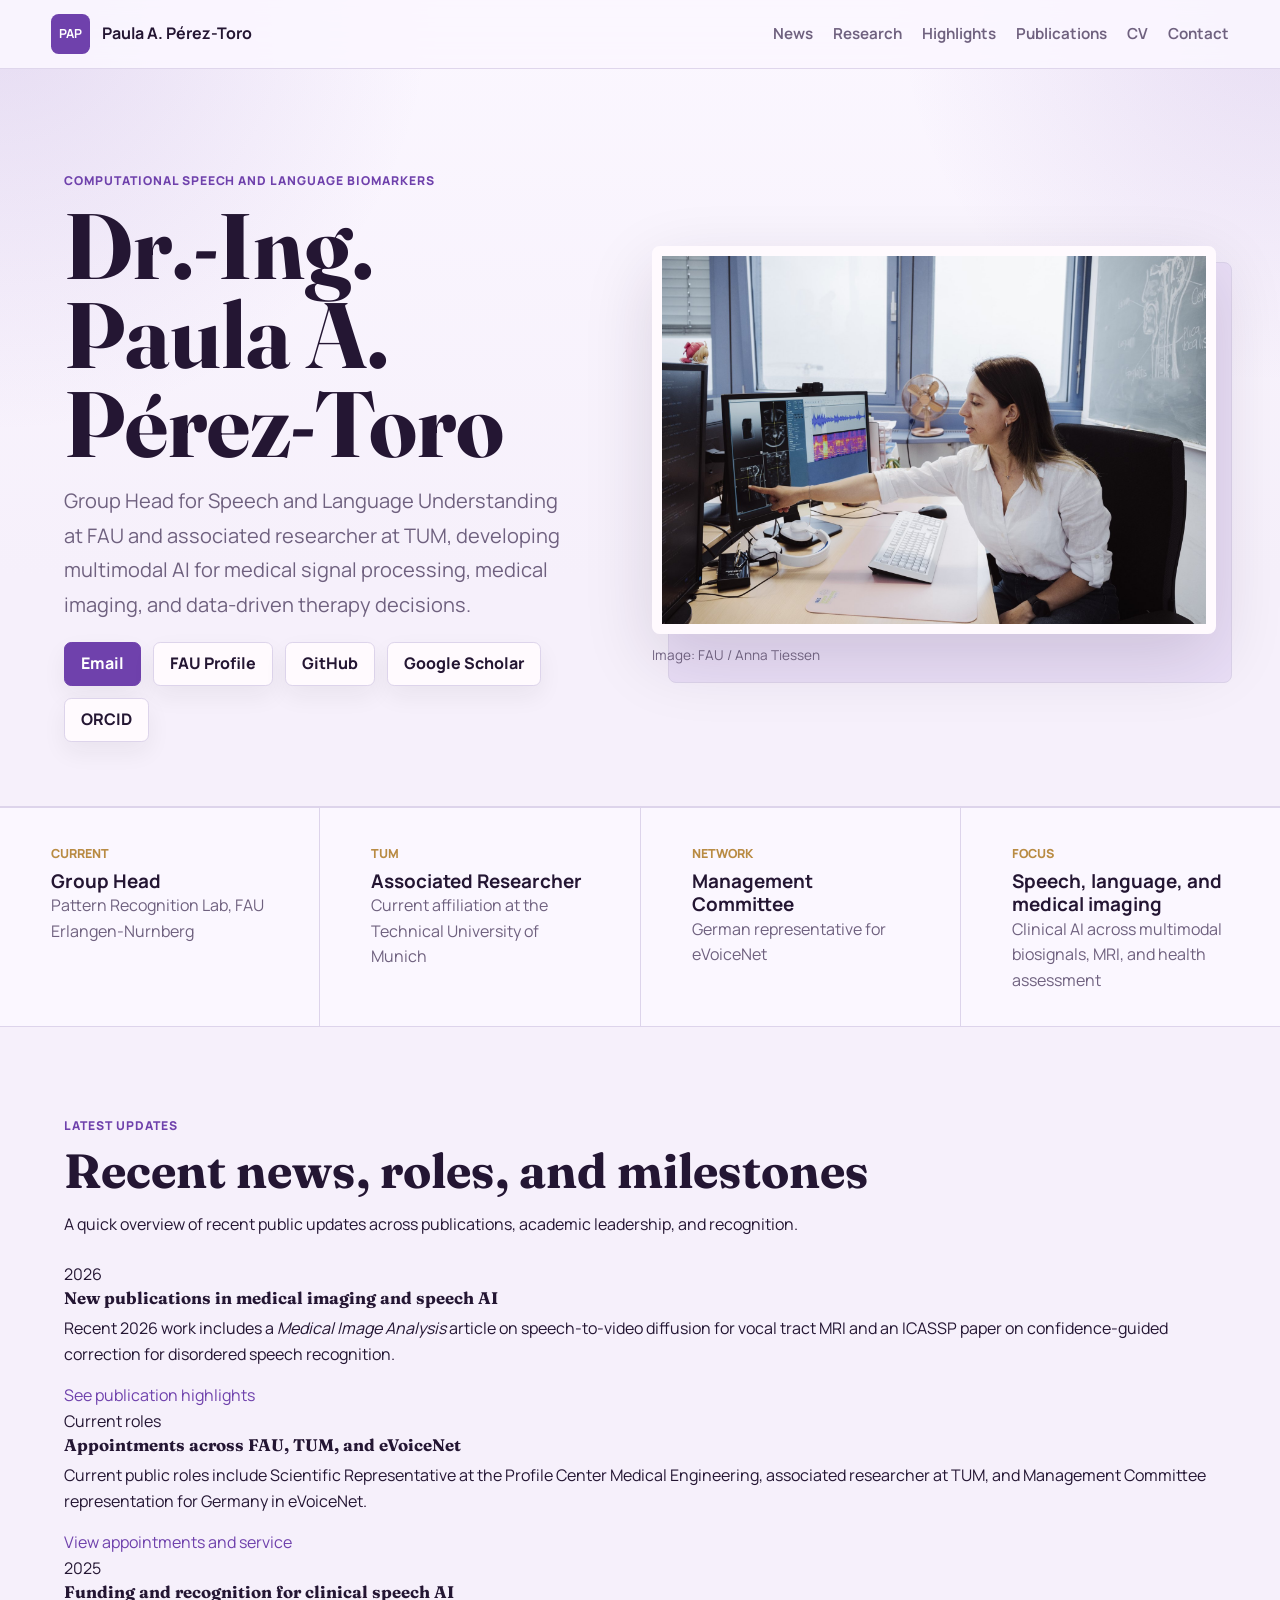
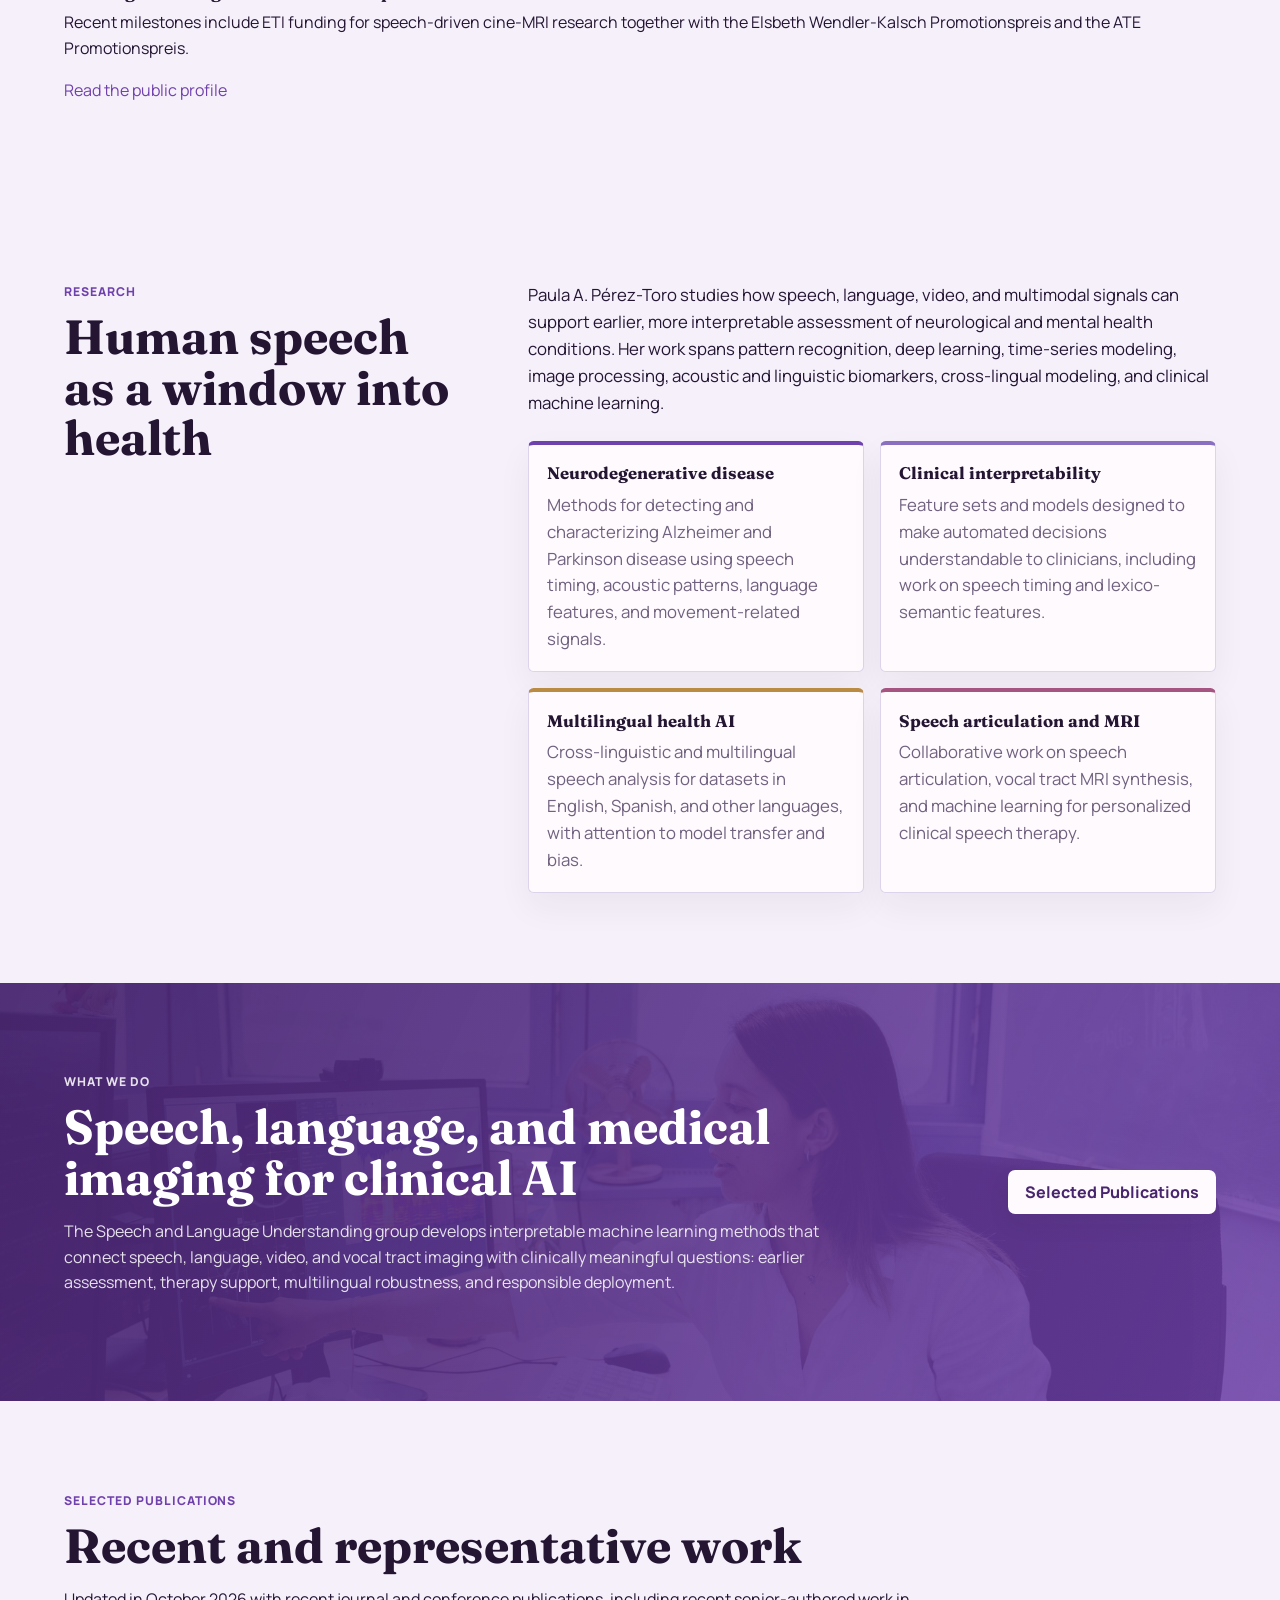
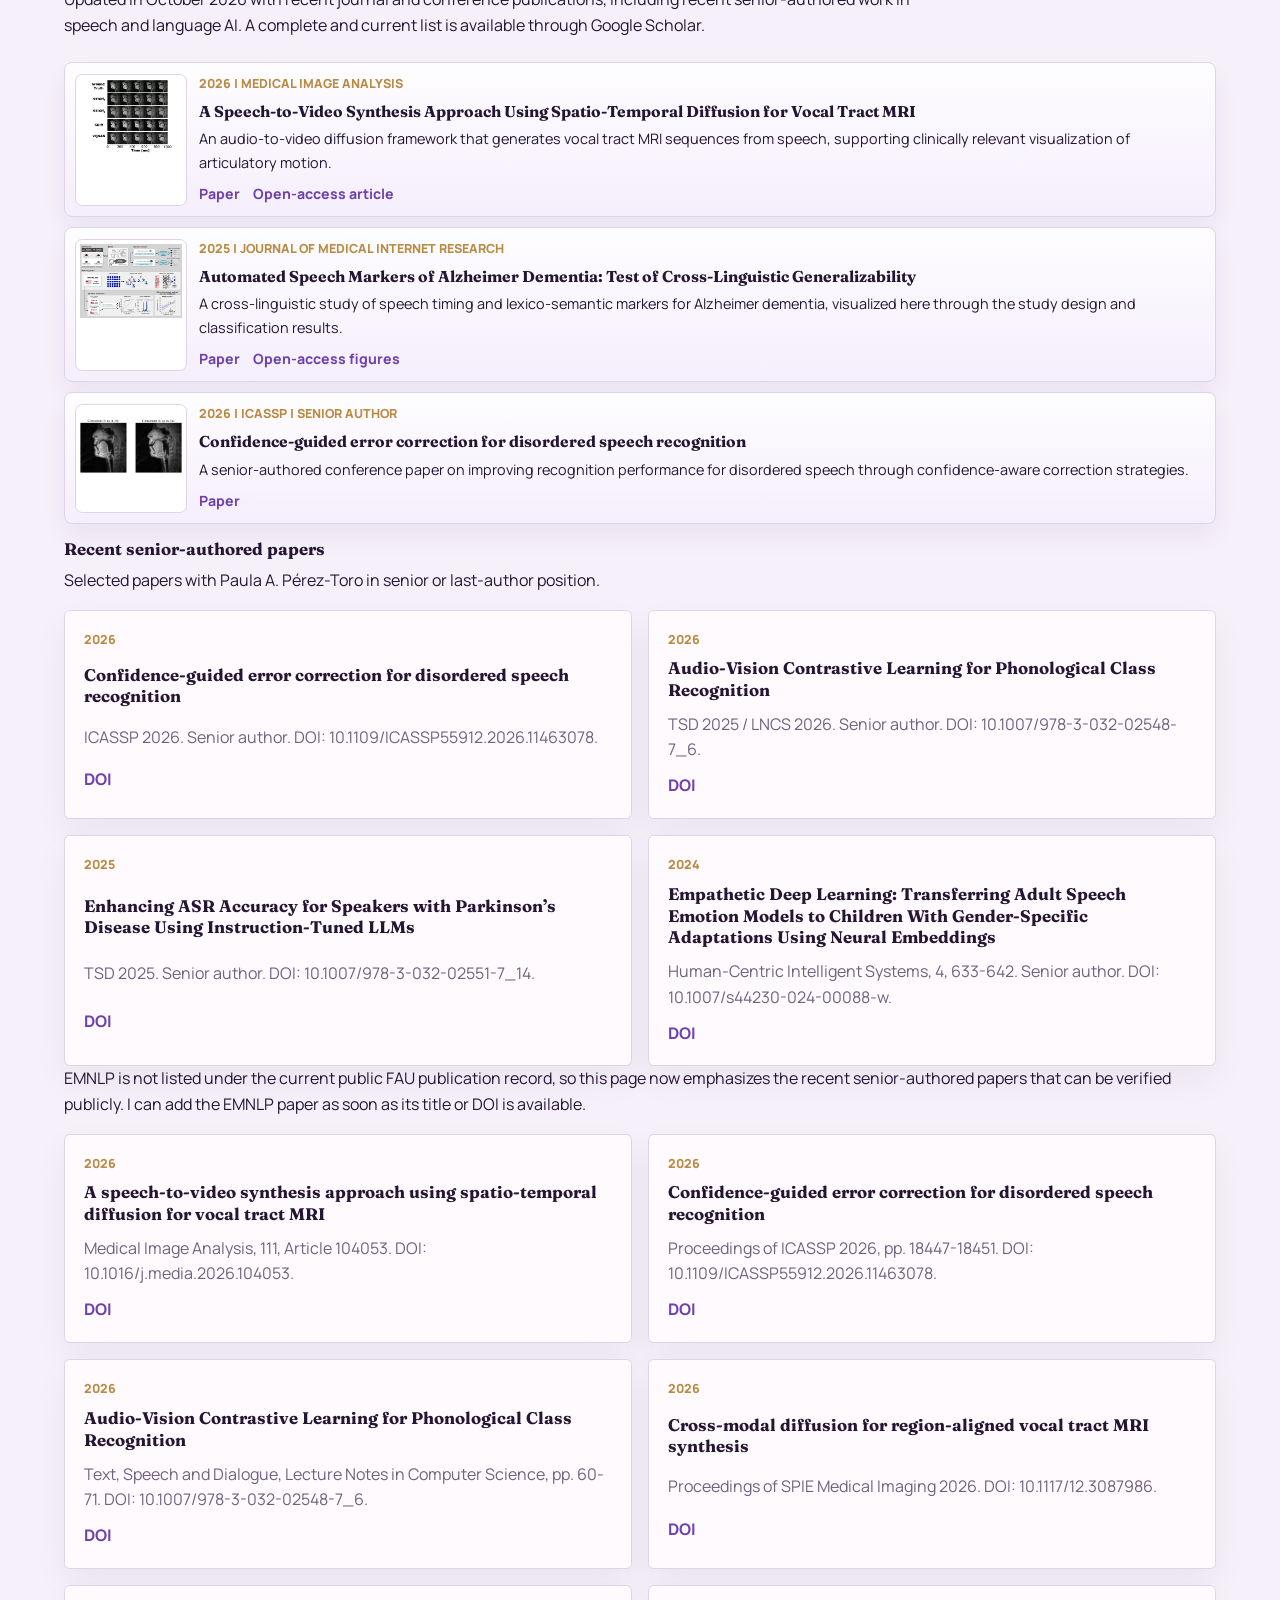
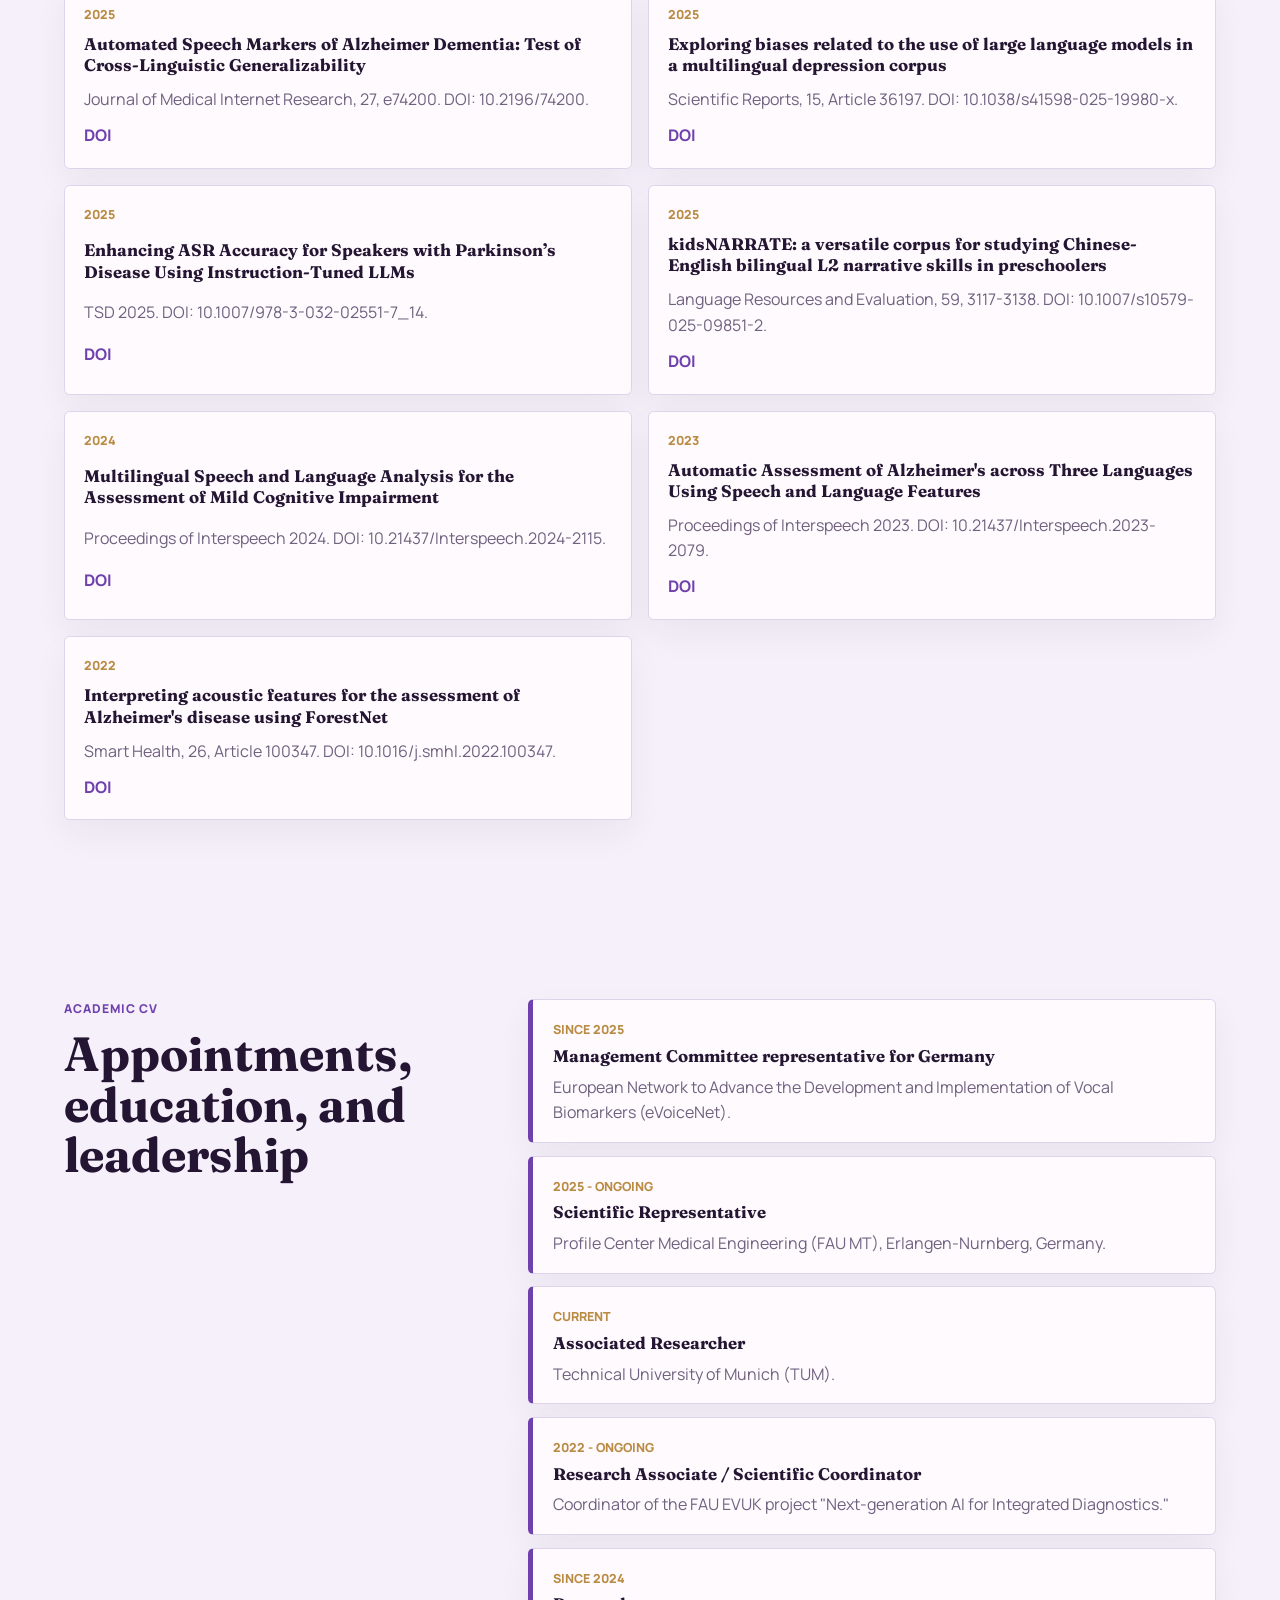
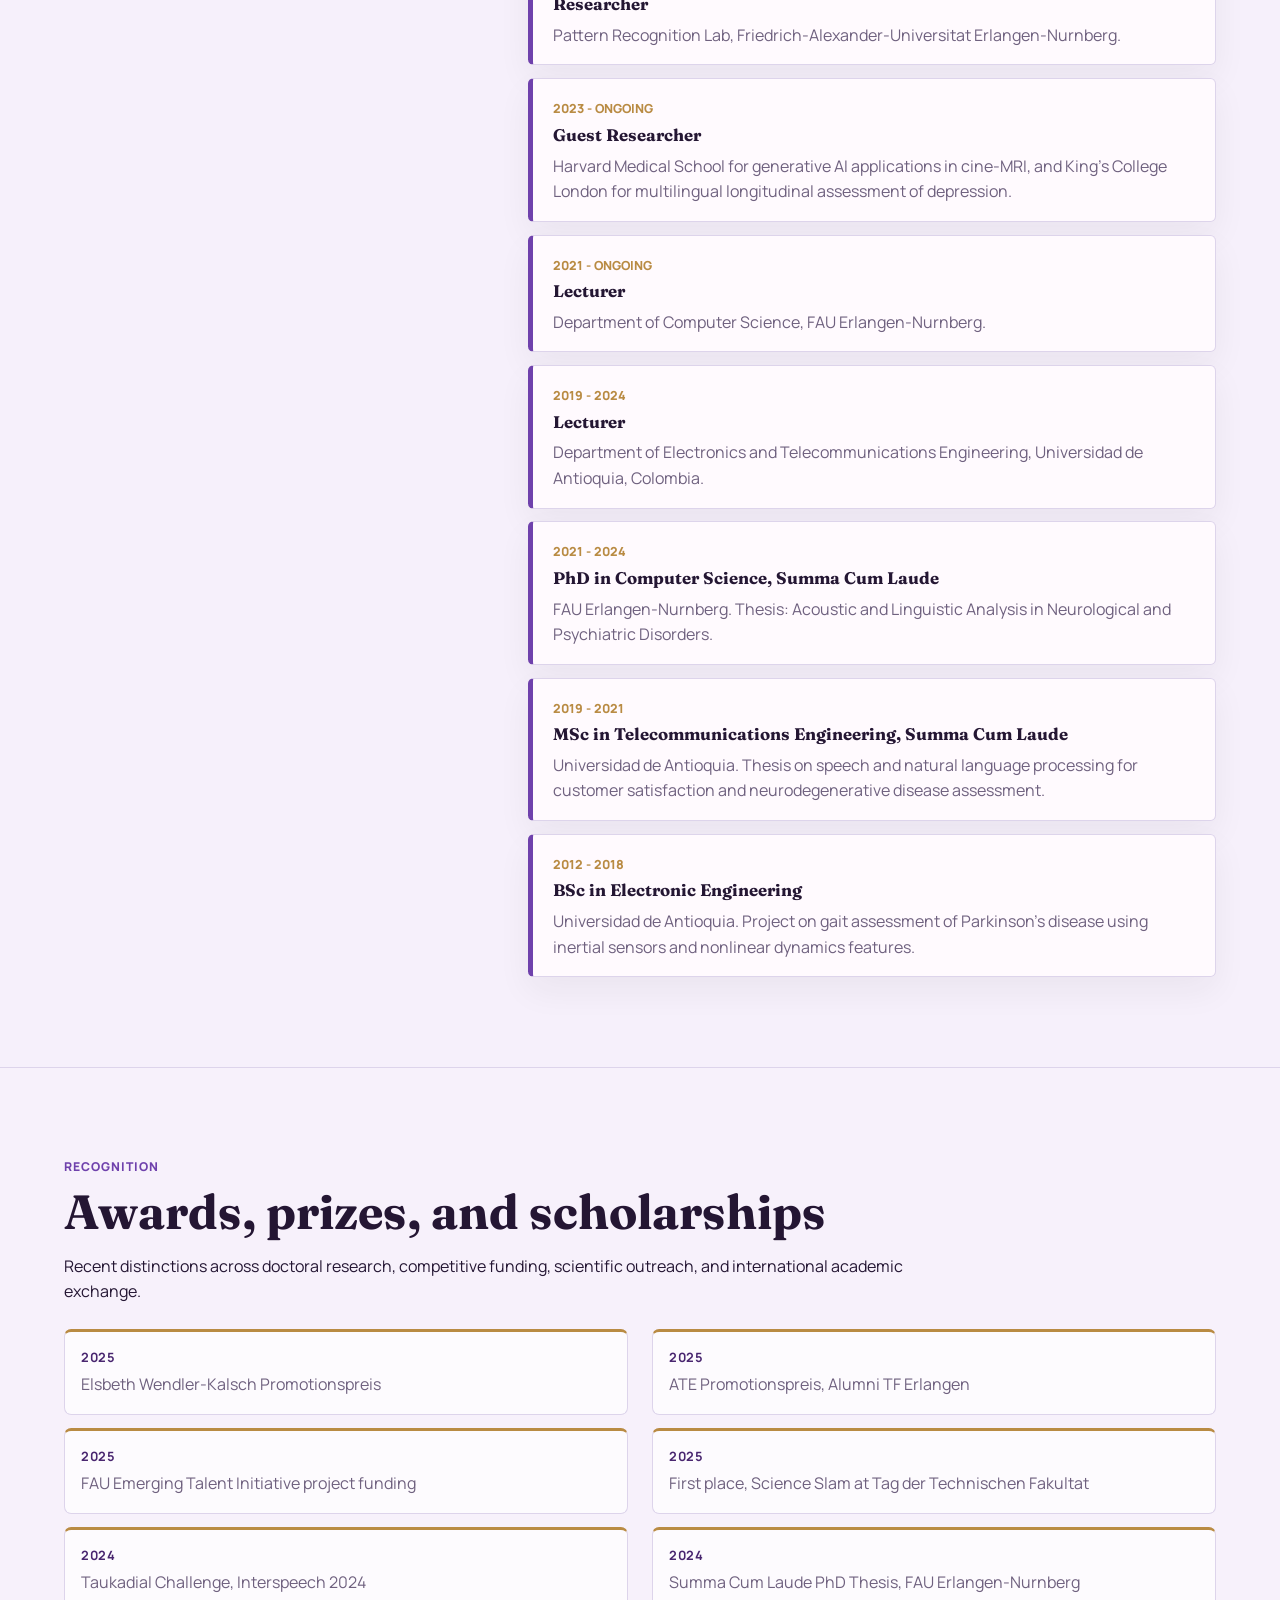
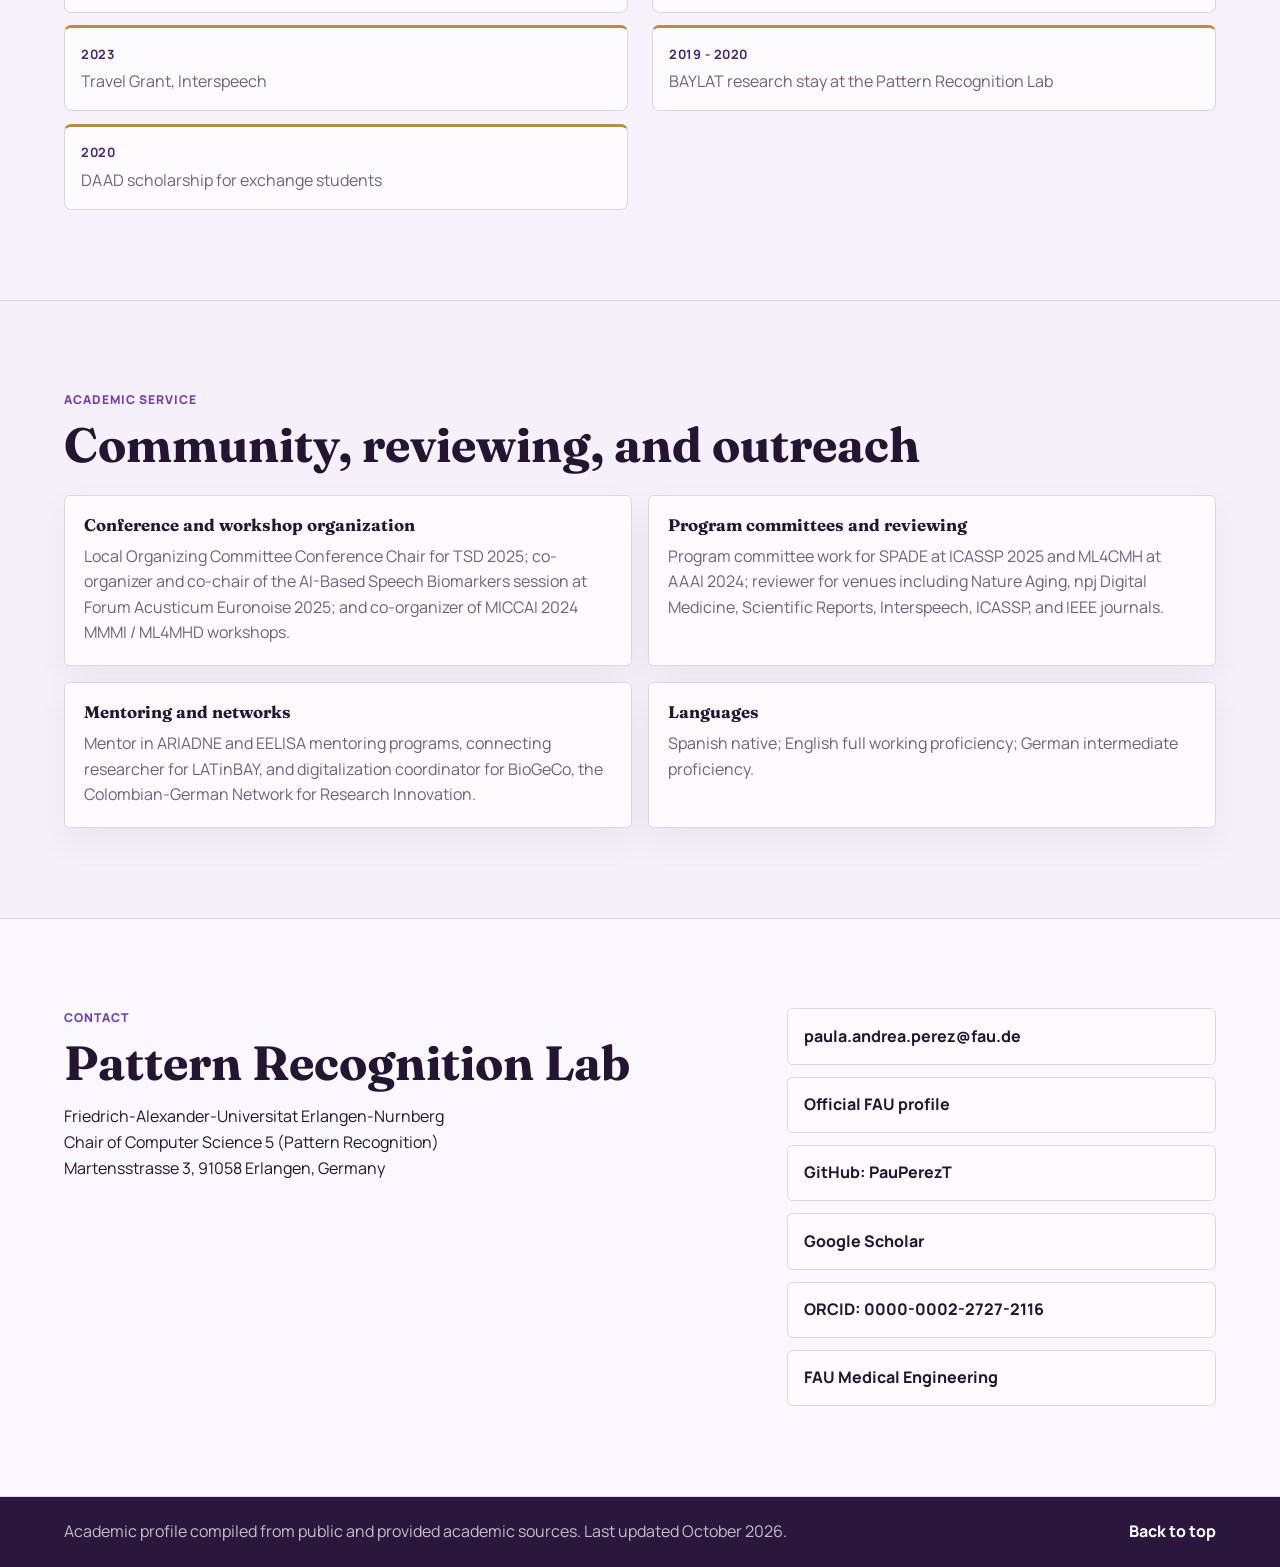
==== commit 70295059: "Refresh homepage content and layout Updated affiliations and added recent updates section with news," ====
--- a/index.html
+++ b/index.html
@@ -32,7 +32,7 @@
           },
           {
             "@type": "Organization",
-            "name": "Profile Center Medical Engineering (FAU MT)"
+            "name": "Technical University of Munich"
           }
         ],
         "email": "mailto:paula.andrea.perez@fau.de",
@@ -56,6 +56,7 @@
         <span>Paula A. Pérez-Toro</span>
       </a>
       <nav class="nav" aria-label="Primary navigation">
+        <a href="#latest-updates">News</a>
         <a href="#research">Research</a>
         <a href="#publication-highlights">Highlights</a>
         <a href="#publications">Publications</a>
@@ -70,9 +71,9 @@
           <p class="eyebrow">Computational speech and language biomarkers</p>
           <h1 id="hero-title">Dr.-Ing. Paula A. Pérez-Toro</h1>
           <p class="lead">
-            Group Head for Speech and Language Understanding at the Pattern Recognition Lab,
-            Friedrich-Alexander-Universitat Erlangen-Nurnberg, developing multimodal AI for medical
-            signal processing, medical imaging, and data-driven therapy decisions.
+            Group Head for Speech and Language Understanding at FAU and associated researcher at
+            TUM, developing multimodal AI for medical signal processing, medical imaging, and
+            data-driven therapy decisions.
           </p>
           <div class="hero-actions" aria-label="Profile links">
             <a class="button primary" href="mailto:paula.andrea.perez@fau.de">Email</a>
@@ -98,9 +99,9 @@
           <p>Pattern Recognition Lab, FAU Erlangen-Nurnberg</p>
         </article>
         <article>
-          <span>Group</span>
-          <strong>Speech &amp; Language Understanding</strong>
-          <p>Group head at the Pattern Recognition Lab</p>
+          <span>TUM</span>
+          <strong>Associated Researcher</strong>
+          <p>Current affiliation at the Technical University of Munich</p>
         </article>
         <article>
           <span>Network</span>
@@ -108,10 +109,52 @@
           <p>German representative for eVoiceNet</p>
         </article>
         <article>
-          <span>Affiliations</span>
-          <strong>FAU, UdeA, King's College London</strong>
-          <p>Associate researcher at UdeA and guest researcher at King's</p>
+          <span>Focus</span>
+          <strong>Speech, language, and medical imaging</strong>
+          <p>Clinical AI across multimodal biosignals, MRI, and health assessment</p>
         </article>
+      </section>
+
+      <section class="section latest-updates" id="latest-updates" aria-labelledby="latest-updates-title">
+        <div class="section-heading">
+          <p class="eyebrow">Latest updates</p>
+          <h2 id="latest-updates-title">Recent news, roles, and milestones</h2>
+          <p>
+            A quick overview of recent public updates across publications, academic leadership,
+            and recognition.
+          </p>
+        </div>
+        <div class="updates-grid">
+          <article class="update-card">
+            <span>2026</span>
+            <h3>New publications in medical imaging and speech AI</h3>
+            <p>
+              Recent 2026 work includes a <em>Medical Image Analysis</em> article on
+              speech-to-video diffusion for vocal tract MRI and an ICASSP paper on
+              confidence-guided correction for disordered speech recognition.
+            </p>
+            <a href="#publications">See publication highlights</a>
+          </article>
+          <article class="update-card">
+            <span>Current roles</span>
+            <h3>Appointments across FAU, TUM, and eVoiceNet</h3>
+            <p>
+              Current public roles include Scientific Representative at the Profile Center Medical
+              Engineering, associated researcher at TUM, and Management Committee representation
+              for Germany in eVoiceNet.
+            </p>
+            <a href="#cv">View appointments and service</a>
+          </article>
+          <article class="update-card">
+            <span>2025</span>
+            <h3>Funding and recognition for clinical speech AI</h3>
+            <p>
+              Recent milestones include ETI funding for speech-driven cine-MRI research together
+              with the Elsbeth Wendler-Kalsch Promotionspreis and the ATE Promotionspreis.
+            </p>
+            <a href="https://lme.tf.fau.de/persons/perez/">Read the public profile</a>
+          </article>
+        </div>
       </section>
 
       <section class="section two-column" id="research" aria-labelledby="research-title">
@@ -179,7 +222,8 @@
           <p class="eyebrow">Selected publications</p>
           <h2 id="publications-title">Recent and representative work</h2>
           <p>
-            Publication list refreshed from an 82 papers spanning 2016-2026.
+            Updated in October 2026 with recent journal and conference publications, including
+            recent senior-authored work in speech and language AI.
             A complete and current list is available through Google Scholar.
           </p>
         </div>
@@ -231,39 +275,87 @@
           </article>
           <article class="showcase-card">
             <div class="showcase-gallery showcase-gallery-one">
-              <a class="gallery-tile" href="https://pmc.ncbi.nlm.nih.gov/articles/PMC11671147/">
+              <a class="gallery-tile" href="https://doi.org/10.1109/ICASSP55912.2026.11463078">
                 <img
-                  src="assets/paper-mri-frames.jpg"
-                  alt="MRI frames showing tongue motion during speech production"
+                  src="assets/paper-mri-phonemes.jpg"
+                  alt="Illustration related to phonological and disordered speech modeling"
                 />
               </a>
             </div>
             <div class="showcase-copy">
-              <p class="showcase-meta">2024 | Interspeech</p>
-              <h3>Contrastive Learning Approach for Assessment of Phonological Precision in Patients with Tongue Cancer Using MRI Data</h3>
-              <p>
-                A compact view of the MRI frames, model design, and articulatory analysis used for
-                phonological precision assessment in a clinically relevant speech setting.
+              <p class="showcase-meta">2026 | ICASSP | Senior author</p>
+              <h3>Confidence-guided error correction for disordered speech recognition</h3>
+              <p>
+                A senior-authored conference paper on improving recognition performance for
+                disordered speech through confidence-aware correction strategies.
               </p>
               <div class="showcase-links">
-                <a href="https://doi.org/10.21437/Interspeech.2024-2236">Paper</a>
-                <a href="https://pmc.ncbi.nlm.nih.gov/articles/PMC11671147/">Open-access figures</a>
+                <a href="https://doi.org/10.1109/ICASSP55912.2026.11463078">Paper</a>
               </div>
             </div>
           </article>
         </div>
+        <div class="subsection-heading">
+          <h3>Recent senior-authored papers</h3>
+          <p>Selected papers with Paula A. Pérez-Toro in senior or last-author position.</p>
+        </div>
+        <div class="publication-list senior-publications">
+          <article>
+            <time>2026</time>
+            <h3>Confidence-guided error correction for disordered speech recognition</h3>
+            <p>ICASSP 2026. Senior author. DOI: 10.1109/ICASSP55912.2026.11463078.</p>
+            <a href="https://doi.org/10.1109/ICASSP55912.2026.11463078">DOI</a>
+          </article>
+          <article>
+            <time>2026</time>
+            <h3>Audio-Vision Contrastive Learning for Phonological Class Recognition</h3>
+            <p>TSD 2025 / LNCS 2026. Senior author. DOI: 10.1007/978-3-032-02548-7_6.</p>
+            <a href="https://doi.org/10.1007/978-3-032-02548-7_6">DOI</a>
+          </article>
+          <article>
+            <time>2025</time>
+            <h3>Enhancing ASR Accuracy for Speakers with Parkinson’s Disease Using Instruction-Tuned LLMs</h3>
+            <p>TSD 2025. Senior author. DOI: 10.1007/978-3-032-02551-7_14.</p>
+            <a href="https://doi.org/10.1007/978-3-032-02551-7_14">DOI</a>
+          </article>
+          <article>
+            <time>2024</time>
+            <h3>Empathetic Deep Learning: Transferring Adult Speech Emotion Models to Children With Gender-Specific Adaptations Using Neural Embeddings</h3>
+            <p>Human-Centric Intelligent Systems, 4, 633-642. Senior author. DOI: 10.1007/s44230-024-00088-w.</p>
+            <a href="https://doi.org/10.1007/s44230-024-00088-w">DOI</a>
+          </article>
+        </div>
+        <div class="publication-note">
+          <p>
+            EMNLP is not listed under the current public FAU publication record, so this page now
+            emphasizes the recent senior-authored papers that can be verified publicly. I can add
+            the EMNLP paper as soon as its title or DOI is available.
+          </p>
+        </div>
         <div class="publication-list">
           <article>
             <time>2026</time>
             <h3>A speech-to-video synthesis approach using spatio-temporal diffusion for vocal tract MRI</h3>
-            <p>Medical Image Analysis, Article 104053. Publisher: Elsevier.</p>
-            <a href="https://scholar.google.com/citations?user=9IgSau8AAAAJ&amp;hl=en">Google Scholar</a>
+            <p>Medical Image Analysis, 111, Article 104053. DOI: 10.1016/j.media.2026.104053.</p>
+            <a href="https://doi.org/10.1016/j.media.2026.104053">DOI</a>
           </article>
           <article>
             <time>2026</time>
             <h3>Confidence-guided error correction for disordered speech recognition</h3>
-            <p>ICASSP 2026, pp. 18447-18451. Publisher: IEEE.</p>
-            <a href="https://scholar.google.com/citations?user=9IgSau8AAAAJ&amp;hl=en">Google Scholar</a>
+            <p>Proceedings of ICASSP 2026, pp. 18447-18451. DOI: 10.1109/ICASSP55912.2026.11463078.</p>
+            <a href="https://doi.org/10.1109/ICASSP55912.2026.11463078">DOI</a>
+          </article>
+          <article>
+            <time>2026</time>
+            <h3>Audio-Vision Contrastive Learning for Phonological Class Recognition</h3>
+            <p>Text, Speech and Dialogue, Lecture Notes in Computer Science, pp. 60-71. DOI: 10.1007/978-3-032-02548-7_6.</p>
+            <a href="https://doi.org/10.1007/978-3-032-02548-7_6">DOI</a>
+          </article>
+          <article>
+            <time>2026</time>
+            <h3>Cross-modal diffusion for region-aligned vocal tract MRI synthesis</h3>
+            <p>Proceedings of SPIE Medical Imaging 2026. DOI: 10.1117/12.3087986.</p>
+            <a href="https://doi.org/10.1117/12.3087986">DOI</a>
           </article>
           <article>
             <time>2025</time>
@@ -279,9 +371,9 @@
           </article>
           <article>
             <time>2025</time>
-            <h3>Differential privacy enables fair and accurate AI-based analysis of speech disorders while protecting patient data</h3>
-            <p>npj Artificial Intelligence, 1, Article 37. Publisher: Nature Publishing Group.</p>
-            <a href="https://scholar.google.com/citations?user=9IgSau8AAAAJ&amp;hl=en">Google Scholar</a>
+            <h3>Enhancing ASR Accuracy for Speakers with Parkinson’s Disease Using Instruction-Tuned LLMs</h3>
+            <p>TSD 2025. DOI: 10.1007/978-3-032-02551-7_14.</p>
+            <a href="https://doi.org/10.1007/978-3-032-02551-7_14">DOI</a>
           </article>
           <article>
             <time>2025</time>
@@ -325,6 +417,11 @@
             <span>2025 - ongoing</span>
             <h3>Scientific Representative</h3>
             <p>Profile Center Medical Engineering (FAU MT), Erlangen-Nurnberg, Germany.</p>
+          </article>
+          <article>
+            <span>Current</span>
+            <h3>Associated Researcher</h3>
+            <p>Technical University of Munich (TUM).</p>
           </article>
           <article>
             <span>2022 - ongoing</span>
@@ -451,7 +548,7 @@
     </main>
 
     <footer class="site-footer">
-      <p>Academic profile compiled from public and provided academic sources. Last updated April 2026.</p>
+      <p>Academic profile compiled from public and provided academic sources. Last updated October 2026.</p>
       <a href="#top">Back to top</a>
     </footer>
   </body>
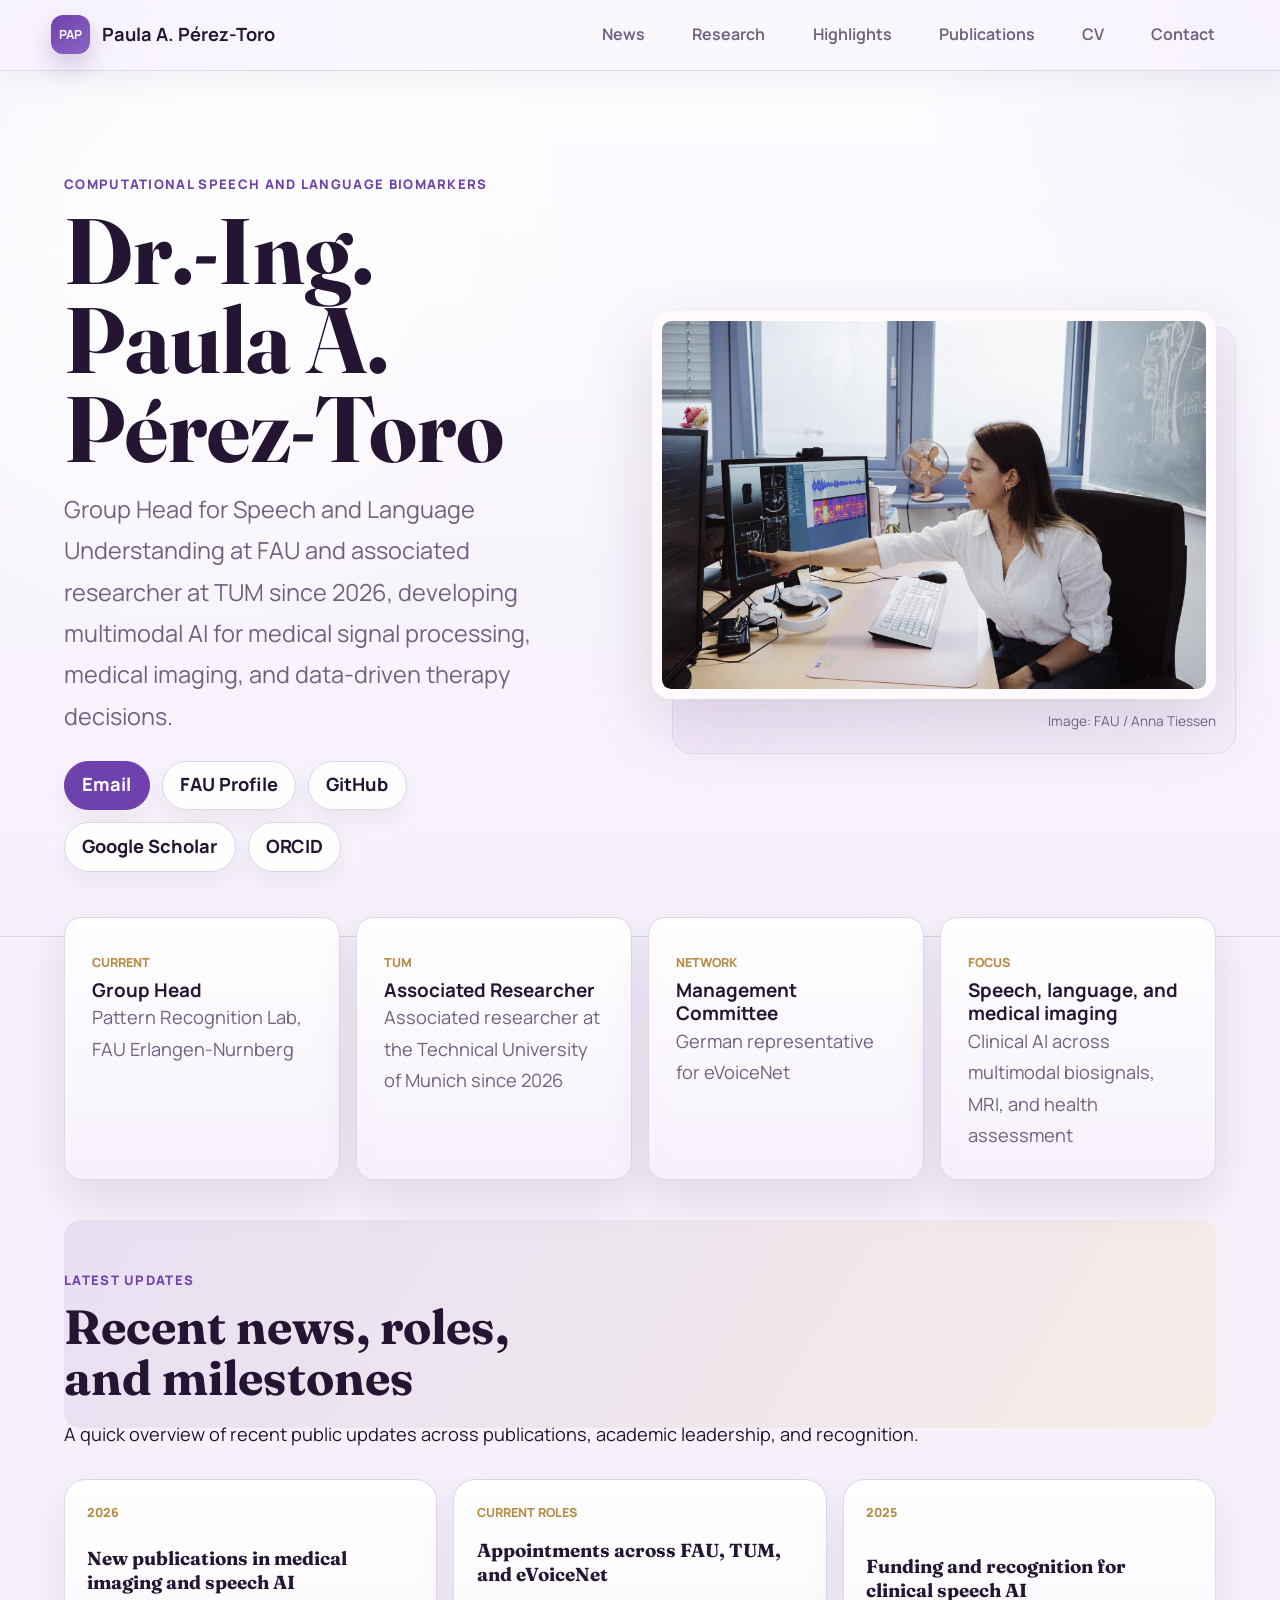
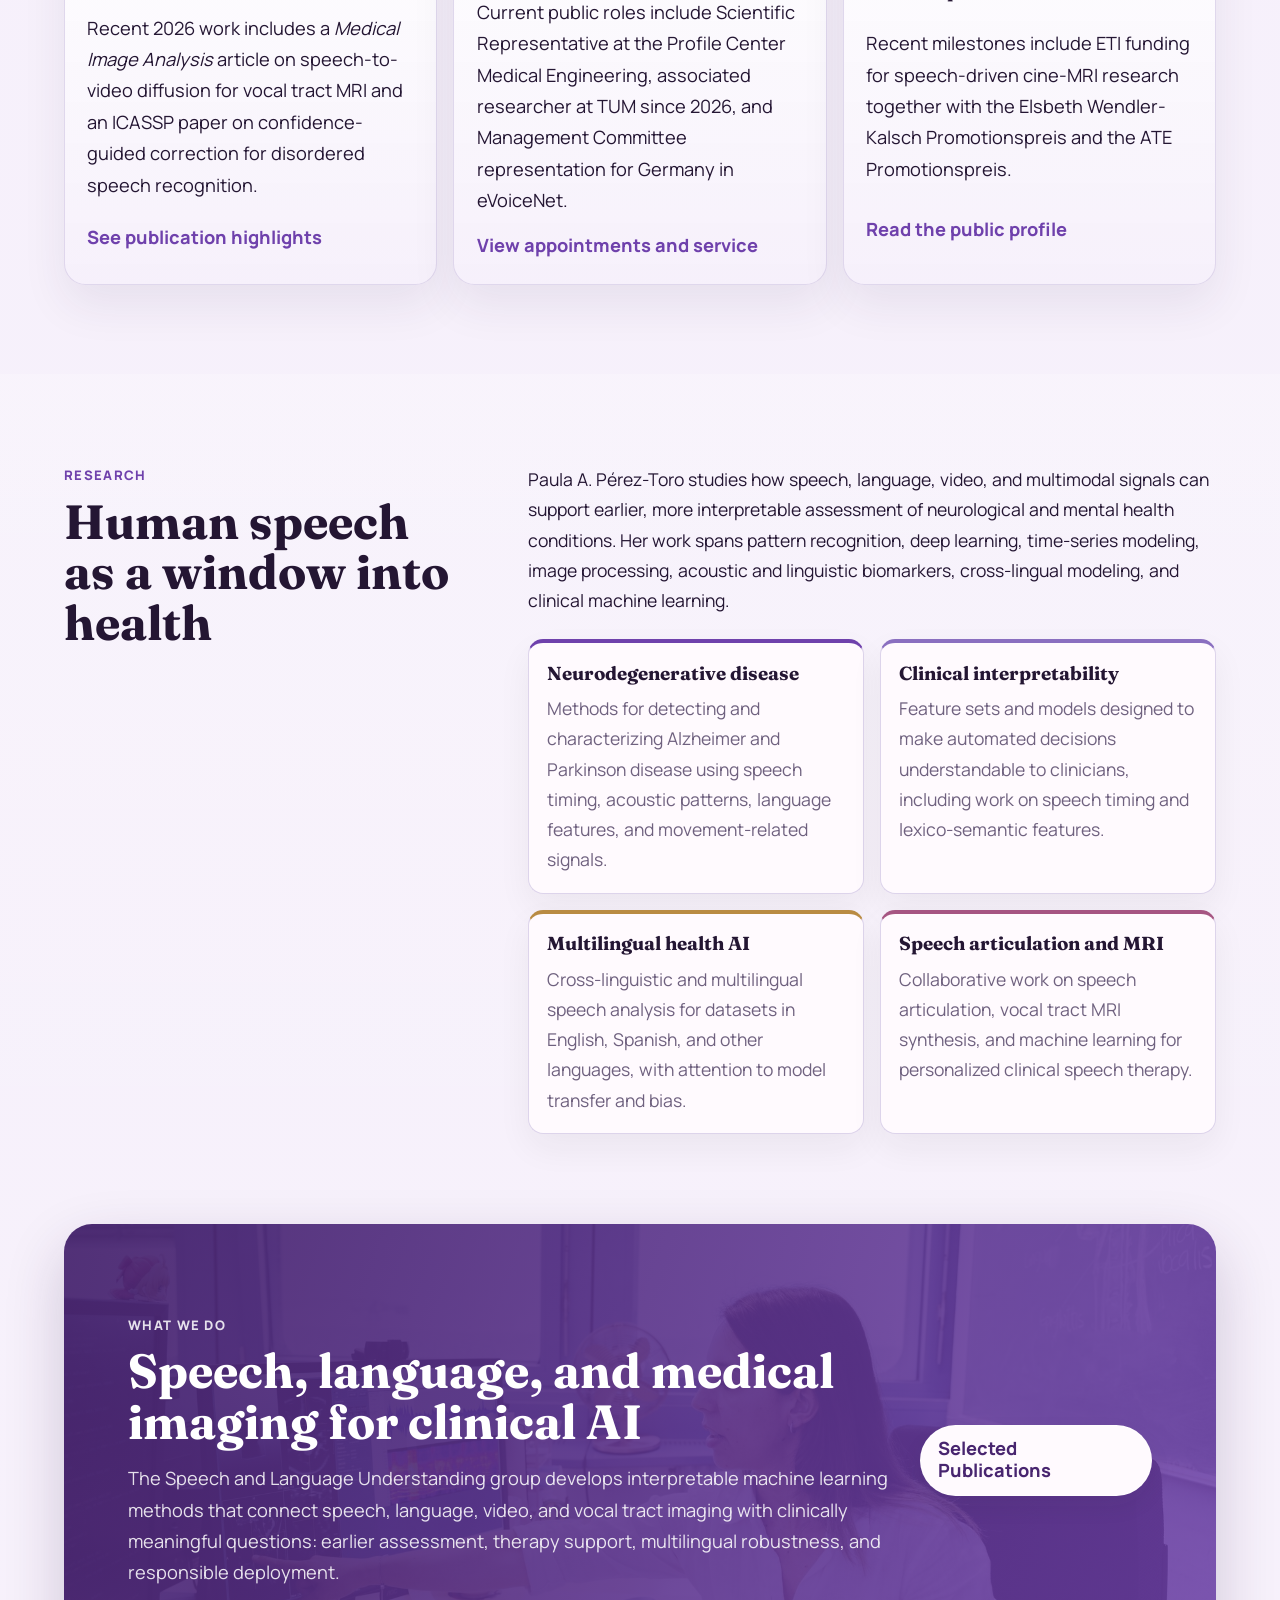
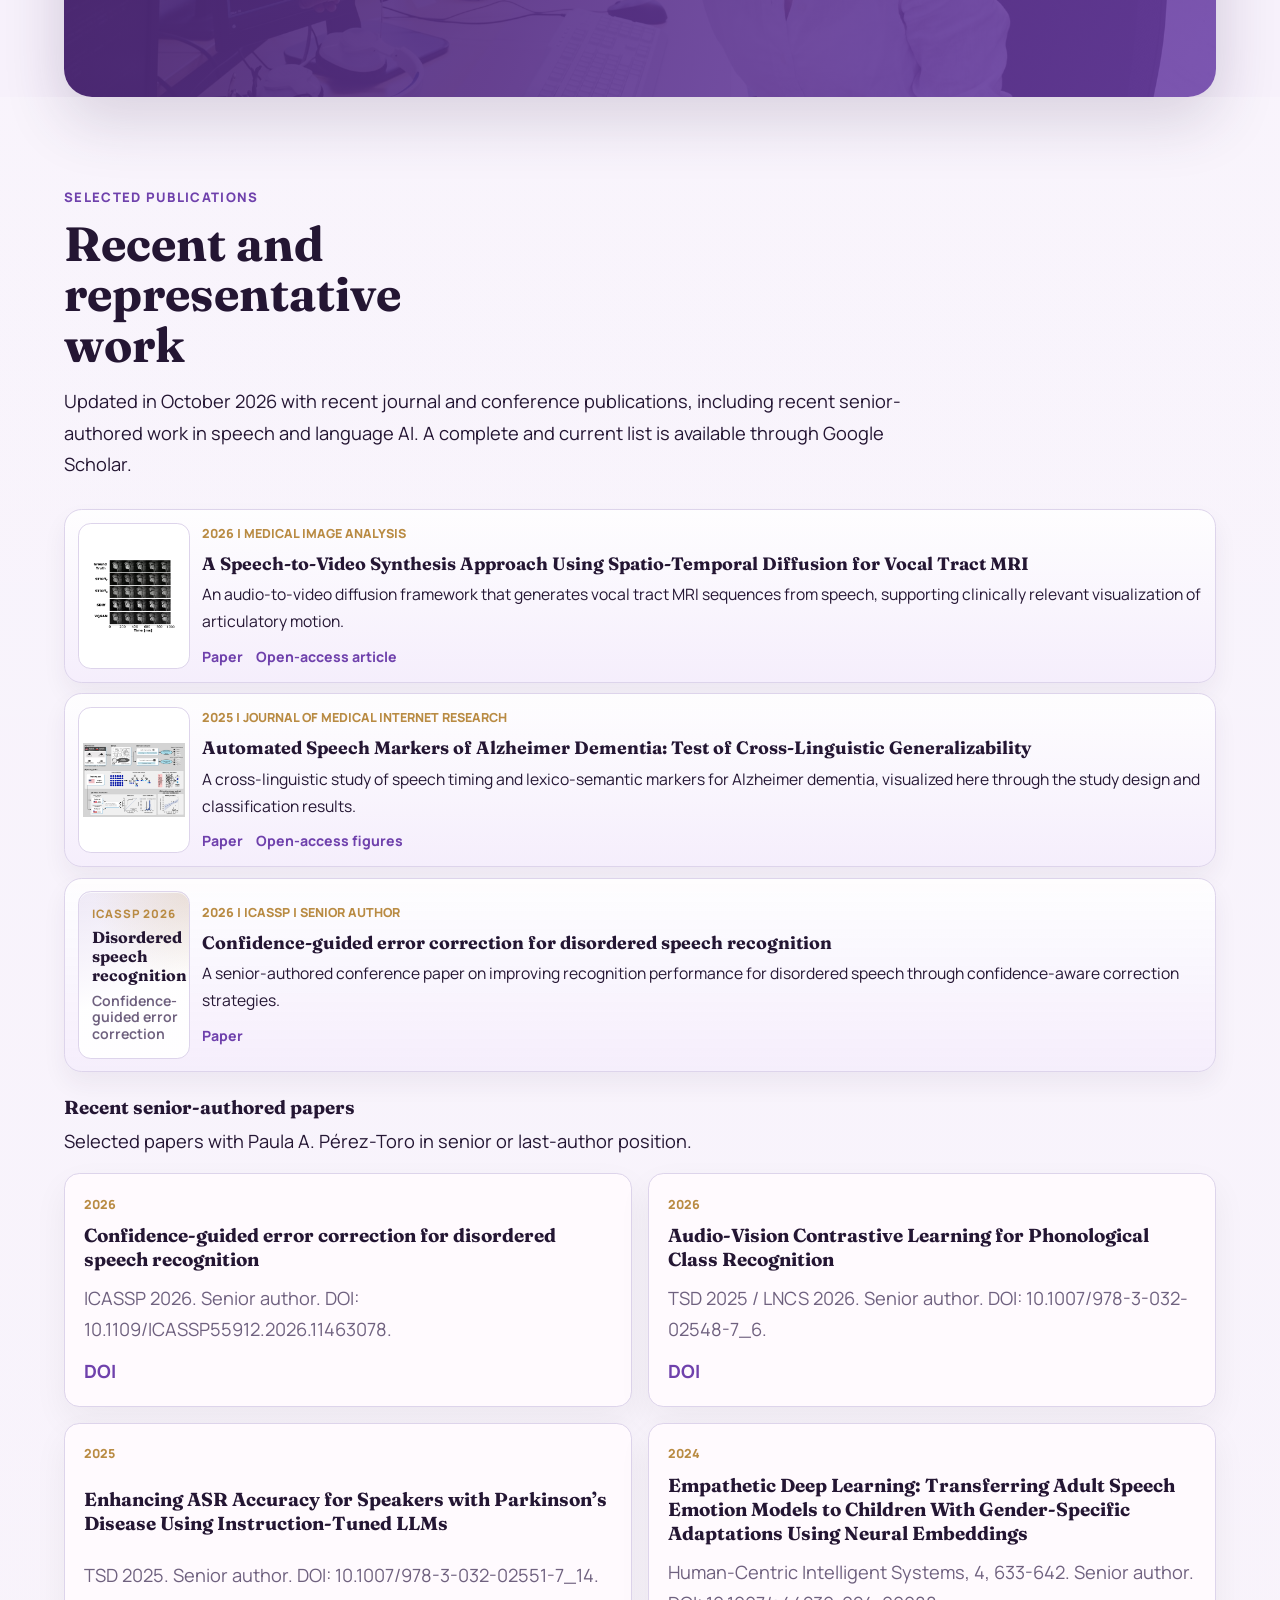
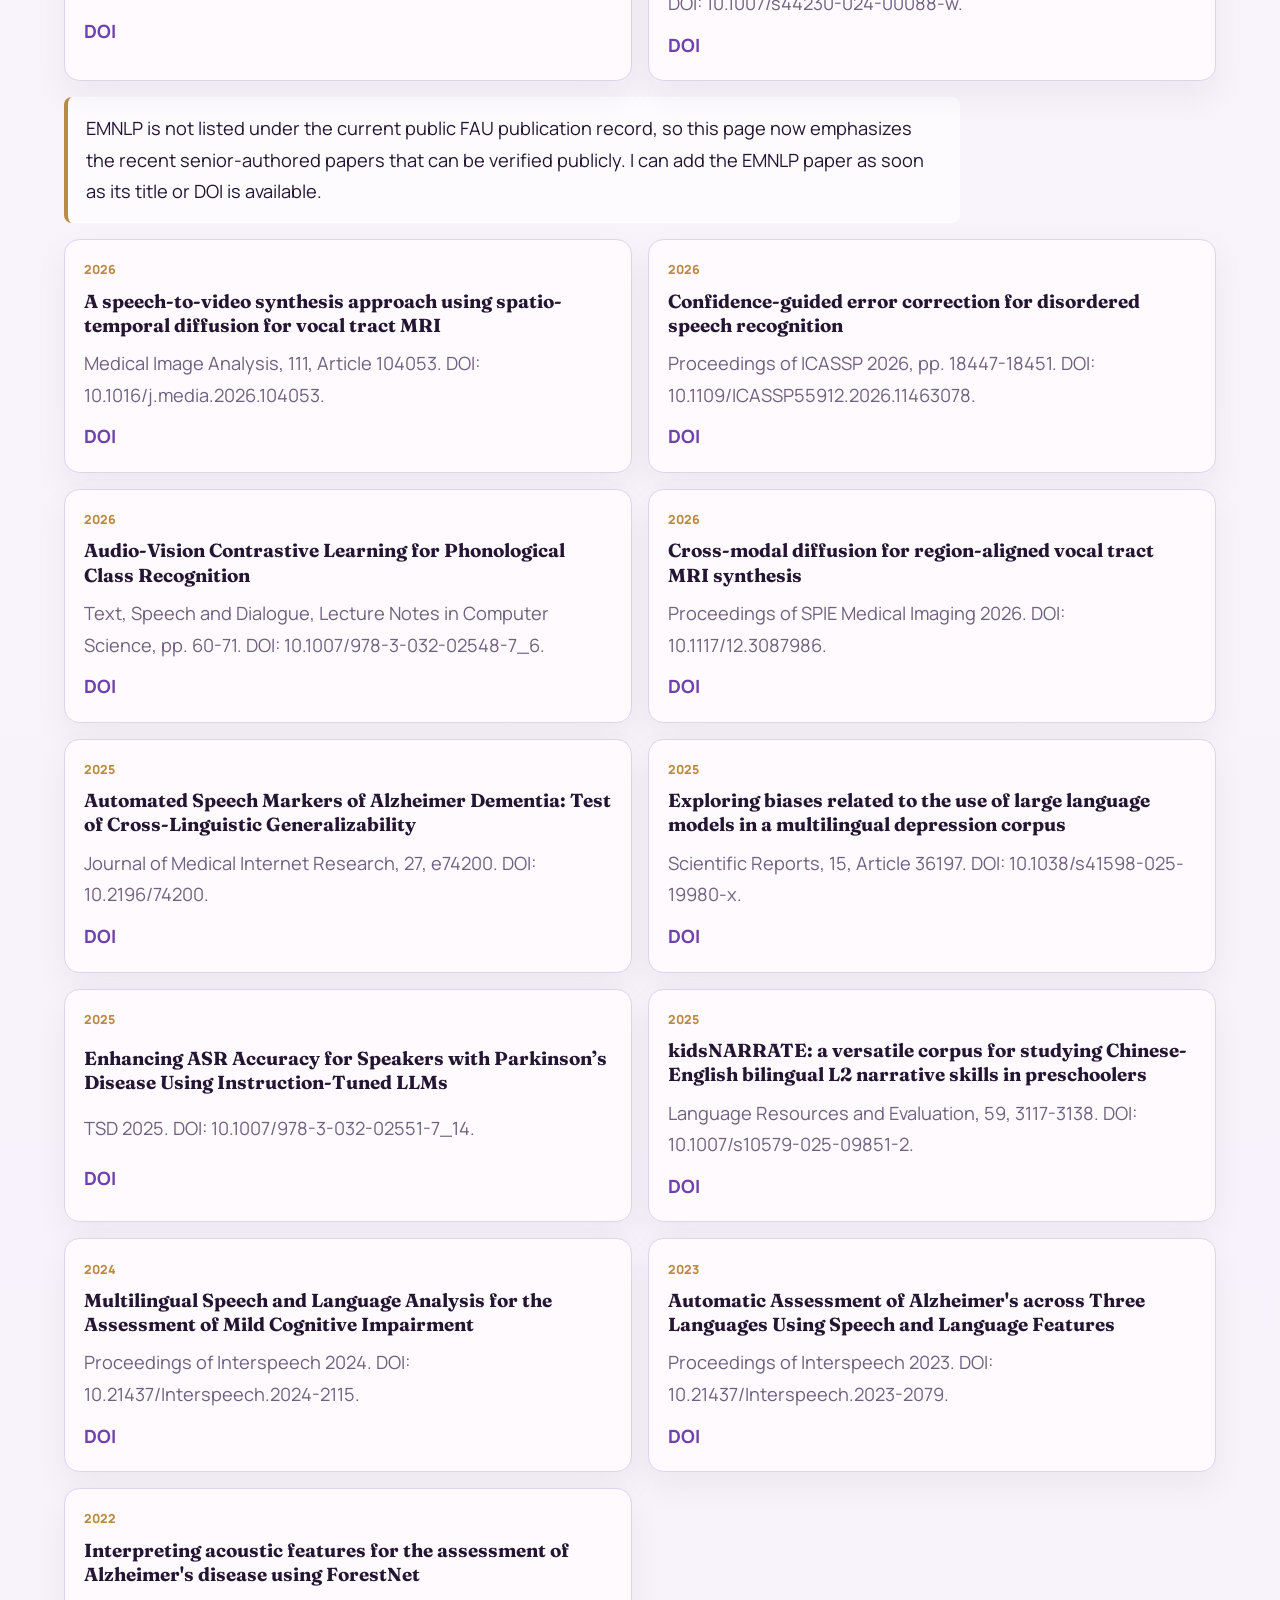
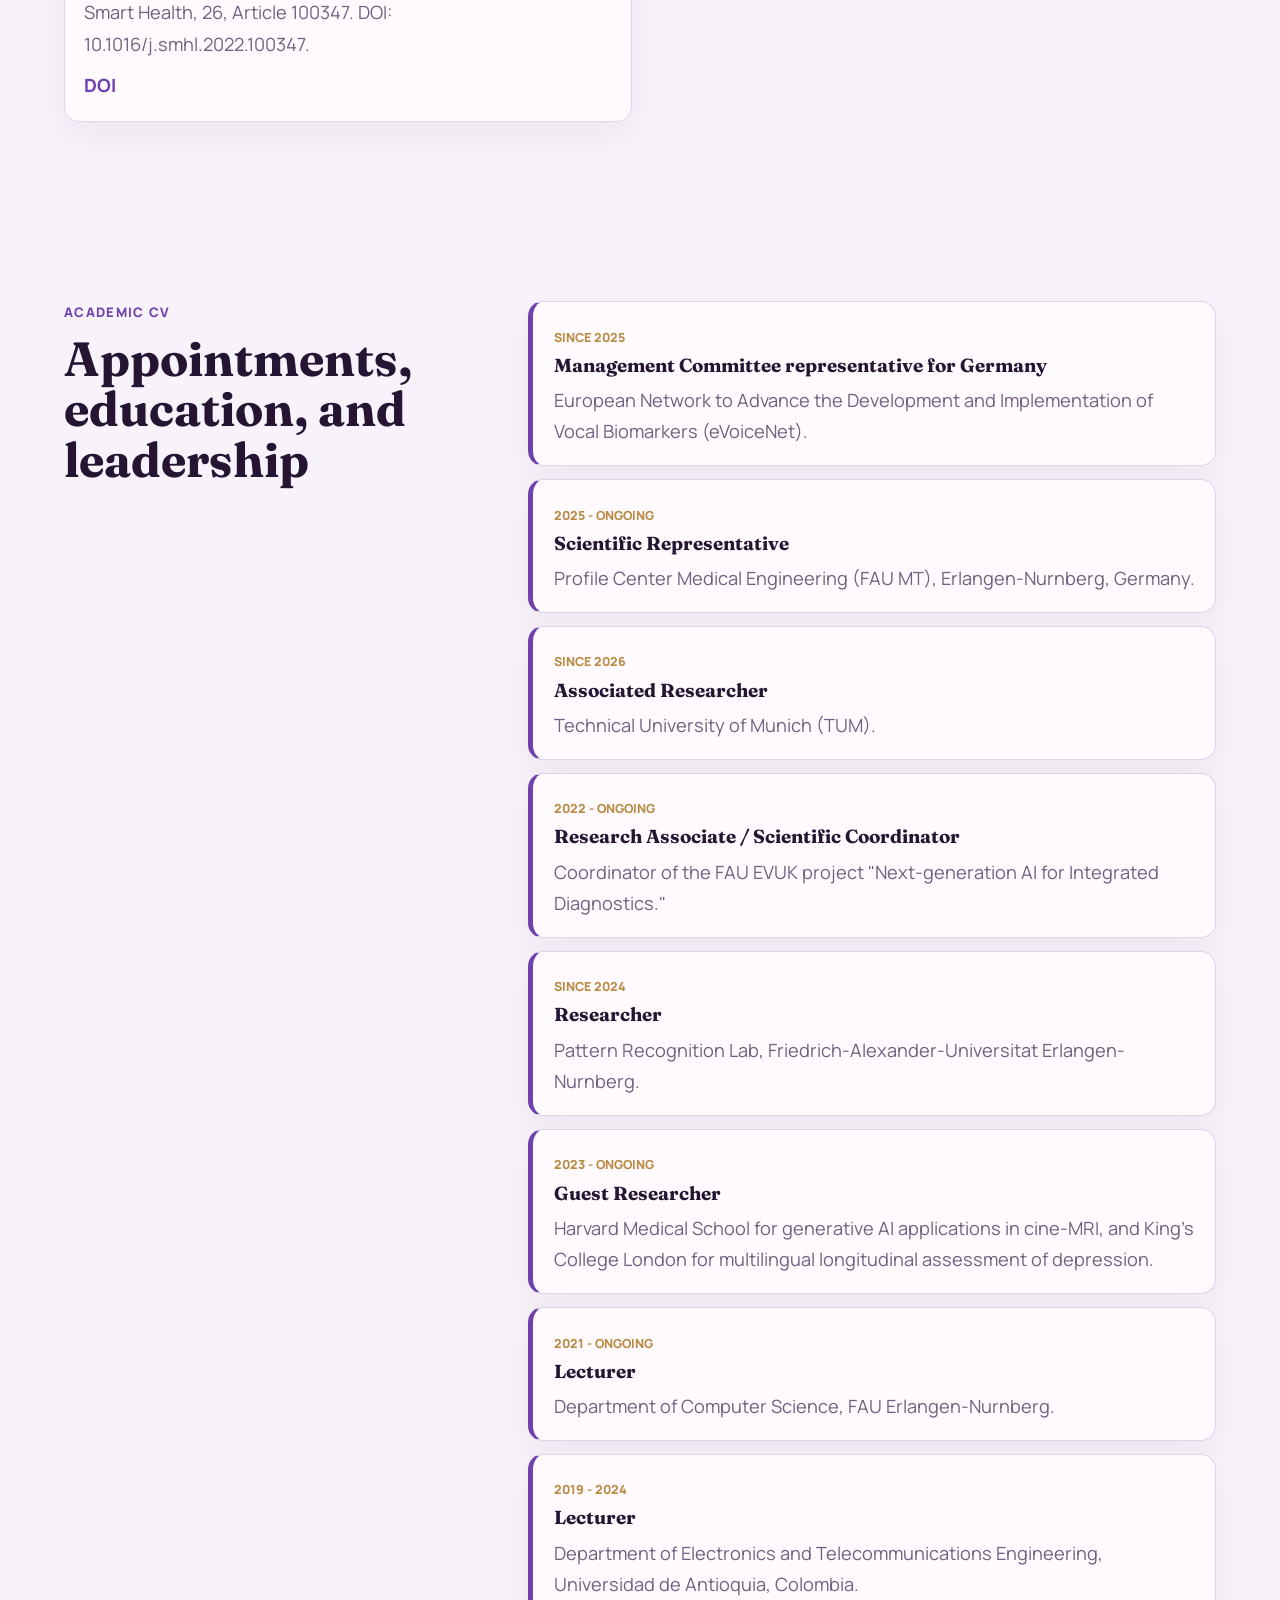
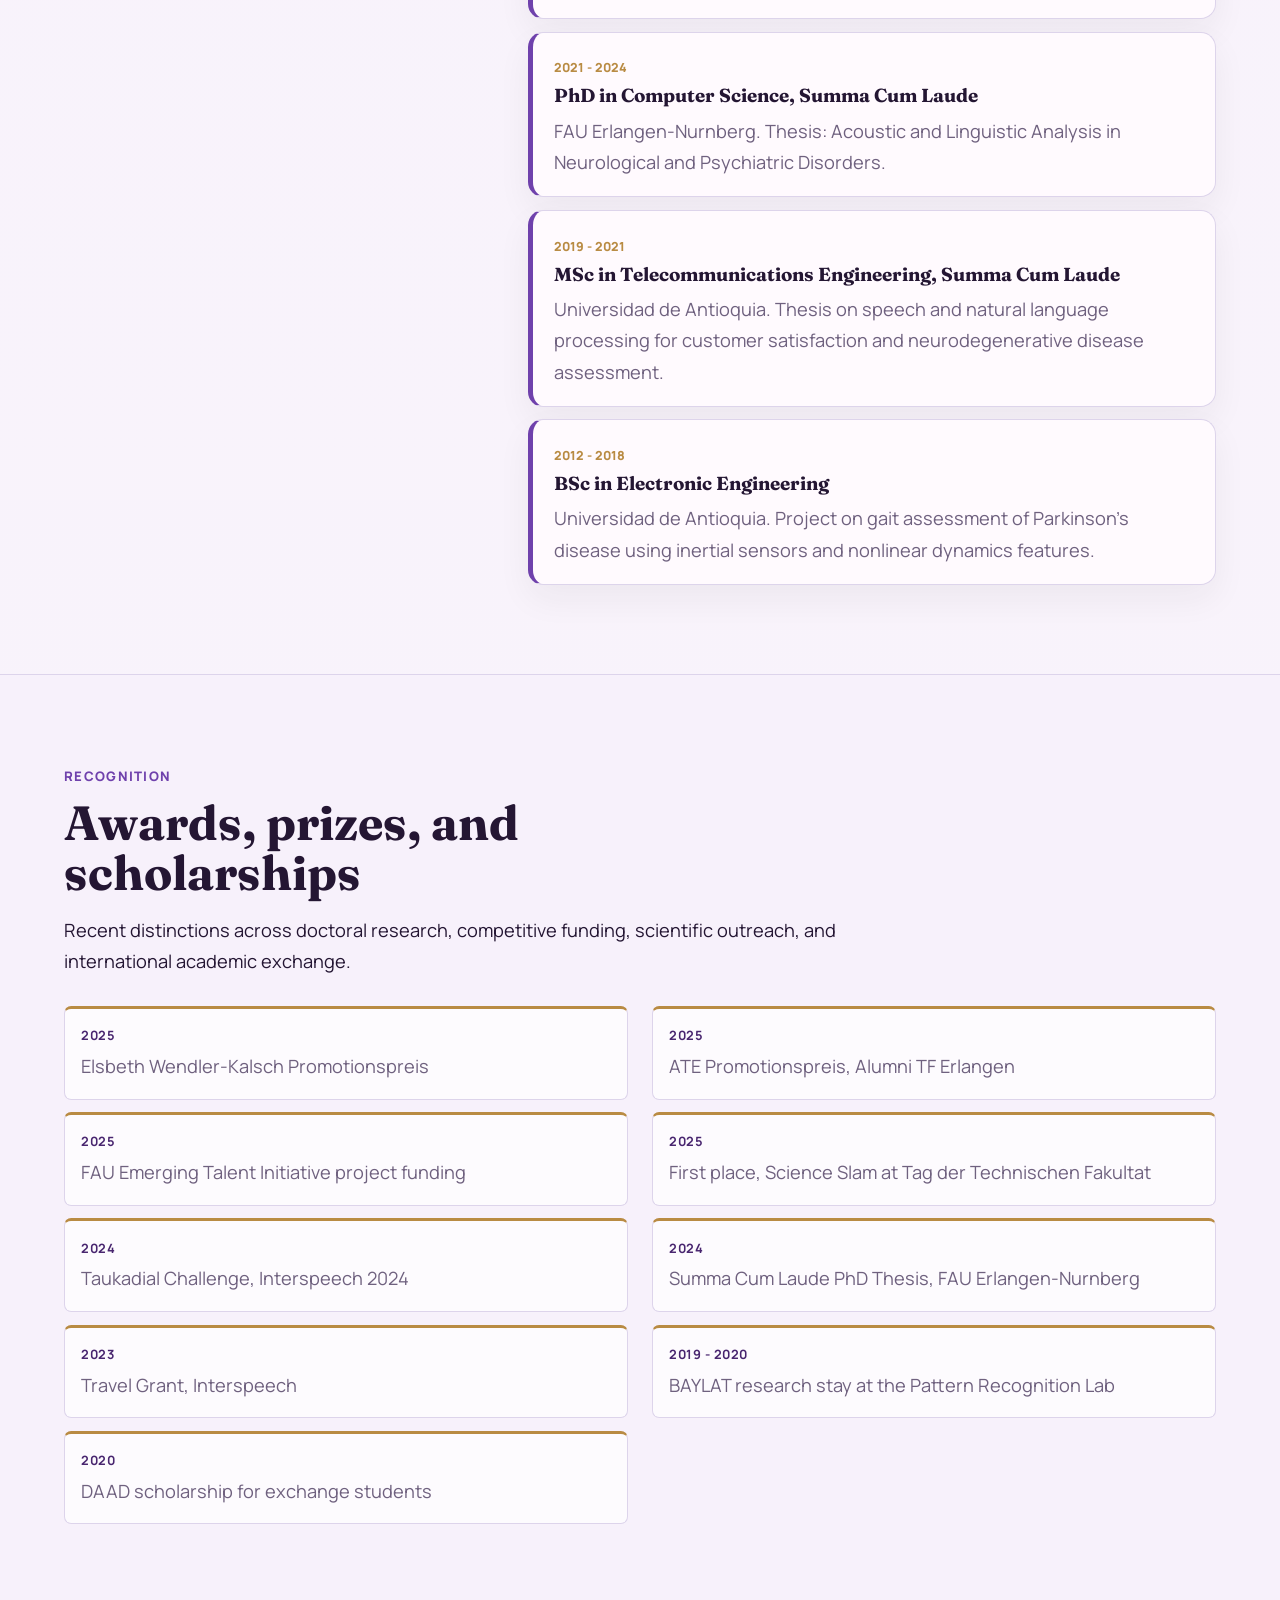
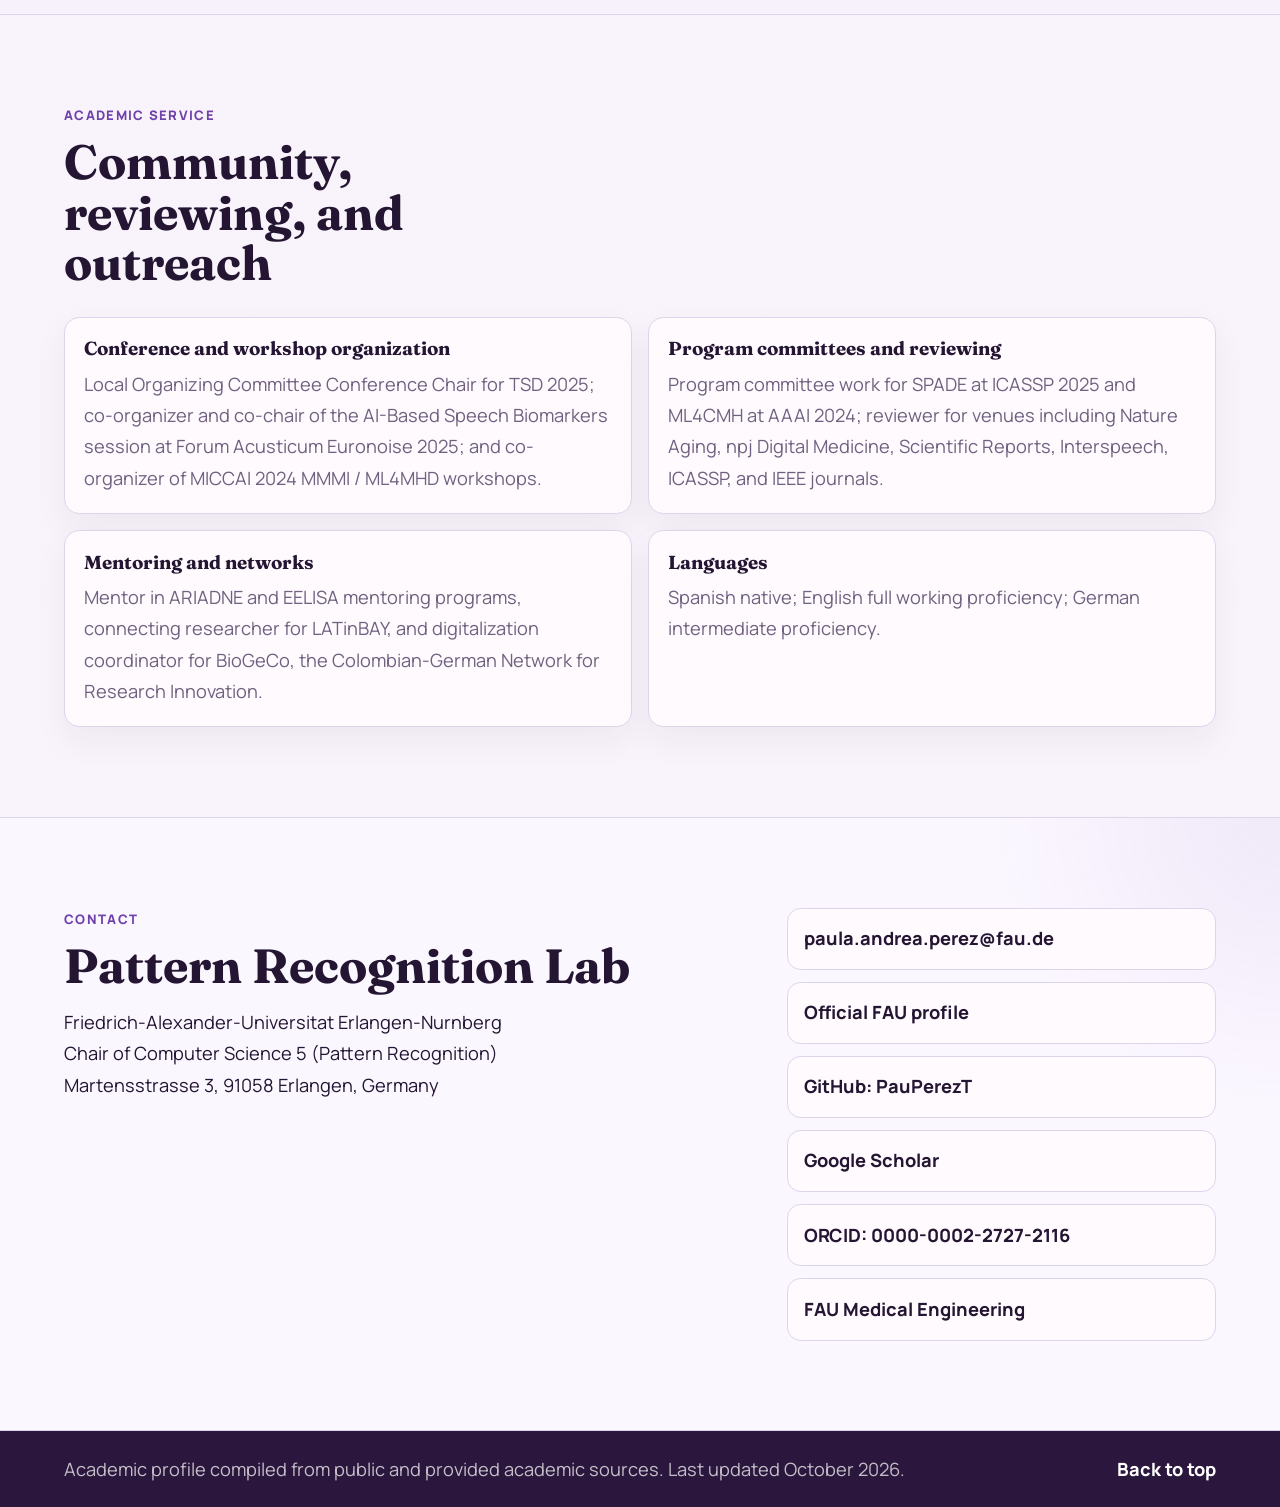
==== commit b39bdcea: "Refine publications and TUM profile details" ====
--- a/index.html
+++ b/index.html
@@ -72,8 +72,8 @@
           <h1 id="hero-title">Dr.-Ing. Paula A. Pérez-Toro</h1>
           <p class="lead">
             Group Head for Speech and Language Understanding at FAU and associated researcher at
-            TUM, developing multimodal AI for medical signal processing, medical imaging, and
-            data-driven therapy decisions.
+            TUM since 2026, developing multimodal AI for medical signal processing, medical
+            imaging, and data-driven therapy decisions.
           </p>
           <div class="hero-actions" aria-label="Profile links">
             <a class="button primary" href="mailto:paula.andrea.perez@fau.de">Email</a>
@@ -101,7 +101,7 @@
         <article>
           <span>TUM</span>
           <strong>Associated Researcher</strong>
-          <p>Current affiliation at the Technical University of Munich</p>
+          <p>Associated researcher at the Technical University of Munich since 2026</p>
         </article>
         <article>
           <span>Network</span>
@@ -140,8 +140,8 @@
             <h3>Appointments across FAU, TUM, and eVoiceNet</h3>
             <p>
               Current public roles include Scientific Representative at the Profile Center Medical
-              Engineering, associated researcher at TUM, and Management Committee representation
-              for Germany in eVoiceNet.
+              Engineering, associated researcher at TUM since 2026, and Management Committee
+              representation for Germany in eVoiceNet.
             </p>
             <a href="#cv">View appointments and service</a>
           </article>
@@ -275,11 +275,10 @@
           </article>
           <article class="showcase-card">
             <div class="showcase-gallery showcase-gallery-one">
-              <a class="gallery-tile" href="https://doi.org/10.1109/ICASSP55912.2026.11463078">
-                <img
-                  src="assets/paper-mri-phonemes.jpg"
-                  alt="Illustration related to phonological and disordered speech modeling"
-                />
+              <a class="gallery-tile gallery-tile-text" href="https://doi.org/10.1109/ICASSP55912.2026.11463078">
+                <span class="tile-kicker">ICASSP 2026</span>
+                <strong>Disordered speech recognition</strong>
+                <span>Confidence-guided error correction</span>
               </a>
             </div>
             <div class="showcase-copy">
@@ -419,7 +418,7 @@
             <p>Profile Center Medical Engineering (FAU MT), Erlangen-Nurnberg, Germany.</p>
           </article>
           <article>
-            <span>Current</span>
+            <span>Since 2026</span>
             <h3>Associated Researcher</h3>
             <p>Technical University of Munich (TUM).</p>
           </article>
--- a/styles.css
+++ b/styles.css
@@ -6,12 +6,16 @@
   --line: #ddd4eb;
   --paper: #f6f0fb;
   --panel: #fffafe;
+  --panel-strong: rgba(255, 255, 255, 0.92);
   --teal: #6f41ac;
   --teal-dark: #48256f;
   --green: #8a6fc0;
   --gold: #b98b43;
   --rose: #a65582;
   --shadow: 0 24px 70px rgba(36, 22, 51, 0.14);
+  --shadow-soft: 0 18px 45px rgba(36, 22, 51, 0.1);
+  --radius-lg: 1.35rem;
+  --radius-md: 0.95rem;
 }
 
 * {
@@ -27,12 +31,13 @@
   background:
     radial-gradient(circle at top left, rgba(143, 109, 192, 0.2), transparent 27rem),
     radial-gradient(circle at top right, rgba(111, 65, 172, 0.14), transparent 24rem),
-    linear-gradient(180deg, #fbf7ff 0, var(--paper) 36rem),
+    linear-gradient(180deg, #fcf9ff 0, #f6f0fb 36rem, #f9f4fb 100%),
     var(--paper);
   color: var(--ink);
+  font-size: clamp(1.02rem, 0.98rem + 0.2vw, 1.14rem);
   font-family:
     "Manrope", ui-sans-serif, system-ui, -apple-system, BlinkMacSystemFont, "Segoe UI", sans-serif;
-  line-height: 1.6;
+  line-height: 1.72;
 }
 
 a {
@@ -59,10 +64,11 @@
   align-items: center;
   justify-content: space-between;
   gap: 1.5rem;
-  padding: 0.9rem clamp(1rem, 4vw, 4rem);
+  padding: 0.95rem clamp(1rem, 4vw, 4rem);
   border-bottom: 1px solid rgba(221, 212, 235, 0.92);
-  background: rgba(251, 247, 255, 0.9);
-  backdrop-filter: blur(16px);
+  background: rgba(251, 247, 255, 0.84);
+  backdrop-filter: blur(18px);
+  box-shadow: 0 10px 30px rgba(36, 22, 51, 0.05);
 }
 
 .brand {
@@ -82,11 +88,12 @@
   width: 2.45rem;
   height: 2.45rem;
   place-items: center;
-  border-radius: 0.48rem;
-  background: var(--teal);
+  border-radius: 0.75rem;
+  background: linear-gradient(145deg, var(--teal), #8c66c3);
   color: #fff;
   font-size: 0.78rem;
   letter-spacing: 0;
+  box-shadow: 0 12px 24px rgba(72, 37, 111, 0.22);
 }
 
 .nav {
@@ -94,16 +101,28 @@
   flex-wrap: wrap;
   justify-content: flex-end;
   gap: 0.9rem 1.25rem;
-  font-size: 0.95rem;
+  font-size: 1rem;
 }
 
 .nav a {
+  display: inline-flex;
+  align-items: center;
+  min-height: 2.4rem;
+  padding: 0.25rem 0.85rem;
+  border-radius: 999px;
   color: var(--muted);
   font-weight: 650;
+  transition:
+    background-color 180ms ease,
+    color 180ms ease,
+    transform 180ms ease;
 }
 
 .nav a:hover {
   color: var(--ink);
+  background: rgba(111, 65, 172, 0.08);
+  text-decoration: none;
+  transform: translateY(-1px);
 }
 
 .hero {
@@ -114,18 +133,23 @@
   padding: clamp(3.5rem, 8vw, 7rem) clamp(1rem, 5vw, 5rem) clamp(2.5rem, 5vw, 4.5rem);
   min-height: 82vh;
   border-bottom: 1px solid var(--line);
+  background:
+    radial-gradient(circle at 15% 18%, rgba(255, 255, 255, 0.95), transparent 26rem),
+    linear-gradient(180deg, rgba(255, 255, 255, 0.58), rgba(255, 255, 255, 0.06));
 }
 
 .hero-copy {
   max-width: 52rem;
+  position: relative;
+  z-index: 1;
 }
 
 .eyebrow {
   margin: 0 0 0.65rem;
   color: var(--teal);
-  font-size: 0.76rem;
+  font-size: 0.82rem;
   font-weight: 800;
-  letter-spacing: 0.08em;
+  letter-spacing: 0.1em;
   text-transform: uppercase;
 }
 
@@ -156,7 +180,7 @@
 h3 {
   font-family: "Fraunces", Georgia, serif;
   margin-bottom: 0.45rem;
-  font-size: 1.05rem;
+  font-size: 1.18rem;
   line-height: 1.28;
   letter-spacing: 0;
 }
@@ -164,8 +188,8 @@
 .lead {
   max-width: 43rem;
   color: var(--muted);
-  font-size: 1.25rem;
-  line-height: 1.72;
+  font-size: clamp(1.28rem, 1.18rem + 0.36vw, 1.52rem);
+  line-height: 1.76;
 }
 
 .hero-actions,
@@ -175,25 +199,37 @@
   gap: 0.75rem;
 }
 
+.hero-actions {
+  margin-top: 1.35rem;
+}
+
 .button {
   display: inline-flex;
-  min-height: 2.75rem;
+  min-height: 3rem;
   align-items: center;
   justify-content: center;
   border: 1px solid var(--line);
-  border-radius: 0.45rem;
-  padding: 0.68rem 1rem;
-  background: var(--panel);
+  border-radius: 999px;
+  padding: 0.8rem 1.08rem;
+  background: var(--panel-strong);
   color: var(--ink);
   font-weight: 750;
   line-height: 1.2;
   box-shadow: 0 10px 24px rgba(32, 35, 32, 0.06);
+  transition:
+    transform 180ms ease,
+    border-color 180ms ease,
+    box-shadow 180ms ease,
+    background-color 180ms ease,
+    color 180ms ease;
 }
 
 .button:hover {
   border-color: var(--teal);
   color: var(--teal-dark);
   text-decoration: none;
+  transform: translateY(-2px);
+  box-shadow: 0 14px 30px rgba(52, 33, 74, 0.12);
 }
 
 .button.primary {
@@ -221,11 +257,12 @@
 
 .portrait::before {
   position: absolute;
-  inset: 1rem -1rem -1rem 1rem;
+  inset: 1rem -1.25rem -1.25rem 1.25rem;
   z-index: -1;
   border: 1px solid var(--line);
-  border-radius: 0.5rem;
-  background: #eadff7;
+  border-radius: 1.25rem;
+  background:
+    linear-gradient(145deg, rgba(234, 223, 247, 0.95), rgba(244, 235, 252, 0.8));
   content: "";
 }
 
@@ -235,32 +272,57 @@
   object-fit: cover;
   object-position: 45% center;
   border: 10px solid var(--panel);
-  border-radius: 0.5rem;
+  border-radius: 1.2rem;
   box-shadow: var(--shadow);
 }
 
 .portrait figcaption {
   margin-top: 0.7rem;
+  margin-left: auto;
   color: var(--muted);
   font-size: 0.85rem;
+  text-align: right;
 }
 
 .quick-facts {
   display: grid;
   grid-template-columns: repeat(4, 1fr);
-  gap: 1px;
-  border-block: 1px solid var(--line);
-  background: var(--line);
+  gap: 1rem;
+  margin: -1.25rem clamp(1rem, 5vw, 5rem) 0;
+  padding: 0;
+  position: relative;
+  z-index: 2;
 }
 
 .quick-facts article {
-  padding: clamp(1.2rem, 3vw, 2rem) clamp(1rem, 4vw, 4rem);
-  background: #fbf7ff;
+  padding: clamp(1.2rem, 3vw, 1.7rem);
+  border: 1px solid rgba(221, 212, 235, 0.92);
+  border-radius: 1.1rem;
+  background:
+    linear-gradient(180deg, rgba(255, 255, 255, 0.94), rgba(246, 240, 251, 0.94));
+  box-shadow: var(--shadow-soft);
+}
+
+.latest-updates {
+  position: relative;
+}
+
+.latest-updates::before {
+  position: absolute;
+  inset: clamp(1.5rem, 4vw, 2.5rem) clamp(1rem, 5vw, 5rem) auto;
+  height: 13rem;
+  border-radius: 1rem;
+  background:
+    linear-gradient(120deg, rgba(111, 65, 172, 0.14), rgba(185, 139, 67, 0.12)),
+    rgba(255, 255, 255, 0.64);
+  content: "";
+  pointer-events: none;
 }
 
 .quick-facts span,
 .timeline span,
-.publication-list time {
+.publication-list time,
+.update-card span {
   display: inline-block;
   margin-bottom: 0.35rem;
   color: var(--gold);
@@ -289,6 +351,16 @@
   padding: clamp(3rem, 7vw, 6.5rem) clamp(1rem, 5vw, 5rem);
 }
 
+main > .section:nth-of-type(even):not(.feature-band):not(.awards):not(.contact) {
+  background: linear-gradient(180deg, rgba(255, 255, 255, 0.22), rgba(255, 255, 255, 0));
+}
+
+.latest-updates .section-heading,
+.latest-updates .updates-grid {
+  position: relative;
+  z-index: 1;
+}
+
 .two-column {
   display: grid;
   grid-template-columns: minmax(14rem, 0.72fr) minmax(0, 1.28fr);
@@ -296,7 +368,50 @@
 }
 
 .body-copy {
-  font-size: 1.05rem;
+  font-size: 1.1rem;
+}
+
+.updates-grid {
+  display: grid;
+  grid-template-columns: repeat(3, minmax(0, 1fr));
+  gap: 1rem;
+}
+
+.update-card {
+  display: grid;
+  gap: 0.6rem;
+  padding: 1.4rem;
+  border: 1px solid rgba(221, 212, 235, 0.92);
+  border-radius: var(--radius-lg);
+  background:
+    linear-gradient(180deg, rgba(255, 255, 255, 0.94), rgba(246, 240, 251, 0.98));
+  box-shadow: 0 20px 45px rgba(52, 33, 74, 0.08);
+  transition:
+    transform 180ms ease,
+    box-shadow 180ms ease,
+    border-color 180ms ease;
+}
+
+.update-card:hover,
+.research-grid article:hover,
+.service-grid article:hover,
+.publication-list article:hover,
+.timeline article:hover,
+.showcase-card:hover {
+  transform: translateY(-4px);
+  border-color: rgba(111, 65, 172, 0.32);
+  box-shadow: 0 24px 46px rgba(52, 33, 74, 0.12);
+}
+
+.update-card h3,
+.update-card p {
+  margin-bottom: 0;
+}
+
+.update-card a {
+  width: fit-content;
+  margin-top: 0.25rem;
+  font-weight: 750;
 }
 
 .research-grid {
@@ -311,9 +426,13 @@
 .publication-list article,
 .timeline article {
   border: 1px solid var(--line);
-  border-radius: 0.35rem;
+  border-radius: var(--radius-md);
   background: var(--panel);
   box-shadow: 0 14px 34px rgba(32, 35, 32, 0.055);
+  transition:
+    transform 180ms ease,
+    box-shadow 180ms ease,
+    border-color 180ms ease;
 }
 
 .research-grid article {
@@ -341,10 +460,14 @@
   align-items: center;
   justify-content: space-between;
   gap: 1.5rem;
+  margin: 0 clamp(1rem, 5vw, 5rem);
+  border-radius: 1.75rem;
+  overflow: hidden;
   background:
     linear-gradient(115deg, rgba(72, 37, 111, 0.94), rgba(111, 65, 172, 0.84)),
     url("assets/paula-perez-toro.jpg") 50% center / cover;
   color: #fff;
+  box-shadow: 0 24px 60px rgba(48, 26, 77, 0.2);
 }
 
 .feature-band div {
@@ -358,7 +481,24 @@
 
 .section-heading {
   max-width: 55rem;
-  margin-bottom: 1.5rem;
+  margin-bottom: 1.8rem;
+}
+
+.section-heading h2 {
+  max-width: 14ch;
+}
+
+.subsection-heading {
+  display: grid;
+  gap: 0.35rem;
+  max-width: 48rem;
+  margin: 1.5rem 0 1rem;
+}
+
+.subsection-heading h3,
+.subsection-heading p,
+.publication-note p {
+  margin-bottom: 0;
 }
 
 .publication-showcase {
@@ -373,11 +513,15 @@
   gap: 0.75rem;
   align-items: stretch;
   border: 1px solid var(--line);
-  border-radius: 0.5rem;
-  padding: 0.65rem;
+  border-radius: 1.1rem;
+  padding: 0.8rem;
   background:
     linear-gradient(180deg, rgba(255, 255, 255, 0.88), rgba(245, 238, 252, 0.96));
   box-shadow: 0 12px 24px rgba(52, 33, 74, 0.06);
+  transition:
+    transform 180ms ease,
+    box-shadow 180ms ease,
+    border-color 180ms ease;
 }
 
 .showcase-gallery {
@@ -402,15 +546,52 @@
 }
 
 .gallery-tile {
+  display: grid;
+  align-content: center;
   overflow: hidden;
   border: 1px solid var(--line);
-  border-radius: 0.45rem;
+  border-radius: 0.8rem;
   background: #fff;
   box-shadow: inset 0 1px 0 rgba(255, 255, 255, 0.7);
 }
 
 .gallery-tile:hover {
   border-color: var(--teal);
+}
+
+.gallery-tile-text {
+  min-height: 100%;
+  gap: 0.45rem;
+  padding: 0.9rem 0.8rem;
+  background:
+    radial-gradient(circle at top right, rgba(185, 139, 67, 0.18), transparent 6rem),
+    linear-gradient(160deg, rgba(111, 65, 172, 0.1), rgba(255, 255, 255, 0.96) 58%);
+}
+
+.gallery-tile-text strong,
+.gallery-tile-text span {
+  line-height: 1.2;
+}
+
+.gallery-tile-text strong {
+  color: var(--ink);
+  font-family: "Fraunces", Georgia, serif;
+  font-size: 1rem;
+  font-weight: 700;
+}
+
+.tile-kicker {
+  color: var(--gold);
+  font-size: 0.72rem;
+  font-weight: 850;
+  letter-spacing: 0.08em;
+  text-transform: uppercase;
+}
+
+.gallery-tile-text span:last-child {
+  color: var(--muted);
+  font-size: 0.88rem;
+  font-weight: 650;
 }
 
 .gallery-tile img {
@@ -429,7 +610,7 @@
   display: flex;
   flex-direction: column;
   justify-content: center;
-  font-size: 0.9rem;
+  font-size: 0.98rem;
 }
 
 .showcase-meta {
@@ -442,8 +623,8 @@
 
 .showcase-copy h3 {
   margin-bottom: 0.4rem;
-  font-size: 0.98rem;
-  line-height: 1.18;
+  font-size: 1.12rem;
+  line-height: 1.22;
 }
 
 .showcase-copy > p:last-of-type {
@@ -468,10 +649,23 @@
   gap: 1rem;
 }
 
+.senior-publications {
+  margin-bottom: 1rem;
+}
+
 .publication-list article {
   display: grid;
   gap: 0.2rem;
   padding: 1.2rem;
+}
+
+.publication-note {
+  max-width: 56rem;
+  margin-bottom: 1rem;
+  padding: 1rem 1.1rem;
+  border-left: 4px solid var(--gold);
+  border-radius: 0.5rem;
+  background: rgba(255, 255, 255, 0.7);
 }
 
 .publication-list a {
@@ -487,7 +681,7 @@
 
 .timeline article {
   position: relative;
-  padding: 1rem 1rem 1rem 1.25rem;
+  padding: 1.1rem 1.05rem 1.1rem 1.3rem;
   border-left: 5px solid var(--teal);
 }
 
@@ -547,7 +741,9 @@
   align-items: start;
   border-top: 1px solid var(--line);
   border-bottom: 1px solid var(--line);
-  background: #fbf7ff;
+  background:
+    radial-gradient(circle at right top, rgba(111, 65, 172, 0.08), transparent 18rem),
+    #fbf7ff;
 }
 
 .contact-card {
@@ -557,17 +753,23 @@
 .contact-card a {
   width: 100%;
   border: 1px solid var(--line);
-  border-radius: 0.35rem;
+  border-radius: 0.85rem;
   padding: 0.9rem 1rem;
   background: var(--panel);
   color: var(--ink);
   font-weight: 750;
+  transition:
+    transform 180ms ease,
+    border-color 180ms ease,
+    box-shadow 180ms ease;
 }
 
 .contact-card a:hover {
   border-color: var(--teal);
   color: var(--teal-dark);
   text-decoration: none;
+  transform: translateY(-2px);
+  box-shadow: 0 14px 28px rgba(52, 33, 74, 0.1);
 }
 
 .sources {
@@ -612,6 +814,14 @@
     min-height: auto;
   }
 
+  .quick-facts {
+    margin: 0 clamp(1rem, 5vw, 5rem);
+  }
+
+  .feature-band {
+    margin-inline: 1rem;
+  }
+
   .portrait img {
     width: 100%;
     max-height: 36rem;
@@ -626,6 +836,7 @@
   }
 
   .quick-facts,
+  .updates-grid,
   .publication-list,
   .research-grid,
   .service-grid,
@@ -642,7 +853,7 @@
 
   .nav {
     justify-content: flex-start;
-    font-size: 0.9rem;
+    font-size: 0.98rem;
   }
 
   h1 {
@@ -656,4 +867,8 @@
   .button {
     width: 100%;
   }
-}
+
+  .quick-facts {
+    margin-inline: 1rem;
+  }
+}
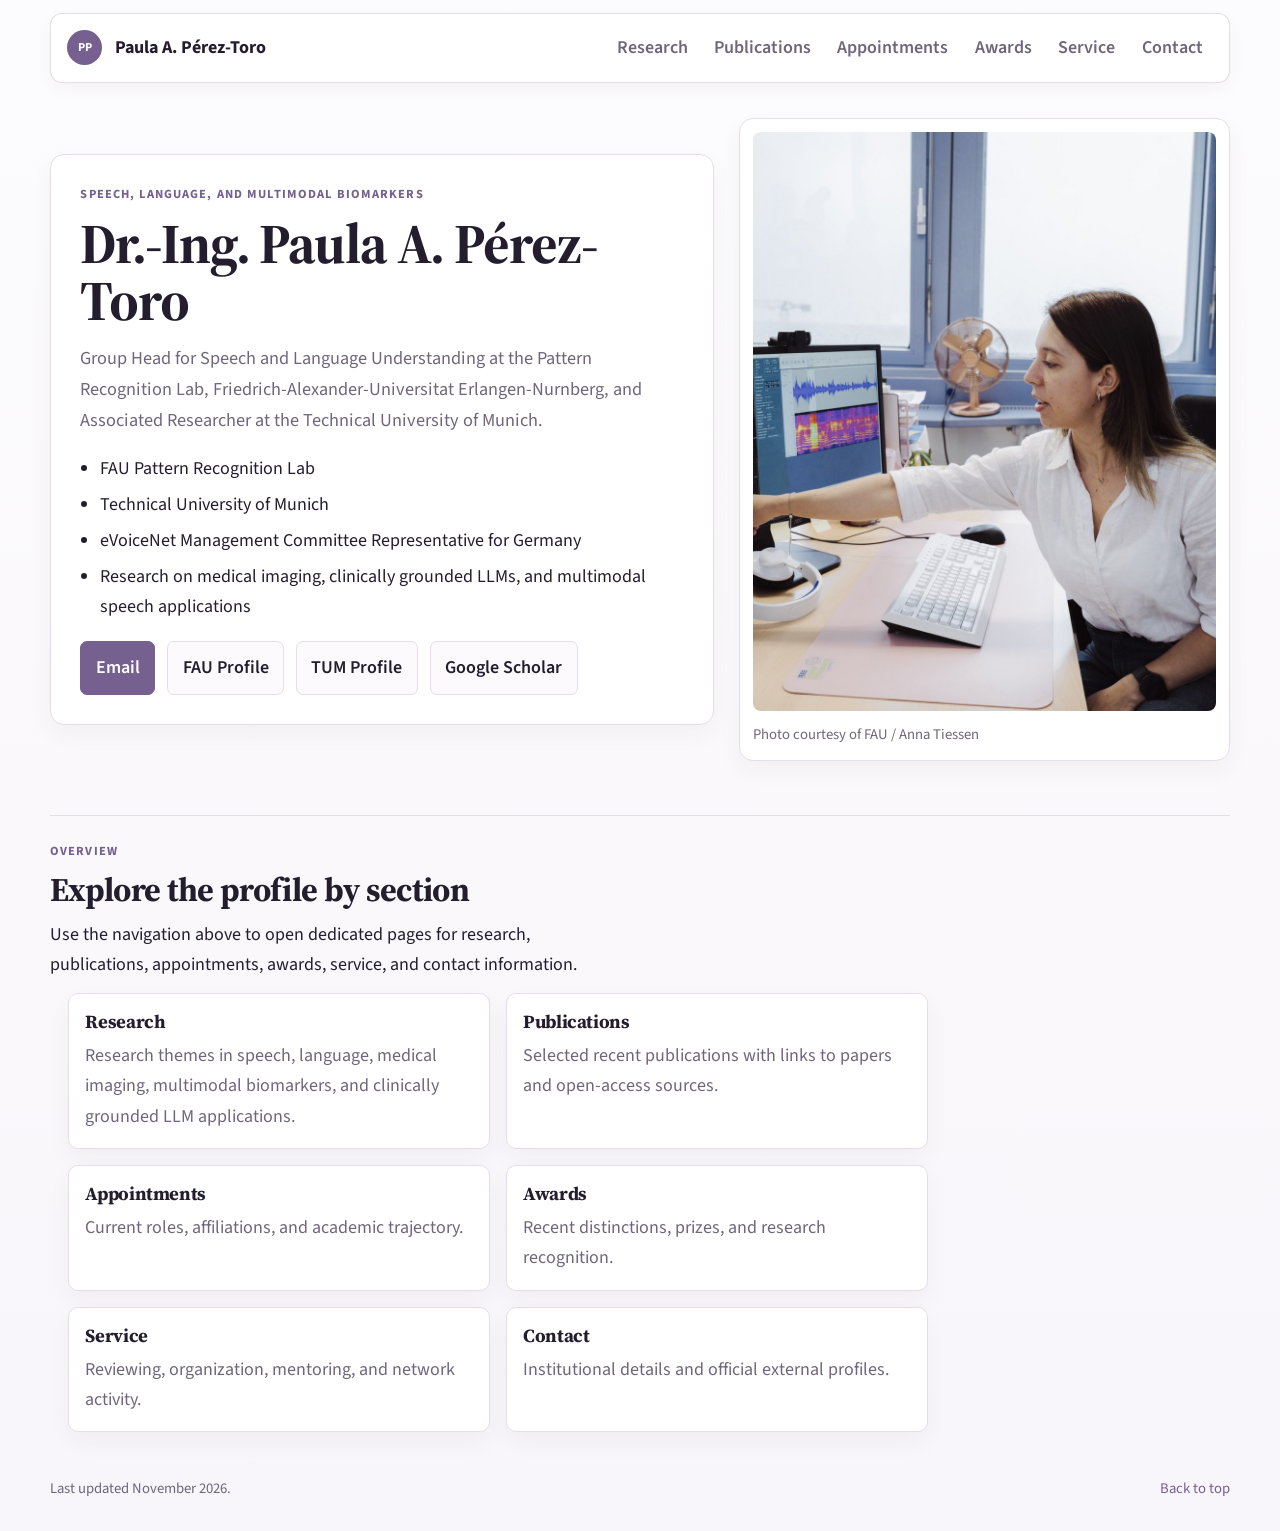
==== commit 23032d69: "Restructure academic site into section pages" ====
--- a/index.html
+++ b/index.html
@@ -6,548 +6,107 @@
     <title>Dr.-Ing. Paula A. Pérez-Toro</title>
     <meta
       name="description"
-      content="Academic profile for Dr.-Ing. Paula A. Pérez-Toro, Group Head for Speech and Language Understanding at the Pattern Recognition Lab, Friedrich-Alexander-Universitat Erlangen-Nurnberg."
+      content="Academic profile for Dr.-Ing. Paula A. Pérez-Toro at FAU and TUM, working on speech, language, and multimodal biomarkers for healthcare."
     />
     <meta property="og:title" content="Dr.-Ing. Paula A. Pérez-Toro" />
     <meta
       property="og:description"
-      content="Research in speech and language analysis, machine learning, and clinically interpretable AI for neurodegenerative and mental health assessment."
+      content="Academic profile for Dr.-Ing. Paula A. Pérez-Toro at FAU and TUM, working on speech, language, and multimodal biomarkers for healthcare."
     />
     <meta property="og:type" content="website" />
     <meta property="og:url" content="https://pauperezt.github.io/" />
     <meta property="og:image" content="https://pauperezt.github.io/assets/paula-perez-toro.jpg" />
     <link rel="canonical" href="https://pauperezt.github.io/" />
     <link rel="stylesheet" href="styles.css" />
-    <script type="application/ld+json">
-      {
-        "@context": "https://schema.org",
-        "@type": "Person",
-        "name": "Paula A. Pérez-Toro",
-        "honorificPrefix": "Dr.-Ing.",
-        "jobTitle": "Group Head for Speech and Language Understanding",
-        "affiliation": [
-          {
-            "@type": "Organization",
-            "name": "Friedrich-Alexander-Universitat Erlangen-Nurnberg, Pattern Recognition Lab"
-          },
-          {
-            "@type": "Organization",
-            "name": "Technical University of Munich"
-          }
-        ],
-        "email": "mailto:paula.andrea.perez@fau.de",
-        "url": "https://lme.tf.fau.de/persons/perez/",
-        "image": "https://pauperezt.github.io/assets/paula-perez-toro.jpg",
-        "knowsAbout": [
-          "automated speech and language analysis",
-          "machine learning",
-          "vocal biomarkers",
-          "Alzheimer disease",
-          "Parkinson disease",
-          "medical engineering"
-        ]
-      }
-    </script>
   </head>
   <body>
     <header class="site-header" id="top">
-      <a class="brand" href="#top" aria-label="Paula A. Pérez-Toro home">
-        <span class="brand-mark">PAP</span>
+      <a class="brand" href="./" aria-label="Paula A. Pérez-Toro home">
+        <span class="brand-mark">PP</span>
         <span>Paula A. Pérez-Toro</span>
       </a>
       <nav class="nav" aria-label="Primary navigation">
-        <a href="#latest-updates">News</a>
-        <a href="#research">Research</a>
-        <a href="#publication-highlights">Highlights</a>
-        <a href="#publications">Publications</a>
-        <a href="#cv">CV</a>
-        <a href="#contact">Contact</a>
+        <a href="./research/">Research</a>
+        <a href="./publications/">Publications</a>
+        <a href="./appointments/">Appointments</a>
+        <a href="./awards/">Awards</a>
+        <a href="./service/">Service</a>
+        <a href="./contact/">Contact</a>
       </nav>
     </header>
 
-    <main>
+    <main class="page-shell page-main">
       <section class="hero" aria-labelledby="hero-title">
         <div class="hero-copy">
-          <p class="eyebrow">Computational speech and language biomarkers</p>
+          <p class="eyebrow">Speech, language, and multimodal biomarkers</p>
           <h1 id="hero-title">Dr.-Ing. Paula A. Pérez-Toro</h1>
           <p class="lead">
-            Group Head for Speech and Language Understanding at FAU and associated researcher at
-            TUM since 2026, developing multimodal AI for medical signal processing, medical
-            imaging, and data-driven therapy decisions.
+            Group Head for Speech and Language Understanding at the Pattern Recognition Lab,
+            Friedrich-Alexander-Universitat Erlangen-Nurnberg, and Associated Researcher at the
+            Technical University of Munich.
           </p>
+          <ul class="hero-highlights" aria-label="Current roles">
+            <li>FAU Pattern Recognition Lab</li>
+            <li>Technical University of Munich</li>
+            <li>eVoiceNet Management Committee Representative for Germany</li>
+            <li>Research on medical imaging, clinically grounded LLMs, and multimodal speech applications</li>
+          </ul>
           <div class="hero-actions" aria-label="Profile links">
             <a class="button primary" href="mailto:paula.andrea.perez@fau.de">Email</a>
             <a class="button" href="https://lme.tf.fau.de/persons/perez/">FAU Profile</a>
-            <a class="button" href="https://github.com/PauPerezT">GitHub</a>
+            <a class="button" href="https://aim-lab.io/author/paula-a.-perez-toro/">TUM Profile</a>
             <a class="button" href="https://scholar.google.com/citations?user=9IgSau8AAAAJ&amp;hl=en">Google Scholar</a>
-            <a class="button" href="https://orcid.org/0000-0002-2727-2116">ORCID</a>
           </div>
         </div>
         <figure class="portrait">
           <img
             src="assets/paula-perez-toro.jpg"
-            alt="Paula A. Pérez-Toro pointing at speech and MRI analysis on a workstation screen"
+            alt="Paula A. Pérez-Toro presenting research on speech and medical imaging"
           />
-          <figcaption>Image: FAU / Anna Tiessen</figcaption>
+          <figcaption>Photo courtesy of FAU / Anna Tiessen</figcaption>
         </figure>
       </section>
 
-      <section class="quick-facts" aria-label="Academic highlights">
-        <article>
-          <span>Current</span>
-          <strong>Group Head</strong>
-          <p>Pattern Recognition Lab, FAU Erlangen-Nurnberg</p>
-        </article>
-        <article>
-          <span>TUM</span>
-          <strong>Associated Researcher</strong>
-          <p>Associated researcher at the Technical University of Munich since 2026</p>
-        </article>
-        <article>
-          <span>Network</span>
-          <strong>Management Committee</strong>
-          <p>German representative for eVoiceNet</p>
-        </article>
-        <article>
-          <span>Focus</span>
-          <strong>Speech, language, and medical imaging</strong>
-          <p>Clinical AI across multimodal biosignals, MRI, and health assessment</p>
-        </article>
-      </section>
-
-      <section class="section latest-updates" id="latest-updates" aria-labelledby="latest-updates-title">
+      <section class="section section-separated" aria-labelledby="overview-title">
         <div class="section-heading">
-          <p class="eyebrow">Latest updates</p>
-          <h2 id="latest-updates-title">Recent news, roles, and milestones</h2>
+          <p class="eyebrow">Overview</p>
+          <h2 id="overview-title">Explore the profile by section</h2>
           <p>
-            A quick overview of recent public updates across publications, academic leadership,
-            and recognition.
+            Use the navigation above to open dedicated pages for research, publications,
+            appointments, awards, service, and contact information.
           </p>
         </div>
-        <div class="updates-grid">
-          <article class="update-card">
-            <span>2026</span>
-            <h3>New publications in medical imaging and speech AI</h3>
-            <p>
-              Recent 2026 work includes a <em>Medical Image Analysis</em> article on
-              speech-to-video diffusion for vocal tract MRI and an ICASSP paper on
-              confidence-guided correction for disordered speech recognition.
-            </p>
-            <a href="#publications">See publication highlights</a>
-          </article>
-          <article class="update-card">
-            <span>Current roles</span>
-            <h3>Appointments across FAU, TUM, and eVoiceNet</h3>
-            <p>
-              Current public roles include Scientific Representative at the Profile Center Medical
-              Engineering, associated researcher at TUM since 2026, and Management Committee
-              representation for Germany in eVoiceNet.
-            </p>
-            <a href="#cv">View appointments and service</a>
-          </article>
-          <article class="update-card">
-            <span>2025</span>
-            <h3>Funding and recognition for clinical speech AI</h3>
-            <p>
-              Recent milestones include ETI funding for speech-driven cine-MRI research together
-              with the Elsbeth Wendler-Kalsch Promotionspreis and the ATE Promotionspreis.
-            </p>
-            <a href="https://lme.tf.fau.de/persons/perez/">Read the public profile</a>
-          </article>
+        <div class="section-body overview-grid">
+          <a class="overview-card" href="./research/">
+            <h3>Research</h3>
+            <p>Research themes in speech, language, medical imaging, multimodal biomarkers, and clinically grounded LLM applications.</p>
+          </a>
+          <a class="overview-card" href="./publications/">
+            <h3>Publications</h3>
+            <p>Selected recent publications with links to papers and open-access sources.</p>
+          </a>
+          <a class="overview-card" href="./appointments/">
+            <h3>Appointments</h3>
+            <p>Current roles, affiliations, and academic trajectory.</p>
+          </a>
+          <a class="overview-card" href="./awards/">
+            <h3>Awards</h3>
+            <p>Recent distinctions, prizes, and research recognition.</p>
+          </a>
+          <a class="overview-card" href="./service/">
+            <h3>Service</h3>
+            <p>Reviewing, organization, mentoring, and network activity.</p>
+          </a>
+          <a class="overview-card" href="./contact/">
+            <h3>Contact</h3>
+            <p>Institutional details and official external profiles.</p>
+          </a>
         </div>
       </section>
-
-      <section class="section two-column" id="research" aria-labelledby="research-title">
-        <div>
-          <p class="eyebrow">Research</p>
-          <h2 id="research-title">Human speech as a window into health</h2>
-        </div>
-        <div class="body-copy">
-          <p>
-            Paula A. Pérez-Toro studies how speech, language, video, and multimodal signals can
-            support earlier, more interpretable assessment of neurological and mental health
-            conditions. Her work spans pattern recognition, deep learning, time-series modeling,
-            image processing, acoustic and linguistic biomarkers, cross-lingual modeling, and
-            clinical machine learning.
-          </p>
-          <div class="research-grid">
-            <article>
-              <h3>Neurodegenerative disease</h3>
-              <p>
-                Methods for detecting and characterizing Alzheimer and Parkinson disease using
-                speech timing, acoustic patterns, language features, and movement-related signals.
-              </p>
-            </article>
-            <article>
-              <h3>Clinical interpretability</h3>
-              <p>
-                Feature sets and models designed to make automated decisions understandable to
-                clinicians, including work on speech timing and lexico-semantic features.
-              </p>
-            </article>
-            <article>
-              <h3>Multilingual health AI</h3>
-              <p>
-                Cross-linguistic and multilingual speech analysis for datasets in English, Spanish,
-                and other languages, with attention to model transfer and bias.
-              </p>
-            </article>
-            <article>
-              <h3>Speech articulation and MRI</h3>
-              <p>
-                Collaborative work on speech articulation, vocal tract MRI synthesis, and machine
-                learning for personalized clinical speech therapy.
-              </p>
-            </article>
-          </div>
-        </div>
-      </section>
-
-      <section class="section feature-band" aria-labelledby="program-title">
-        <div>
-          <p class="eyebrow">What we do</p>
-          <h2 id="program-title">Speech, language, and medical imaging for clinical AI</h2>
-          <p>
-            The Speech and Language Understanding group develops interpretable machine learning
-            methods that connect speech, language, video, and vocal tract imaging with clinically
-            meaningful questions: earlier assessment, therapy support, multilingual robustness, and
-            responsible deployment.
-          </p>
-        </div>
-        <a class="button light" href="#publication-highlights">Selected Publications</a>
-      </section>
-
-      <section class="section" id="publications" aria-labelledby="publications-title">
-        <div class="section-heading">
-          <p class="eyebrow">Selected publications</p>
-          <h2 id="publications-title">Recent and representative work</h2>
-          <p>
-            Updated in October 2026 with recent journal and conference publications, including
-            recent senior-authored work in speech and language AI.
-            A complete and current list is available through Google Scholar.
-          </p>
-        </div>
-        <div class="publication-showcase" id="publication-highlights">
-          <article class="showcase-card">
-            <div class="showcase-gallery showcase-gallery-one">
-              <a class="gallery-tile" href="https://doi.org/10.1016/j.media.2026.104053">
-                <img
-                  src="assets/paper-media-2026.png"
-                  alt="Publication thumbnail for the Medical Image Analysis vocal tract MRI paper"
-                />
-              </a>
-            </div>
-            <div class="showcase-copy">
-              <p class="showcase-meta">2026 | Medical Image Analysis</p>
-              <h3>A Speech-to-Video Synthesis Approach Using Spatio-Temporal Diffusion for Vocal Tract MRI</h3>
-              <p>
-                An audio-to-video diffusion framework that generates vocal tract MRI sequences from
-                speech, supporting clinically relevant visualization of articulatory motion.
-              </p>
-              <div class="showcase-links">
-                <a href="https://doi.org/10.1016/j.media.2026.104053">Paper</a>
-                <a href="https://www.sciencedirect.com/science/article/pii/S1361841526001210">Open-access article</a>
-              </div>
-            </div>
-          </article>
-          <article class="showcase-card">
-            <div class="showcase-gallery showcase-gallery-one">
-              <a class="gallery-tile" href="https://doi.org/10.2196/74200">
-                <img
-                  src="assets/paper-alzheimer-study-design.jpg"
-                  alt="Study design figure for automated speech markers of Alzheimer dementia"
-                />
-              </a>
-            </div>
-            <div class="showcase-copy">
-              <p class="showcase-meta">2025 | Journal of Medical Internet Research</p>
-              <h3>Automated Speech Markers of Alzheimer Dementia: Test of Cross-Linguistic Generalizability</h3>
-              <p>
-                A cross-linguistic study of speech timing and lexico-semantic markers for
-                Alzheimer dementia, visualized here through the study design and classification
-                results.
-              </p>
-              <div class="showcase-links">
-                <a href="https://doi.org/10.2196/74200">Paper</a>
-                <a href="https://pmc.ncbi.nlm.nih.gov/articles/PMC12572752/">Open-access figures</a>
-              </div>
-            </div>
-          </article>
-          <article class="showcase-card">
-            <div class="showcase-gallery showcase-gallery-one">
-              <a class="gallery-tile gallery-tile-text" href="https://doi.org/10.1109/ICASSP55912.2026.11463078">
-                <span class="tile-kicker">ICASSP 2026</span>
-                <strong>Disordered speech recognition</strong>
-                <span>Confidence-guided error correction</span>
-              </a>
-            </div>
-            <div class="showcase-copy">
-              <p class="showcase-meta">2026 | ICASSP | Senior author</p>
-              <h3>Confidence-guided error correction for disordered speech recognition</h3>
-              <p>
-                A senior-authored conference paper on improving recognition performance for
-                disordered speech through confidence-aware correction strategies.
-              </p>
-              <div class="showcase-links">
-                <a href="https://doi.org/10.1109/ICASSP55912.2026.11463078">Paper</a>
-              </div>
-            </div>
-          </article>
-        </div>
-        <div class="subsection-heading">
-          <h3>Recent senior-authored papers</h3>
-          <p>Selected papers with Paula A. Pérez-Toro in senior or last-author position.</p>
-        </div>
-        <div class="publication-list senior-publications">
-          <article>
-            <time>2026</time>
-            <h3>Confidence-guided error correction for disordered speech recognition</h3>
-            <p>ICASSP 2026. Senior author. DOI: 10.1109/ICASSP55912.2026.11463078.</p>
-            <a href="https://doi.org/10.1109/ICASSP55912.2026.11463078">DOI</a>
-          </article>
-          <article>
-            <time>2026</time>
-            <h3>Audio-Vision Contrastive Learning for Phonological Class Recognition</h3>
-            <p>TSD 2025 / LNCS 2026. Senior author. DOI: 10.1007/978-3-032-02548-7_6.</p>
-            <a href="https://doi.org/10.1007/978-3-032-02548-7_6">DOI</a>
-          </article>
-          <article>
-            <time>2025</time>
-            <h3>Enhancing ASR Accuracy for Speakers with Parkinson’s Disease Using Instruction-Tuned LLMs</h3>
-            <p>TSD 2025. Senior author. DOI: 10.1007/978-3-032-02551-7_14.</p>
-            <a href="https://doi.org/10.1007/978-3-032-02551-7_14">DOI</a>
-          </article>
-          <article>
-            <time>2024</time>
-            <h3>Empathetic Deep Learning: Transferring Adult Speech Emotion Models to Children With Gender-Specific Adaptations Using Neural Embeddings</h3>
-            <p>Human-Centric Intelligent Systems, 4, 633-642. Senior author. DOI: 10.1007/s44230-024-00088-w.</p>
-            <a href="https://doi.org/10.1007/s44230-024-00088-w">DOI</a>
-          </article>
-        </div>
-        <div class="publication-note">
-          <p>
-            EMNLP is not listed under the current public FAU publication record, so this page now
-            emphasizes the recent senior-authored papers that can be verified publicly. I can add
-            the EMNLP paper as soon as its title or DOI is available.
-          </p>
-        </div>
-        <div class="publication-list">
-          <article>
-            <time>2026</time>
-            <h3>A speech-to-video synthesis approach using spatio-temporal diffusion for vocal tract MRI</h3>
-            <p>Medical Image Analysis, 111, Article 104053. DOI: 10.1016/j.media.2026.104053.</p>
-            <a href="https://doi.org/10.1016/j.media.2026.104053">DOI</a>
-          </article>
-          <article>
-            <time>2026</time>
-            <h3>Confidence-guided error correction for disordered speech recognition</h3>
-            <p>Proceedings of ICASSP 2026, pp. 18447-18451. DOI: 10.1109/ICASSP55912.2026.11463078.</p>
-            <a href="https://doi.org/10.1109/ICASSP55912.2026.11463078">DOI</a>
-          </article>
-          <article>
-            <time>2026</time>
-            <h3>Audio-Vision Contrastive Learning for Phonological Class Recognition</h3>
-            <p>Text, Speech and Dialogue, Lecture Notes in Computer Science, pp. 60-71. DOI: 10.1007/978-3-032-02548-7_6.</p>
-            <a href="https://doi.org/10.1007/978-3-032-02548-7_6">DOI</a>
-          </article>
-          <article>
-            <time>2026</time>
-            <h3>Cross-modal diffusion for region-aligned vocal tract MRI synthesis</h3>
-            <p>Proceedings of SPIE Medical Imaging 2026. DOI: 10.1117/12.3087986.</p>
-            <a href="https://doi.org/10.1117/12.3087986">DOI</a>
-          </article>
-          <article>
-            <time>2025</time>
-            <h3>Automated Speech Markers of Alzheimer Dementia: Test of Cross-Linguistic Generalizability</h3>
-            <p>Journal of Medical Internet Research, 27, e74200. DOI: 10.2196/74200.</p>
-            <a href="https://doi.org/10.2196/74200">DOI</a>
-          </article>
-          <article>
-            <time>2025</time>
-            <h3>Exploring biases related to the use of large language models in a multilingual depression corpus</h3>
-            <p>Scientific Reports, 15, Article 36197. DOI: 10.1038/s41598-025-19980-x.</p>
-            <a href="https://doi.org/10.1038/s41598-025-19980-x">DOI</a>
-          </article>
-          <article>
-            <time>2025</time>
-            <h3>Enhancing ASR Accuracy for Speakers with Parkinson’s Disease Using Instruction-Tuned LLMs</h3>
-            <p>TSD 2025. DOI: 10.1007/978-3-032-02551-7_14.</p>
-            <a href="https://doi.org/10.1007/978-3-032-02551-7_14">DOI</a>
-          </article>
-          <article>
-            <time>2025</time>
-            <h3>kidsNARRATE: a versatile corpus for studying Chinese-English bilingual L2 narrative skills in preschoolers</h3>
-            <p>Language Resources and Evaluation, 59, 3117-3138. DOI: 10.1007/s10579-025-09851-2.</p>
-            <a href="https://doi.org/10.1007/s10579-025-09851-2">DOI</a>
-          </article>
-          <article>
-            <time>2024</time>
-            <h3>Multilingual Speech and Language Analysis for the Assessment of Mild Cognitive Impairment</h3>
-            <p>Proceedings of Interspeech 2024. DOI: 10.21437/Interspeech.2024-2115.</p>
-            <a href="https://doi.org/10.21437/Interspeech.2024-2115">DOI</a>
-          </article>
-          <article>
-            <time>2023</time>
-            <h3>Automatic Assessment of Alzheimer's across Three Languages Using Speech and Language Features</h3>
-            <p>Proceedings of Interspeech 2023. DOI: 10.21437/Interspeech.2023-2079.</p>
-            <a href="https://doi.org/10.21437/Interspeech.2023-2079">DOI</a>
-          </article>
-          <article>
-            <time>2022</time>
-            <h3>Interpreting acoustic features for the assessment of Alzheimer's disease using ForestNet</h3>
-            <p>Smart Health, 26, Article 100347. DOI: 10.1016/j.smhl.2022.100347.</p>
-            <a href="https://doi.org/10.1016/j.smhl.2022.100347">DOI</a>
-          </article>
-        </div>
-      </section>
-
-      <section class="section two-column" id="cv" aria-labelledby="cv-title">
-        <div>
-          <p class="eyebrow">Academic CV</p>
-          <h2 id="cv-title">Appointments, education, and leadership</h2>
-        </div>
-        <div class="timeline">
-          <article>
-            <span>Since 2025</span>
-            <h3>Management Committee representative for Germany</h3>
-            <p>European Network to Advance the Development and Implementation of Vocal Biomarkers (eVoiceNet).</p>
-          </article>
-          <article>
-            <span>2025 - ongoing</span>
-            <h3>Scientific Representative</h3>
-            <p>Profile Center Medical Engineering (FAU MT), Erlangen-Nurnberg, Germany.</p>
-          </article>
-          <article>
-            <span>Since 2026</span>
-            <h3>Associated Researcher</h3>
-            <p>Technical University of Munich (TUM).</p>
-          </article>
-          <article>
-            <span>2022 - ongoing</span>
-            <h3>Research Associate / Scientific Coordinator</h3>
-            <p>Coordinator of the FAU EVUK project "Next-generation AI for Integrated Diagnostics."</p>
-          </article>
-          <article>
-            <span>Since 2024</span>
-            <h3>Researcher</h3>
-            <p>Pattern Recognition Lab, Friedrich-Alexander-Universitat Erlangen-Nurnberg.</p>
-          </article>
-          <article>
-            <span>2023 - ongoing</span>
-            <h3>Guest Researcher</h3>
-            <p>Harvard Medical School for generative AI applications in cine-MRI, and King's College London for multilingual longitudinal assessment of depression.</p>
-          </article>
-          <article>
-            <span>2021 - ongoing</span>
-            <h3>Lecturer</h3>
-            <p>Department of Computer Science, FAU Erlangen-Nurnberg.</p>
-          </article>
-          <article>
-            <span>2019 - 2024</span>
-            <h3>Lecturer</h3>
-            <p>Department of Electronics and Telecommunications Engineering, Universidad de Antioquia, Colombia.</p>
-          </article>
-          <article>
-            <span>2021 - 2024</span>
-            <h3>PhD in Computer Science, Summa Cum Laude</h3>
-            <p>FAU Erlangen-Nurnberg. Thesis: Acoustic and Linguistic Analysis in Neurological and Psychiatric Disorders.</p>
-          </article>
-          <article>
-            <span>2019 - 2021</span>
-            <h3>MSc in Telecommunications Engineering, Summa Cum Laude</h3>
-            <p>Universidad de Antioquia. Thesis on speech and natural language processing for customer satisfaction and neurodegenerative disease assessment.</p>
-          </article>
-          <article>
-            <span>2012 - 2018</span>
-            <h3>BSc in Electronic Engineering</h3>
-            <p>Universidad de Antioquia. Project on gait assessment of Parkinson's disease using inertial sensors and nonlinear dynamics features.</p>
-          </article>
-        </div>
-      </section>
-
-      <section class="section awards" aria-labelledby="awards-title">
-        <div class="section-heading">
-          <p class="eyebrow">Recognition</p>
-          <h2 id="awards-title">Awards, prizes, and scholarships</h2>
-          <p>
-            Recent distinctions across doctoral research, competitive funding, scientific outreach,
-            and international academic exchange.
-          </p>
-        </div>
-        <ul>
-          <li><strong>2025</strong> Elsbeth Wendler-Kalsch Promotionspreis</li>
-          <li><strong>2025</strong> ATE Promotionspreis, Alumni TF Erlangen</li>
-          <li><strong>2025</strong> FAU Emerging Talent Initiative project funding</li>
-          <li><strong>2025</strong> First place, Science Slam at Tag der Technischen Fakultat</li>
-          <li><strong>2024</strong> Taukadial Challenge, Interspeech 2024</li>
-          <li><strong>2024</strong> Summa Cum Laude PhD Thesis, FAU Erlangen-Nurnberg</li>
-          <li><strong>2023</strong> Travel Grant, Interspeech</li>
-          <li><strong>2019 - 2020</strong> BAYLAT research stay at the Pattern Recognition Lab</li>
-          <li><strong>2020</strong> DAAD scholarship for exchange students</li>
-        </ul>
-      </section>
-
-      <section class="section service" aria-labelledby="service-title">
-        <div class="section-heading">
-          <p class="eyebrow">Academic service</p>
-          <h2 id="service-title">Community, reviewing, and outreach</h2>
-        </div>
-        <div class="service-grid">
-          <article>
-            <h3>Conference and workshop organization</h3>
-            <p>
-              Local Organizing Committee Conference Chair for TSD 2025; co-organizer and co-chair
-              of the AI-Based Speech Biomarkers session at Forum Acusticum Euronoise 2025; and
-              co-organizer of MICCAI 2024 MMMI / ML4MHD workshops.
-            </p>
-          </article>
-          <article>
-            <h3>Program committees and reviewing</h3>
-            <p>
-              Program committee work for SPADE at ICASSP 2025 and ML4CMH at AAAI 2024; reviewer
-              for venues including Nature Aging, npj Digital Medicine, Scientific Reports,
-              Interspeech, ICASSP, and IEEE journals.
-            </p>
-          </article>
-          <article>
-            <h3>Mentoring and networks</h3>
-            <p>
-              Mentor in ARIADNE and EELISA mentoring programs, connecting researcher for LATinBAY,
-              and digitalization coordinator for BioGeCo, the Colombian-German Network for Research
-              Innovation.
-            </p>
-          </article>
-          <article>
-            <h3>Languages</h3>
-            <p>Spanish native; English full working proficiency; German intermediate proficiency.</p>
-          </article>
-        </div>
-      </section>
-
-      <section class="section contact" id="contact" aria-labelledby="contact-title">
-        <div>
-          <p class="eyebrow">Contact</p>
-          <h2 id="contact-title">Pattern Recognition Lab</h2>
-          <p>
-            Friedrich-Alexander-Universitat Erlangen-Nurnberg<br />
-            Chair of Computer Science 5 (Pattern Recognition)<br />
-            Martensstrasse 3, 91058 Erlangen, Germany
-          </p>
-        </div>
-        <div class="contact-card">
-          <a href="mailto:paula.andrea.perez@fau.de">paula.andrea.perez@fau.de</a>
-          <a href="https://lme.tf.fau.de/persons/perez/">Official FAU profile</a>
-          <a href="https://github.com/PauPerezT">GitHub: PauPerezT</a>
-          <a href="https://scholar.google.com/citations?user=9IgSau8AAAAJ&amp;hl=en">Google Scholar</a>
-          <a href="https://orcid.org/0000-0002-2727-2116">ORCID: 0000-0002-2727-2116</a>
-          <a href="https://www.medicalengineering.fau.de/people/">FAU Medical Engineering</a>
-        </div>
-      </section>
-
     </main>
 
     <footer class="site-footer">
-      <p>Academic profile compiled from public and provided academic sources. Last updated October 2026.</p>
+      <p>Last updated November 2026.</p>
       <a href="#top">Back to top</a>
     </footer>
   </body>
--- a/styles.css
+++ b/styles.css
@@ -1,21 +1,20 @@
-@import url("https://fonts.googleapis.com/css2?family=Fraunces:opsz,wght@9..144,600;9..144,700&family=Manrope:wght@400;500;700;800&display=swap");
+@import url("https://fonts.googleapis.com/css2?family=Source+Serif+4:wght@600;700&family=Source+Sans+3:wght@400;500;600;700&display=swap");
 
 :root {
-  --ink: #241633;
-  --muted: #6f617f;
-  --line: #ddd4eb;
-  --paper: #f6f0fb;
-  --panel: #fffafe;
-  --panel-strong: rgba(255, 255, 255, 0.92);
-  --teal: #6f41ac;
-  --teal-dark: #48256f;
-  --green: #8a6fc0;
-  --gold: #b98b43;
-  --rose: #a65582;
-  --shadow: 0 24px 70px rgba(36, 22, 51, 0.14);
-  --shadow-soft: 0 18px 45px rgba(36, 22, 51, 0.1);
-  --radius-lg: 1.35rem;
-  --radius-md: 0.95rem;
+  --bg: #f8f6fa;
+  --surface: #ffffff;
+  --surface-soft: #fcfafd;
+  --ink: #241d2e;
+  --muted: #6f667b;
+  --line: #e4deea;
+  --accent: #75608f;
+  --accent-dark: #604a79;
+  --accent-soft: #f3eef8;
+  --shadow: 0 10px 24px rgba(58, 40, 78, 0.045);
+  --radius-lg: 14px;
+  --radius-md: 10px;
+  --radius-sm: 8px;
+  --content-width: 1180px;
 }
 
 * {
@@ -28,32 +27,68 @@
 
 body {
   margin: 0;
-  background:
-    radial-gradient(circle at top left, rgba(143, 109, 192, 0.2), transparent 27rem),
-    radial-gradient(circle at top right, rgba(111, 65, 172, 0.14), transparent 24rem),
-    linear-gradient(180deg, #fcf9ff 0, #f6f0fb 36rem, #f9f4fb 100%),
-    var(--paper);
+  background: linear-gradient(180deg, #fcfbfd 0%, var(--bg) 100%);
   color: var(--ink);
-  font-size: clamp(1.02rem, 0.98rem + 0.2vw, 1.14rem);
-  font-family:
-    "Manrope", ui-sans-serif, system-ui, -apple-system, BlinkMacSystemFont, "Segoe UI", sans-serif;
-  line-height: 1.72;
-}
-
-a {
-  color: var(--teal);
-  text-decoration: none;
-}
-
-a:hover {
-  color: var(--teal-dark);
-  text-decoration: underline;
-  text-underline-offset: 0.18em;
+  font-family: "Source Sans 3", ui-sans-serif, system-ui, sans-serif;
+  font-size: 18px;
+  line-height: 1.68;
 }
 
 img {
   display: block;
   max-width: 100%;
+}
+
+a {
+  color: var(--accent);
+  text-decoration: none;
+}
+
+a:hover {
+  color: var(--accent-dark);
+  text-decoration: underline;
+  text-underline-offset: 0.16em;
+}
+
+h1,
+h2,
+h3,
+p {
+  margin-top: 0;
+}
+
+h1,
+h2,
+h3 {
+  font-family: "Source Serif 4", Georgia, serif;
+  letter-spacing: -0.02em;
+}
+
+h1 {
+  margin-bottom: 0.85rem;
+  font-size: clamp(2.85rem, 4.4vw, 4.2rem);
+  line-height: 1.02;
+}
+
+h2 {
+  margin-bottom: 0.75rem;
+  font-size: clamp(1.9rem, 2.6vw, 2.55rem);
+  line-height: 1.08;
+}
+
+h3 {
+  margin-bottom: 0.4rem;
+  font-size: 1.16rem;
+  line-height: 1.34;
+}
+
+.page-shell {
+  width: min(calc(100% - 2rem), var(--content-width));
+  margin: 0 auto;
+}
+
+.page-main {
+  padding-bottom: 1.5rem;
 }
 
 .site-header {
@@ -63,18 +98,21 @@
   display: flex;
   align-items: center;
   justify-content: space-between;
-  gap: 1.5rem;
-  padding: 0.95rem clamp(1rem, 4vw, 4rem);
-  border-bottom: 1px solid rgba(221, 212, 235, 0.92);
-  background: rgba(251, 247, 255, 0.84);
-  backdrop-filter: blur(18px);
-  box-shadow: 0 10px 30px rgba(36, 22, 51, 0.05);
+  gap: 1rem;
+  width: min(calc(100% - 2rem), var(--content-width));
+  margin: 0.8rem auto 0;
+  padding: 0.8rem 1rem;
+  border: 1px solid rgba(227, 220, 234, 0.98);
+  border-radius: 12px;
+  background: rgba(255, 255, 255, 0.96);
+  backdrop-filter: blur(10px);
+  box-shadow: 0 6px 18px rgba(58, 40, 78, 0.035);
 }
 
 .brand {
   display: inline-flex;
   align-items: center;
-  gap: 0.75rem;
+  gap: 0.8rem;
   color: var(--ink);
   font-weight: 700;
 }
@@ -85,111 +123,86 @@
 
 .brand-mark {
   display: grid;
-  width: 2.45rem;
-  height: 2.45rem;
+  width: 2.2rem;
+  height: 2.2rem;
   place-items: center;
-  border-radius: 0.75rem;
-  background: linear-gradient(145deg, var(--teal), #8c66c3);
+  border-radius: 999px;
+  background: var(--accent);
   color: #fff;
-  font-size: 0.78rem;
-  letter-spacing: 0;
-  box-shadow: 0 12px 24px rgba(72, 37, 111, 0.22);
+  font-size: 0.76rem;
+  font-weight: 700;
 }
 
 .nav {
   display: flex;
   flex-wrap: wrap;
-  justify-content: flex-end;
-  gap: 0.9rem 1.25rem;
-  font-size: 1rem;
+  gap: 0.35rem;
 }
 
 .nav a {
-  display: inline-flex;
+  padding: 0.38rem 0.65rem;
+  border-radius: 6px;
+  color: var(--muted);
+  font-weight: 600;
+}
+
+.nav a:hover {
+  background: #f6f2fa;
+  color: var(--accent-dark);
+  text-decoration: none;
+}
+
+.hero {
+  display: grid;
+  grid-template-columns: minmax(0, 1.15fr) minmax(18rem, 0.85fr);
+  gap: 1.6rem;
   align-items: center;
-  min-height: 2.4rem;
-  padding: 0.25rem 0.85rem;
-  border-radius: 999px;
+  padding: 2.2rem 0 1.9rem;
+}
+
+.hero-copy,
+.portrait,
+.research-grid article,
+.showcase-card,
+.publication-list article,
+.timeline article,
+.details-panel,
+.contact,
+.contact-card a {
+  border: 1px solid var(--line);
+  background: var(--surface);
+  box-shadow: var(--shadow);
+}
+
+.hero-copy {
+  padding: clamp(1.4rem, 2.3vw, 2rem);
+  border-radius: var(--radius-lg);
+}
+
+.eyebrow {
+  margin: 0 0 0.6rem;
+  color: var(--accent);
+  font-size: 0.78rem;
+  font-weight: 700;
+  letter-spacing: 0.09em;
+  text-transform: uppercase;
+}
+
+.lead {
+  max-width: 42rem;
   color: var(--muted);
-  font-weight: 650;
-  transition:
-    background-color 180ms ease,
-    color 180ms ease,
-    transform 180ms ease;
-}
-
-.nav a:hover {
-  color: var(--ink);
-  background: rgba(111, 65, 172, 0.08);
-  text-decoration: none;
-  transform: translateY(-1px);
-}
-
-.hero {
-  display: grid;
-  grid-template-columns: minmax(0, 0.95fr) minmax(22rem, 1.05fr);
-  gap: clamp(2rem, 6vw, 6rem);
-  align-items: center;
-  padding: clamp(3.5rem, 8vw, 7rem) clamp(1rem, 5vw, 5rem) clamp(2.5rem, 5vw, 4.5rem);
-  min-height: 82vh;
-  border-bottom: 1px solid var(--line);
-  background:
-    radial-gradient(circle at 15% 18%, rgba(255, 255, 255, 0.95), transparent 26rem),
-    linear-gradient(180deg, rgba(255, 255, 255, 0.58), rgba(255, 255, 255, 0.06));
-}
-
-.hero-copy {
-  max-width: 52rem;
-  position: relative;
-  z-index: 1;
-}
-
-.eyebrow {
-  margin: 0 0 0.65rem;
-  color: var(--teal);
-  font-size: 0.82rem;
-  font-weight: 800;
-  letter-spacing: 0.1em;
-  text-transform: uppercase;
-}
-
-h1,
-h2,
-h3,
-p {
-  margin-top: 0;
-}
-
-h1 {
-  font-family: "Fraunces", Georgia, serif;
-  max-width: 13ch;
-  margin-bottom: 1rem;
-  font-size: 5.8rem;
-  line-height: 0.96;
-  letter-spacing: 0;
-}
-
-h2 {
-  font-family: "Fraunces", Georgia, serif;
-  margin-bottom: 1rem;
-  font-size: 3rem;
-  line-height: 1.05;
-  letter-spacing: 0;
-}
-
-h3 {
-  font-family: "Fraunces", Georgia, serif;
-  margin-bottom: 0.45rem;
-  font-size: 1.18rem;
-  line-height: 1.28;
-  letter-spacing: 0;
-}
-
-.lead {
-  max-width: 43rem;
-  color: var(--muted);
-  font-size: clamp(1.28rem, 1.18rem + 0.36vw, 1.52rem);
-  line-height: 1.76;
+  font-size: 1.14rem;
+}
+
+.hero-highlights,
+.plain-list {
+  margin: 1.2rem 0 0;
+  padding-left: 1.2rem;
+}
+
+.hero-highlights li,
+.plain-list li {
+  margin-bottom: 0.35rem;
 }
 
 .hero-actions,
@@ -200,550 +213,308 @@
 }
 
 .hero-actions {
-  margin-top: 1.35rem;
+  margin-top: 1.15rem;
 }
 
 .button {
   display: inline-flex;
-  min-height: 3rem;
   align-items: center;
   justify-content: center;
+  min-height: 2.7rem;
+  padding: 0.68rem 0.9rem;
   border: 1px solid var(--line);
-  border-radius: 999px;
-  padding: 0.8rem 1.08rem;
-  background: var(--panel-strong);
+  border-radius: 7px;
+  background: var(--surface-soft);
   color: var(--ink);
-  font-weight: 750;
-  line-height: 1.2;
-  box-shadow: 0 10px 24px rgba(32, 35, 32, 0.06);
-  transition:
-    transform 180ms ease,
-    border-color 180ms ease,
-    box-shadow 180ms ease,
-    background-color 180ms ease,
-    color 180ms ease;
+  font-weight: 600;
+  box-shadow: none;
 }
 
 .button:hover {
-  border-color: var(--teal);
-  color: var(--teal-dark);
   text-decoration: none;
-  transform: translateY(-2px);
-  box-shadow: 0 14px 30px rgba(52, 33, 74, 0.12);
+  border-color: #d4c7e0;
+  background: #f6f1fa;
 }
 
 .button.primary {
-  border-color: var(--teal);
-  background: var(--teal);
+  border-color: var(--accent);
+  background: var(--accent);
   color: #fff;
 }
 
 .button.primary:hover {
-  background: var(--teal-dark);
+  background: var(--accent-dark);
   color: #fff;
 }
 
-.button.light {
-  width: fit-content;
-  border-color: rgba(255, 255, 255, 0.62);
-  background: var(--panel);
-  color: var(--teal-dark);
-}
-
 .portrait {
-  position: relative;
   margin: 0;
-}
-
-.portrait::before {
-  position: absolute;
-  inset: 1rem -1.25rem -1.25rem 1.25rem;
-  z-index: -1;
+  padding: 0.8rem;
+  border-radius: var(--radius-lg);
+}
+
+.portrait img {
+  aspect-ratio: 4 / 5;
+  object-fit: cover;
+  object-position: center;
+  border-radius: calc(var(--radius-lg) - 6px);
+}
+
+.portrait figcaption {
+  margin-top: 0.75rem;
+  color: var(--muted);
+  font-size: 0.92rem;
+}
+
+.section {
+  padding: 1.35rem 0 0;
+}
+
+.section-separated {
+  margin-top: 1.45rem;
+  padding-top: 1.6rem;
+  border-top: 1px solid var(--line);
+}
+
+.section-page {
+  display: grid;
+  gap: 1rem;
+  padding: 1.7rem 0 0;
+}
+
+.section-heading {
+  max-width: 36rem;
+  margin-bottom: 0.8rem;
+}
+
+.section-heading p:last-child {
+  margin-bottom: 0;
+}
+
+.section-body {
+  max-width: 56rem;
+  padding: 0 1.15rem 1.15rem;
+}
+
+.section-body.contact {
+  max-width: none;
+}
+
+.body-copy {
+  font-size: 1.06rem;
+}
+
+.section-lead {
+  max-width: 48rem;
+}
+
+.research-grid,
+.publication-list,
+.split-content,
+.overview-grid {
+  display: grid;
+  grid-template-columns: repeat(2, minmax(0, 1fr));
+  gap: 1rem;
+}
+
+.overview-card {
+  display: block;
+  padding: 1rem;
   border: 1px solid var(--line);
-  border-radius: 1.25rem;
-  background:
-    linear-gradient(145deg, rgba(234, 223, 247, 0.95), rgba(244, 235, 252, 0.8));
-  content: "";
-}
-
-.portrait img {
-  width: min(100%, 39rem);
-  aspect-ratio: 16 / 11;
-  object-fit: cover;
-  object-position: 45% center;
-  border: 10px solid var(--panel);
-  border-radius: 1.2rem;
+  border-radius: var(--radius-md);
+  background: var(--surface);
   box-shadow: var(--shadow);
-}
-
-.portrait figcaption {
-  margin-top: 0.7rem;
-  margin-left: auto;
-  color: var(--muted);
-  font-size: 0.85rem;
-  text-align: right;
-}
-
-.quick-facts {
-  display: grid;
-  grid-template-columns: repeat(4, 1fr);
-  gap: 1rem;
-  margin: -1.25rem clamp(1rem, 5vw, 5rem) 0;
-  padding: 0;
-  position: relative;
-  z-index: 2;
-}
-
-.quick-facts article {
-  padding: clamp(1.2rem, 3vw, 1.7rem);
-  border: 1px solid rgba(221, 212, 235, 0.92);
-  border-radius: 1.1rem;
-  background:
-    linear-gradient(180deg, rgba(255, 255, 255, 0.94), rgba(246, 240, 251, 0.94));
-  box-shadow: var(--shadow-soft);
-}
-
-.latest-updates {
-  position: relative;
-}
-
-.latest-updates::before {
-  position: absolute;
-  inset: clamp(1.5rem, 4vw, 2.5rem) clamp(1rem, 5vw, 5rem) auto;
-  height: 13rem;
-  border-radius: 1rem;
-  background:
-    linear-gradient(120deg, rgba(111, 65, 172, 0.14), rgba(185, 139, 67, 0.12)),
-    rgba(255, 255, 255, 0.64);
-  content: "";
-  pointer-events: none;
-}
-
-.quick-facts span,
-.timeline span,
-.publication-list time,
-.update-card span {
-  display: inline-block;
-  margin-bottom: 0.35rem;
-  color: var(--gold);
-  font-size: 0.78rem;
-  font-weight: 850;
-  text-transform: uppercase;
-}
-
-.quick-facts strong {
-  display: block;
-  font-size: 1.18rem;
-  line-height: 1.25;
-}
-
-.quick-facts p,
-.research-grid p,
-.timeline p,
-.publication-list p,
-.sources li,
-.awards li {
+  color: var(--ink);
+}
+
+.overview-card:hover {
+  text-decoration: none;
+  border-color: #d4c7e0;
+  background: var(--surface-soft);
+}
+
+.overview-card p {
   margin-bottom: 0;
   color: var(--muted);
 }
 
-.section {
-  padding: clamp(3rem, 7vw, 6.5rem) clamp(1rem, 5vw, 5rem);
-}
-
-main > .section:nth-of-type(even):not(.feature-band):not(.awards):not(.contact) {
-  background: linear-gradient(180deg, rgba(255, 255, 255, 0.22), rgba(255, 255, 255, 0));
-}
-
-.latest-updates .section-heading,
-.latest-updates .updates-grid {
-  position: relative;
-  z-index: 1;
-}
-
-.two-column {
-  display: grid;
-  grid-template-columns: minmax(14rem, 0.72fr) minmax(0, 1.28fr);
-  gap: clamp(2rem, 6vw, 5rem);
-}
-
-.body-copy {
-  font-size: 1.1rem;
-}
-
-.updates-grid {
-  display: grid;
-  grid-template-columns: repeat(3, minmax(0, 1fr));
-  gap: 1rem;
-}
-
-.update-card {
-  display: grid;
-  gap: 0.6rem;
-  padding: 1.4rem;
-  border: 1px solid rgba(221, 212, 235, 0.92);
+.compact-grid {
+  gap: 0.85rem;
+}
+
+.research-grid {
+  margin-top: 1.2rem;
+}
+
+.research-grid article,
+.publication-list article,
+.timeline article,
+.info-card {
+  padding: 1rem;
+  border-radius: var(--radius-md);
+}
+
+.research-grid p,
+.publication-list p,
+.timeline p,
+.info-card p {
+  margin-bottom: 0;
+  color: var(--muted);
+}
+
+.publication-showcase {
+  display: grid;
+  grid-template-columns: repeat(2, minmax(0, 1fr));
+  gap: 0.9rem;
+  margin-bottom: 0.9rem;
+}
+
+.showcase-card {
+  display: grid;
+  grid-template-columns: 10rem minmax(0, 1fr);
+  gap: 0.9rem;
+  align-items: start;
+  padding: 0.9rem;
   border-radius: var(--radius-lg);
-  background:
-    linear-gradient(180deg, rgba(255, 255, 255, 0.94), rgba(246, 240, 251, 0.98));
-  box-shadow: 0 20px 45px rgba(52, 33, 74, 0.08);
-  transition:
-    transform 180ms ease,
-    box-shadow 180ms ease,
-    border-color 180ms ease;
-}
-
-.update-card:hover,
-.research-grid article:hover,
-.service-grid article:hover,
-.publication-list article:hover,
-.timeline article:hover,
-.showcase-card:hover {
-  transform: translateY(-4px);
-  border-color: rgba(111, 65, 172, 0.32);
-  box-shadow: 0 24px 46px rgba(52, 33, 74, 0.12);
-}
-
-.update-card h3,
-.update-card p {
-  margin-bottom: 0;
-}
-
-.update-card a {
-  width: fit-content;
-  margin-top: 0.25rem;
-  font-weight: 750;
-}
-
-.research-grid {
-  display: grid;
-  grid-template-columns: repeat(2, minmax(0, 1fr));
-  gap: 1rem;
-  margin-top: 1.5rem;
-}
-
-.research-grid article,
-.service-grid article,
-.publication-list article,
-.timeline article {
-  border: 1px solid var(--line);
-  border-radius: var(--radius-md);
-  background: var(--panel);
-  box-shadow: 0 14px 34px rgba(32, 35, 32, 0.055);
-  transition:
-    transform 180ms ease,
-    box-shadow 180ms ease,
-    border-color 180ms ease;
-}
-
-.research-grid article {
-  padding: 1.15rem;
-}
-
-.research-grid article:nth-child(1) {
-  border-top: 4px solid var(--teal);
-}
-
-.research-grid article:nth-child(2) {
-  border-top: 4px solid var(--green);
-}
-
-.research-grid article:nth-child(3) {
-  border-top: 4px solid var(--gold);
-}
-
-.research-grid article:nth-child(4) {
-  border-top: 4px solid var(--rose);
-}
-
-.feature-band {
-  display: flex;
-  align-items: center;
-  justify-content: space-between;
-  gap: 1.5rem;
-  margin: 0 clamp(1rem, 5vw, 5rem);
-  border-radius: 1.75rem;
+}
+
+.gallery-tile {
   overflow: hidden;
-  background:
-    linear-gradient(115deg, rgba(72, 37, 111, 0.94), rgba(111, 65, 172, 0.84)),
-    url("assets/paula-perez-toro.jpg") 50% center / cover;
-  color: #fff;
-  box-shadow: 0 24px 60px rgba(48, 26, 77, 0.2);
-}
-
-.feature-band div {
-  max-width: 48rem;
-}
-
-.feature-band .eyebrow,
-.feature-band p {
-  color: rgba(255, 255, 255, 0.86);
-}
-
-.section-heading {
-  max-width: 55rem;
-  margin-bottom: 1.8rem;
-}
-
-.section-heading h2 {
-  max-width: 14ch;
-}
-
-.subsection-heading {
-  display: grid;
-  gap: 0.35rem;
-  max-width: 48rem;
-  margin: 1.5rem 0 1rem;
-}
-
-.subsection-heading h3,
-.subsection-heading p,
-.publication-note p {
-  margin-bottom: 0;
-}
-
-.publication-showcase {
-  display: grid;
-  gap: 0.65rem;
-  margin-bottom: 0.95rem;
-}
-
-.showcase-card {
-  display: grid;
-  grid-template-columns: 7rem minmax(0, 1fr);
-  gap: 0.75rem;
-  align-items: stretch;
-  border: 1px solid var(--line);
-  border-radius: 1.1rem;
-  padding: 0.8rem;
-  background:
-    linear-gradient(180deg, rgba(255, 255, 255, 0.88), rgba(245, 238, 252, 0.96));
-  box-shadow: 0 12px 24px rgba(52, 33, 74, 0.06);
-  transition:
-    transform 180ms ease,
-    box-shadow 180ms ease,
-    border-color 180ms ease;
-}
-
-.showcase-gallery {
-  display: grid;
-  gap: 0;
-}
-
-.showcase-gallery-three {
-  grid-template-columns: repeat(3, minmax(0, 1fr));
-}
-
-.showcase-gallery-two {
-  grid-template-columns: repeat(2, minmax(0, 1fr));
-}
-
-.showcase-gallery-four {
-  grid-template-columns: repeat(2, minmax(0, 1fr));
-}
-
-.showcase-gallery-one {
-  grid-template-columns: 1fr;
-}
-
-.gallery-tile {
-  display: grid;
-  align-content: center;
-  overflow: hidden;
-  border: 1px solid var(--line);
-  border-radius: 0.8rem;
-  background: #fff;
-  box-shadow: inset 0 1px 0 rgba(255, 255, 255, 0.7);
+  border-radius: var(--radius-sm);
+  background: var(--surface-soft);
 }
 
 .gallery-tile:hover {
-  border-color: var(--teal);
-}
-
-.gallery-tile-text {
-  min-height: 100%;
-  gap: 0.45rem;
-  padding: 0.9rem 0.8rem;
-  background:
-    radial-gradient(circle at top right, rgba(185, 139, 67, 0.18), transparent 6rem),
-    linear-gradient(160deg, rgba(111, 65, 172, 0.1), rgba(255, 255, 255, 0.96) 58%);
-}
-
-.gallery-tile-text strong,
-.gallery-tile-text span {
-  line-height: 1.2;
-}
-
-.gallery-tile-text strong {
-  color: var(--ink);
-  font-family: "Fraunces", Georgia, serif;
-  font-size: 1rem;
-  font-weight: 700;
-}
-
-.tile-kicker {
-  color: var(--gold);
-  font-size: 0.72rem;
-  font-weight: 850;
-  letter-spacing: 0.08em;
-  text-transform: uppercase;
-}
-
-.gallery-tile-text span:last-child {
-  color: var(--muted);
-  font-size: 0.88rem;
-  font-weight: 650;
+  text-decoration: none;
 }
 
 .gallery-tile img {
   width: 100%;
   aspect-ratio: 4 / 3;
   object-fit: contain;
-  padding: 0.25rem;
-  transition: transform 180ms ease;
-}
-
-.gallery-tile:hover img {
-  transform: scale(1.03);
+  padding: 0.3rem;
+}
+
+.showcase-meta,
+.timeline span,
+.publication-list time {
+  display: inline-block;
+  margin-bottom: 0.4rem;
+  color: var(--accent);
+  font-size: 0.82rem;
+  font-weight: 700;
+  text-transform: uppercase;
+  letter-spacing: 0.04em;
 }
 
 .showcase-copy {
-  display: flex;
-  flex-direction: column;
-  justify-content: center;
-  font-size: 0.98rem;
-}
-
-.showcase-meta {
-  margin-bottom: 0.55rem;
-  color: var(--gold);
-  font-size: 0.78rem;
-  font-weight: 850;
-  text-transform: uppercase;
-}
-
-.showcase-copy h3 {
-  margin-bottom: 0.4rem;
-  font-size: 1.12rem;
-  line-height: 1.22;
-}
-
-.showcase-copy > p:last-of-type {
+  font-size: 0.97rem;
+}
+
+.showcase-copy p:last-of-type {
   margin-bottom: 0;
+  color: var(--muted);
 }
 
 .showcase-links {
   display: flex;
   flex-wrap: wrap;
-  gap: 0.55rem 0.8rem;
-  margin-top: 0.6rem;
-}
-
-.showcase-links a {
-  font-weight: 750;
-  font-size: 0.88rem;
-}
-
-.publication-list {
-  display: grid;
-  grid-template-columns: repeat(2, minmax(0, 1fr));
+  gap: 0.75rem;
+  margin-top: 0.7rem;
+}
+
+.showcase-links a,
+.publication-list a {
+  font-weight: 600;
+}
+
+.publication-list article {
+  display: grid;
+  gap: 0.2rem;
+}
+
+.details-panel {
+  margin-top: 0.9rem;
+  border-radius: var(--radius-md);
+  overflow: hidden;
+}
+
+.details-panel summary {
+  cursor: pointer;
+  list-style: none;
+  padding: 0.9rem 1rem;
+  font-weight: 700;
+}
+
+.details-panel summary::-webkit-details-marker {
+  display: none;
+}
+
+.details-panel summary::after {
+  content: "+";
+  float: right;
+  color: var(--accent);
+  font-size: 1.1rem;
+}
+
+.details-panel[open] summary::after {
+  content: "−";
+}
+
+.details-content {
+  padding: 0 1rem 1rem;
+  border-top: 1px solid var(--line);
+  background: var(--surface-soft);
+}
+
+.compact-list {
+  padding-top: 1rem;
+}
+
+.stack {
+  display: grid;
   gap: 1rem;
 }
 
-.senior-publications {
-  margin-bottom: 1rem;
-}
-
-.publication-list article {
-  display: grid;
-  gap: 0.2rem;
-  padding: 1.2rem;
-}
-
-.publication-note {
-  max-width: 56rem;
-  margin-bottom: 1rem;
-  padding: 1rem 1.1rem;
-  border-left: 4px solid var(--gold);
-  border-radius: 0.5rem;
-  background: rgba(255, 255, 255, 0.7);
-}
-
-.publication-list a {
-  width: fit-content;
+.timeline {
+  display: grid;
+  gap: 1rem;
+}
+
+.timeline article {
+  border-left: 4px solid var(--accent);
+}
+
+.compact-timeline {
+  gap: 0.85rem;
+}
+
+.info-card {
+  border: 1px solid var(--line);
+  background: #fff;
+}
+
+.section-card {
+  box-shadow: var(--shadow);
+  border-radius: var(--radius-md);
+}
+
+.plain-list {
+  margin-bottom: 0;
+}
+
+.plain-list li + li {
   margin-top: 0.45rem;
-  font-weight: 750;
-}
-
-.timeline {
-  display: grid;
-  gap: 0.8rem;
-}
-
-.timeline article {
-  position: relative;
-  padding: 1.1rem 1.05rem 1.1rem 1.3rem;
-  border-left: 5px solid var(--teal);
-}
-
-.awards {
-  border-block: 1px solid var(--line);
-  background: #f7f1fb;
-}
-
-.service-grid {
-  display: grid;
-  grid-template-columns: repeat(2, minmax(0, 1fr));
-  gap: 1rem;
-}
-
-.service-grid article {
-  padding: 1.2rem;
-}
-
-.service-grid p {
-  margin-bottom: 0;
-  color: var(--muted);
-}
-
-.awards ul,
-.sources ul {
-  display: grid;
-  grid-template-columns: repeat(2, minmax(0, 1fr));
-  gap: 0.8rem 1.5rem;
-  margin: 0;
-  padding: 0;
-  list-style: none;
-}
-
-.awards li,
-.sources li {
-  border: 1px solid var(--line);
-  border-top: 3px solid var(--gold);
-  border-radius: 0.45rem;
-  padding: 0.95rem 1rem 1rem;
-  background: rgba(255, 255, 255, 0.72);
-  box-shadow: none;
-}
-
-.awards strong {
-  display: block;
-  margin-bottom: 0.3rem;
-  color: var(--teal-dark);
-  font-size: 0.8rem;
-  letter-spacing: 0.04em;
-  text-transform: uppercase;
 }
 
 .contact {
   display: grid;
-  grid-template-columns: minmax(0, 1fr) minmax(18rem, 0.65fr);
-  gap: clamp(1.5rem, 5vw, 4rem);
+  grid-template-columns: minmax(0, 1fr) minmax(19rem, 0.95fr);
+  gap: 1.2rem;
   align-items: start;
-  border-top: 1px solid var(--line);
-  border-bottom: 1px solid var(--line);
-  background:
-    radial-gradient(circle at right top, rgba(111, 65, 172, 0.08), transparent 18rem),
-    #fbf7ff;
+  padding: 1.15rem;
+  border-radius: var(--radius-lg);
+  margin-bottom: 2rem;
 }
 
 .contact-card {
@@ -752,123 +523,78 @@
 
 .contact-card a {
   width: 100%;
-  border: 1px solid var(--line);
-  border-radius: 0.85rem;
-  padding: 0.9rem 1rem;
-  background: var(--panel);
+  padding: 0.82rem 0.9rem;
+  border-radius: var(--radius-sm);
   color: var(--ink);
-  font-weight: 750;
-  transition:
-    transform 180ms ease,
-    border-color 180ms ease,
-    box-shadow 180ms ease;
+  font-weight: 600;
 }
 
 .contact-card a:hover {
-  border-color: var(--teal);
-  color: var(--teal-dark);
   text-decoration: none;
-  transform: translateY(-2px);
-  box-shadow: 0 14px 28px rgba(52, 33, 74, 0.1);
-}
-
-.sources {
-  padding-top: clamp(2.5rem, 5vw, 4rem);
-  padding-bottom: clamp(2.5rem, 5vw, 4rem);
+  border-color: #d4c7e0;
+  background: var(--surface-soft);
 }
 
 .site-footer {
   display: flex;
   justify-content: space-between;
   gap: 1rem;
-  padding: 1.4rem clamp(1rem, 5vw, 5rem);
-  background: #2b173d;
-  color: rgba(255, 255, 255, 0.72);
+  width: min(calc(100% - 2rem), var(--content-width));
+  margin: 0 auto 1rem;
+  padding: 0.15rem 0 0.8rem;
+  color: var(--muted);
+  font-size: 0.92rem;
 }
 
 .site-footer p {
   margin-bottom: 0;
 }
 
-.site-footer a {
-  color: #fff;
-  font-weight: 750;
-}
-
-@media (max-width: 900px) {
+@media (max-width: 980px) {
+  .hero,
+  .publication-showcase,
+  .showcase-card,
+  .contact,
+  .split-content {
+    grid-template-columns: 1fr;
+  }
+
+  .research-grid,
+  .publication-list,
+  .overview-grid {
+    grid-template-columns: 1fr;
+  }
+
+  .portrait img {
+    aspect-ratio: 5 / 4;
+  }
+}
+
+@media (max-width: 700px) {
+  body {
+    font-size: 17px;
+  }
+
   .site-header,
-  .site-footer,
-  .feature-band {
+  .site-footer {
+    width: calc(100% - 1rem);
+  }
+
+  .site-header {
+    flex-direction: column;
     align-items: flex-start;
-    flex-direction: column;
-  }
-
-  .hero,
-  .two-column,
-  .showcase-card,
-  .contact {
-    grid-template-columns: 1fr;
+    margin-top: 0.5rem;
+  }
+
+  .page-shell {
+    width: calc(100% - 1rem);
   }
 
   .hero {
-    min-height: auto;
-  }
-
-  .quick-facts {
-    margin: 0 clamp(1rem, 5vw, 5rem);
-  }
-
-  .feature-band {
-    margin-inline: 1rem;
-  }
-
-  .portrait img {
-    width: 100%;
-    max-height: 36rem;
-  }
-
-  h1 {
-    font-size: 4.2rem;
-  }
-
-  h2 {
-    font-size: 2.45rem;
-  }
-
-  .quick-facts,
-  .updates-grid,
-  .publication-list,
-  .research-grid,
-  .service-grid,
-  .awards ul,
-  .sources ul {
-    grid-template-columns: 1fr;
-  }
-}
-
-@media (max-width: 540px) {
-  .brand {
-    font-size: 0.95rem;
-  }
-
-  .nav {
-    justify-content: flex-start;
-    font-size: 0.98rem;
-  }
-
-  h1 {
-    font-size: 3.25rem;
-  }
-
-  h2 {
-    font-size: 2.1rem;
+    padding-top: 1.25rem;
   }
 
   .button {
     width: 100%;
   }
-
-  .quick-facts {
-    margin-inline: 1rem;
-  }
-}
+}
